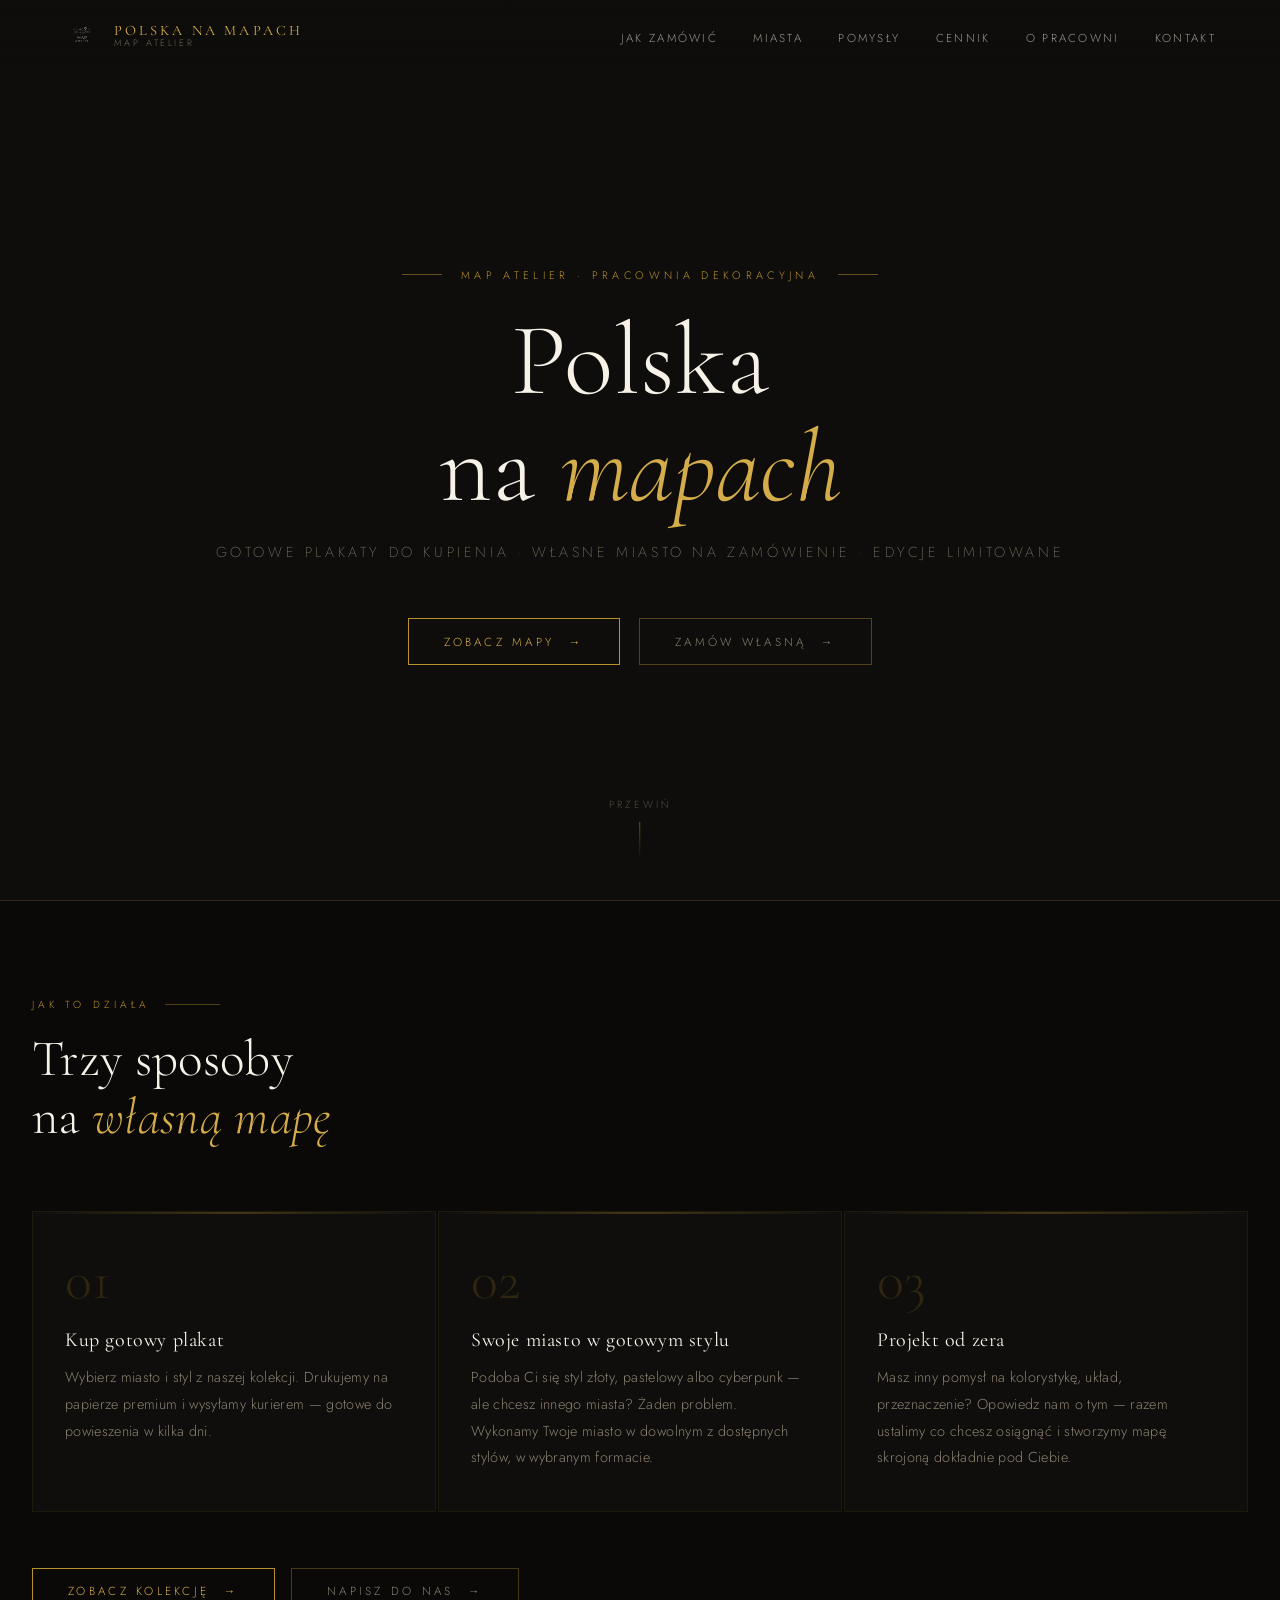
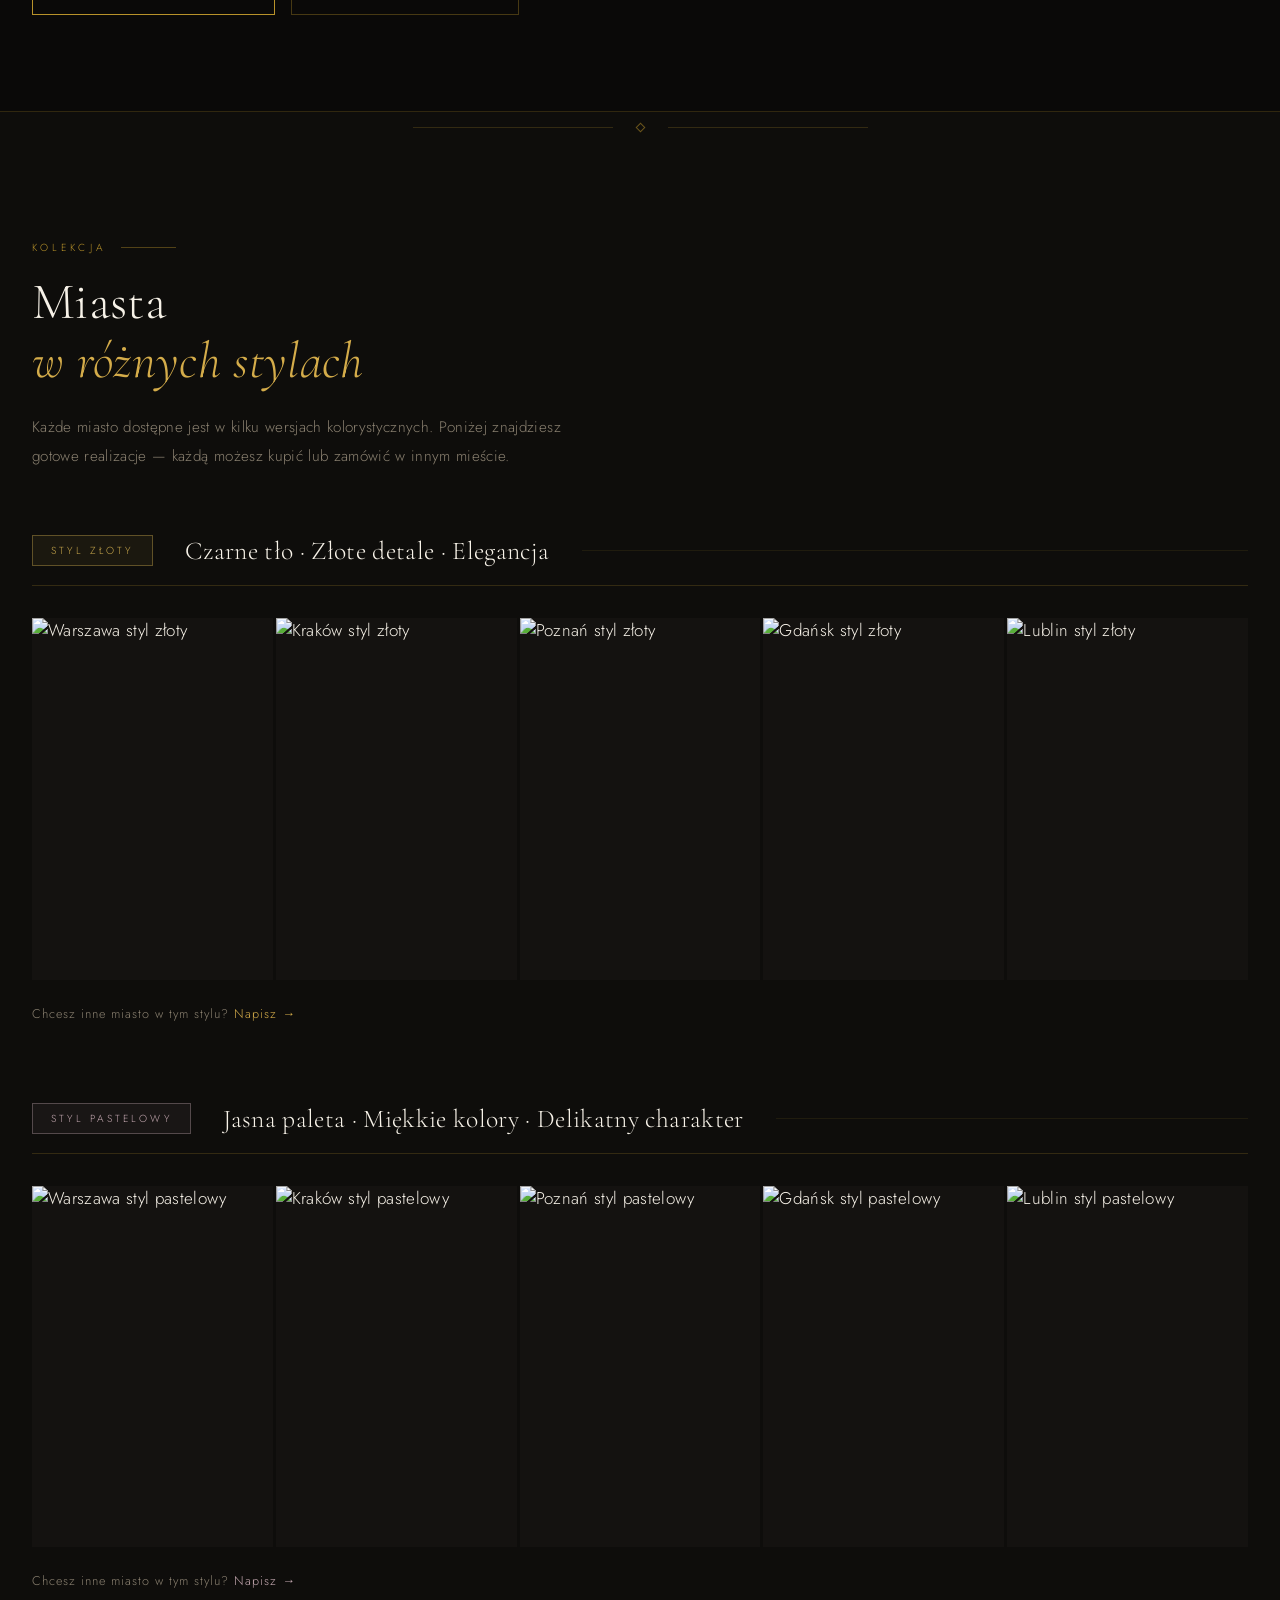
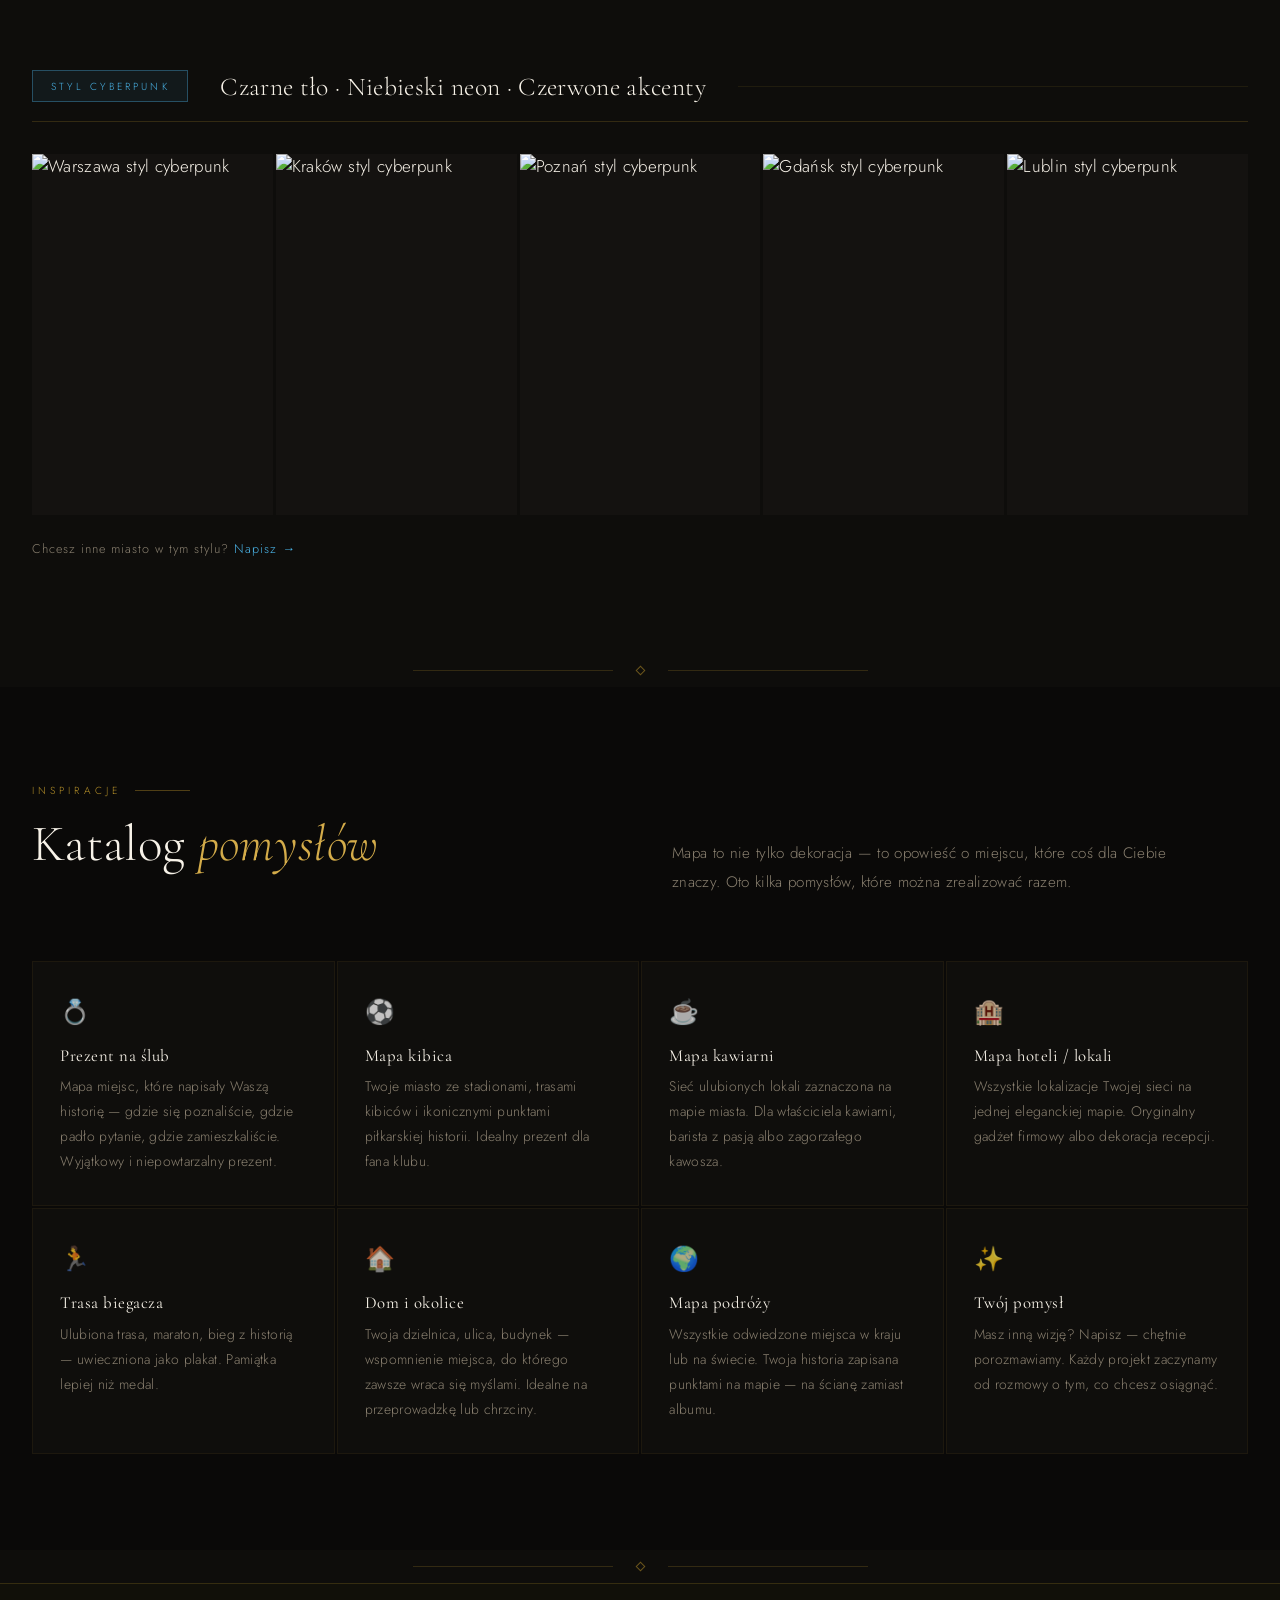
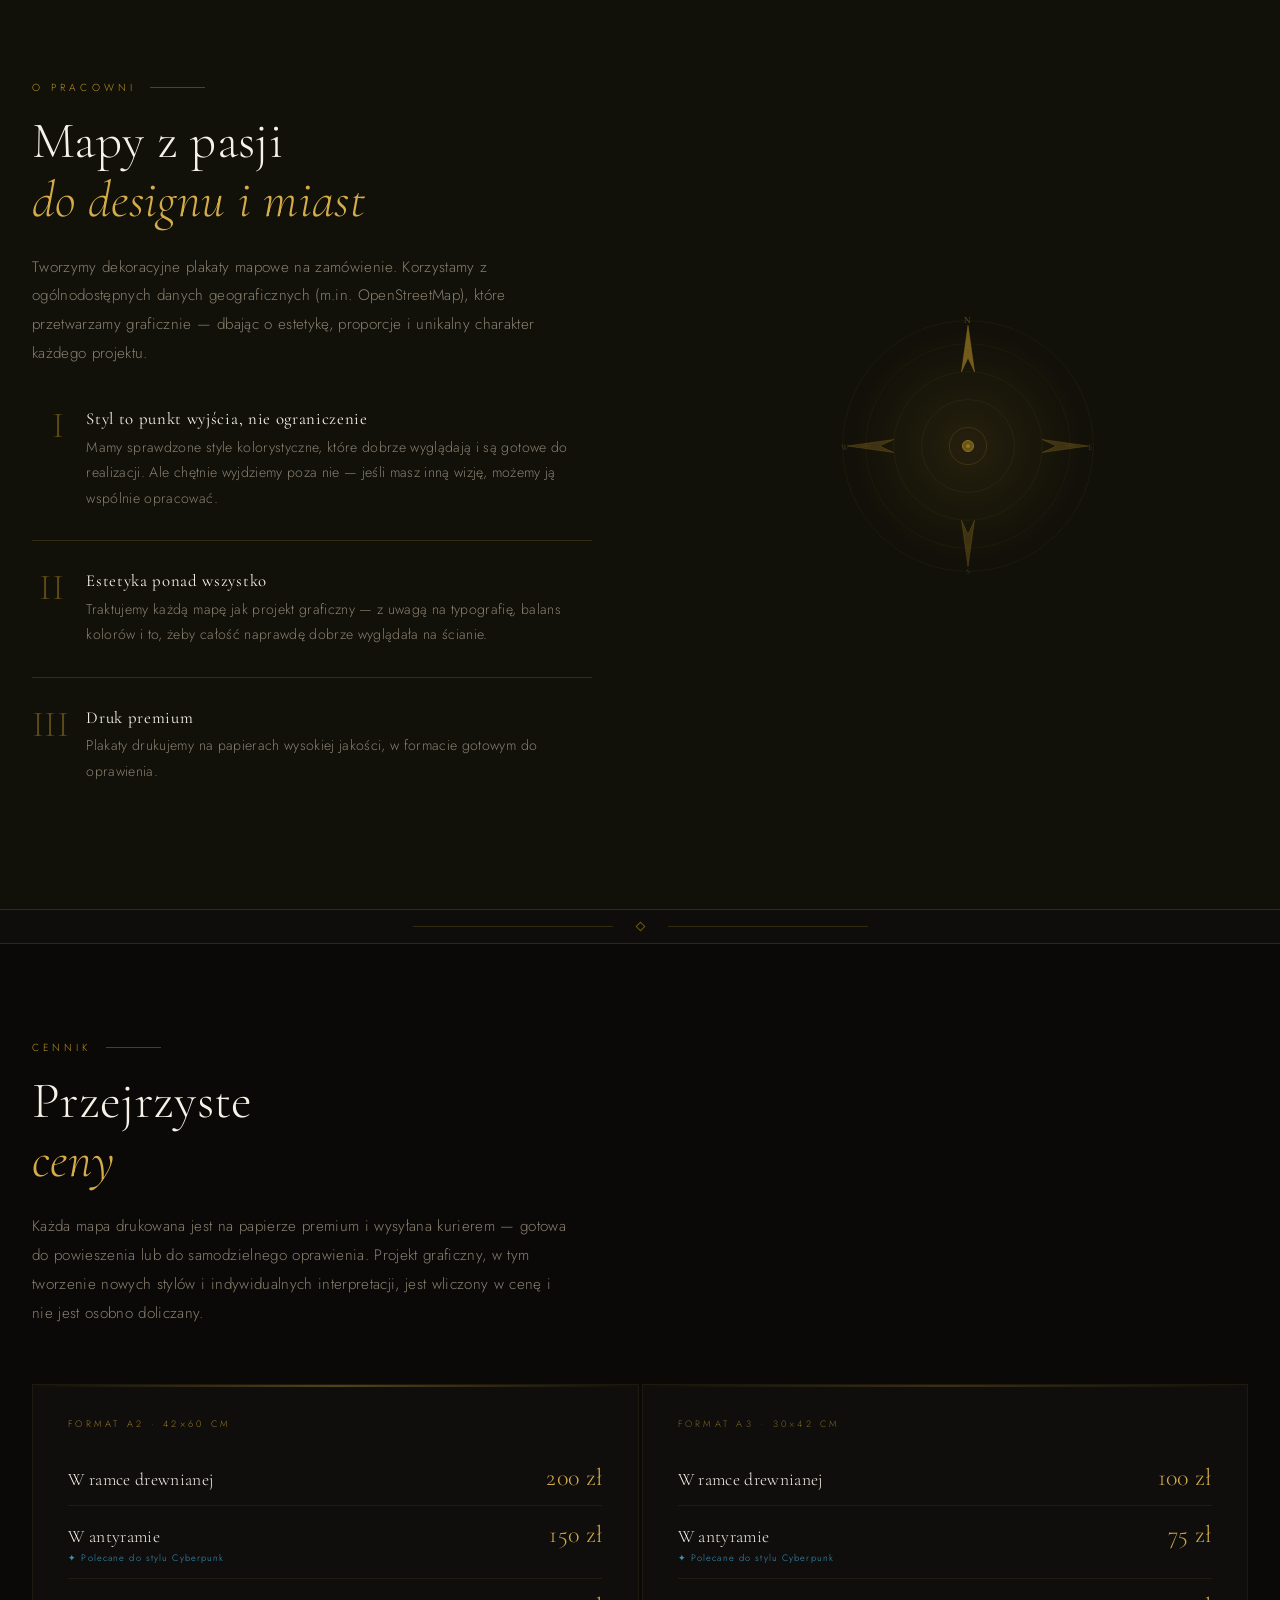
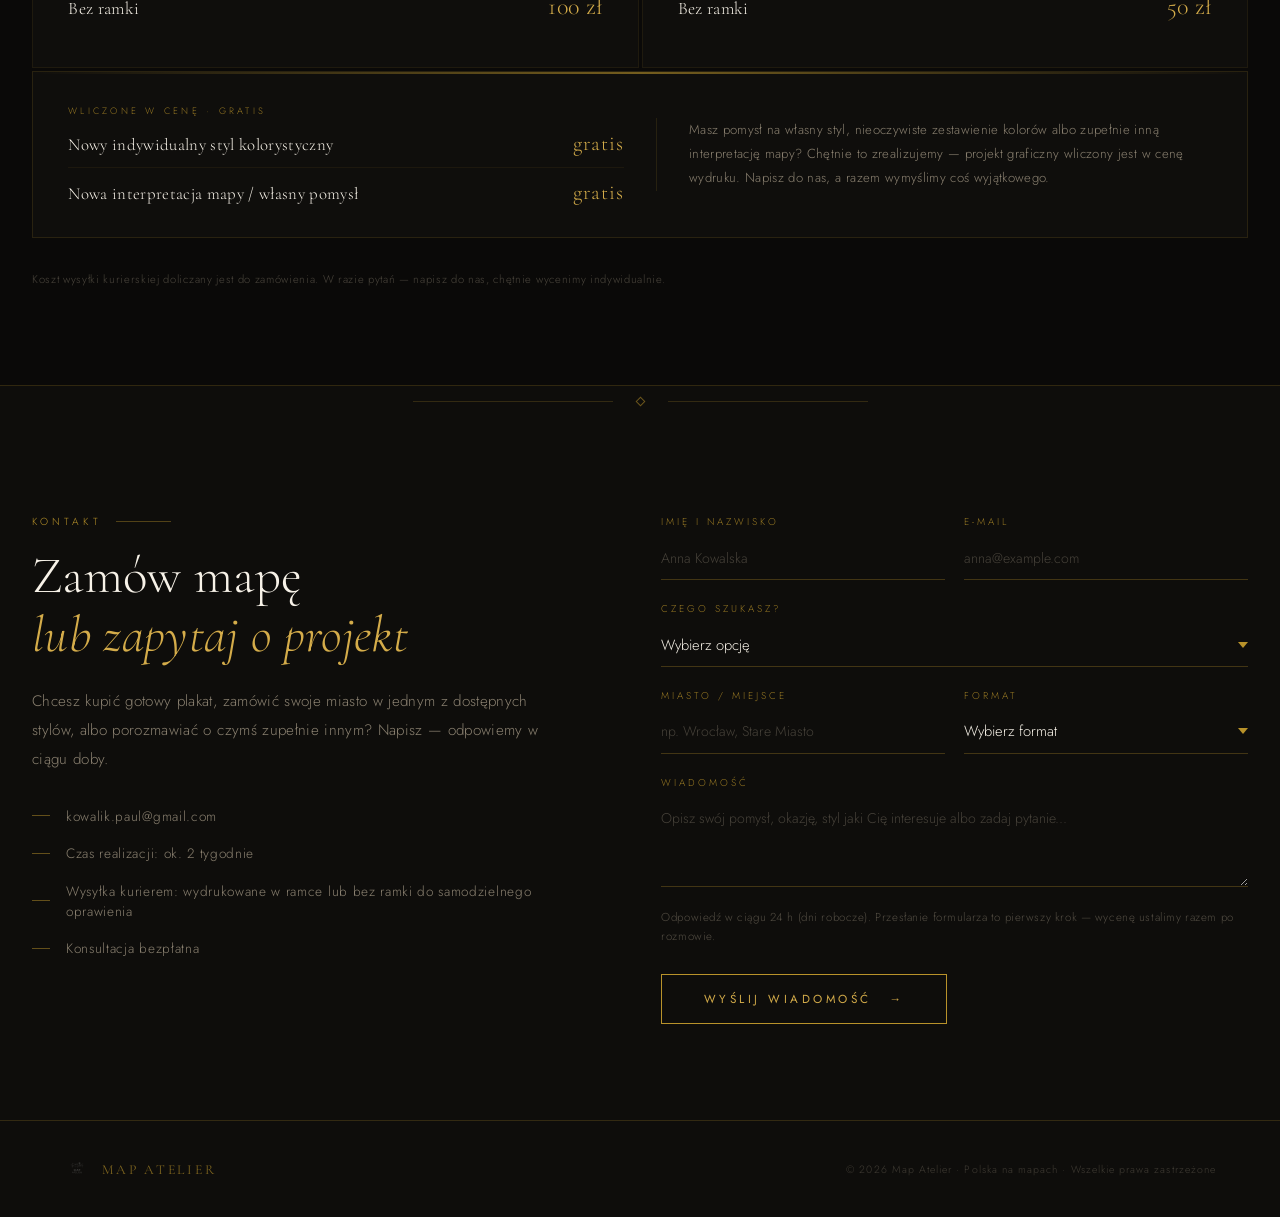
==== index.html @ fce2f448 "Update index.html" ====
<!DOCTYPE html>
<html lang="pl">
<head>
<meta charset="UTF-8">
<meta name="viewport" content="width=device-width, initial-scale=1.0">
<title>Polska na mapach | by Map Atelier</title>
<link rel="preconnect" href="https://fonts.googleapis.com">
<link href="https://fonts.googleapis.com/css2?family=Cormorant+Garamond:ital,wght@0,300;0,400;0,600;1,300;1,400&family=Jost:wght@200;300;400&display=swap" rel="stylesheet">
<style>
*,*::before,*::after{box-sizing:border-box;margin:0;padding:0}
:root{
  --ink:#0e0d0b;--parchment:#f7f2e8;--gold:#b8922a;--gold-light:#d4ac4a;
  --warm-gray:#8a8070;--line:rgba(184,146,42,0.22);
}
html{scroll-behavior:smooth}
body{background:var(--ink);color:var(--parchment);font-family:'Jost',sans-serif;font-weight:300;letter-spacing:.02em;overflow-x:hidden;font-size:17px}

/* NAV */
nav{position:fixed;top:0;left:0;right:0;z-index:100;display:flex;align-items:center;justify-content:space-between;padding:1.1rem 4rem;background:linear-gradient(to bottom,rgba(14,13,11,.97),transparent);pointer-events:none}
nav *{pointer-events:auto}
.nav-logo-wrap{display:flex;align-items:center;gap:.85rem;text-decoration:none}
.nav-logo-img{height:36px;width:auto;opacity:.88}
.nav-logo-text{display:flex;flex-direction:column;line-height:1.1}
.nav-logo-main{font-family:'Cormorant Garamond',serif;font-size:.9rem;font-weight:400;letter-spacing:.22em;color:var(--gold-light);text-transform:uppercase}
.nav-logo-sub{font-size:.58rem;letter-spacing:.28em;text-transform:uppercase;color:var(--warm-gray);opacity:.75}
.nav-links{display:flex;gap:2.2rem;list-style:none}
.nav-links a{font-size:.72rem;letter-spacing:.2em;text-transform:uppercase;color:var(--parchment);text-decoration:none;opacity:.6;transition:opacity .3s}
.nav-links a:hover{opacity:1}

/* HERO */
.hero{min-height:100vh;display:flex;flex-direction:column;align-items:center;justify-content:center;text-align:center;padding:8rem 2rem 6rem;position:relative;overflow:hidden}
.hero-bg{position:absolute;inset:0;background:radial-gradient(ellipse 80% 60% at 50% 40%,rgba(184,146,42,.07) 0%,transparent 70%),radial-gradient(ellipse 40% 40% at 20% 80%,rgba(184,146,42,.04) 0%,transparent 60%)}
.hero-grid{position:absolute;inset:0;opacity:.04;background-image:linear-gradient(var(--gold) 1px,transparent 1px),linear-gradient(90deg,var(--gold) 1px,transparent 1px);background-size:60px 60px}
.hero-eyebrow{font-size:.68rem;letter-spacing:.4em;text-transform:uppercase;color:var(--gold);margin-bottom:1.5rem;display:flex;align-items:center;gap:1.2rem;position:relative;z-index:1}
.hero-eyebrow::before,.hero-eyebrow::after{content:'';display:block;width:40px;height:1px;background:var(--gold);opacity:.5}
.hero h1{font-family:'Cormorant Garamond',serif;font-size:clamp(3.5rem,8vw,7.5rem);font-weight:300;line-height:1.05;color:var(--parchment);margin-bottom:.2em;position:relative;z-index:1}
.hero h1 em{font-style:italic;color:var(--gold-light)}
.hero-sub{font-size:clamp(.78rem,1.5vw,.9rem);letter-spacing:.25em;text-transform:uppercase;color:var(--warm-gray);margin-bottom:3.5rem;font-weight:200;position:relative;z-index:1}
.hero-ctas{display:flex;gap:1.2rem;flex-wrap:wrap;justify-content:center;position:relative;z-index:1}
.hero-cta{display:inline-flex;align-items:center;gap:.9rem;border:1px solid var(--gold);color:var(--gold-light);padding:.9rem 2.2rem;font-family:'Jost',sans-serif;font-size:.73rem;letter-spacing:.28em;text-transform:uppercase;text-decoration:none;transition:background .4s,color .4s}
.hero-cta:hover{background:var(--gold);color:var(--ink)}
.hero-cta.secondary{border-color:rgba(184,146,42,.4);color:var(--warm-gray)}
.hero-cta.secondary:hover{background:rgba(184,146,42,.15);color:var(--gold-light);border-color:var(--gold)}
.hero-cta .arrow{transition:transform .3s}
.hero-cta:hover .arrow{transform:translateX(4px)}
.scroll-hint{position:absolute;bottom:2.5rem;left:50%;transform:translateX(-50%);display:flex;flex-direction:column;align-items:center;gap:.6rem;font-size:.64rem;letter-spacing:.3em;text-transform:uppercase;color:var(--warm-gray);opacity:.55;z-index:1}
.scroll-line{width:1px;height:38px;background:linear-gradient(to bottom,var(--gold),transparent);animation:scrollPulse 2s ease-in-out infinite}
@keyframes scrollPulse{0%,100%{opacity:.3}50%{opacity:1}}

/* SHARED */
section{padding:6rem 2rem}
.section-label{font-size:.64rem;letter-spacing:.4em;text-transform:uppercase;color:var(--gold);margin-bottom:1.1rem;display:flex;align-items:center;gap:.9rem}
.section-label::after{content:'';flex:1;max-width:55px;height:1px;background:var(--gold);opacity:.4}
.section-title{font-family:'Cormorant Garamond',serif;font-size:clamp(2.1rem,4vw,3.3rem);font-weight:300;line-height:1.15;color:var(--parchment);margin-bottom:1.4rem}
.section-title em{font-style:italic;color:var(--gold-light)}
.section-desc{font-size:.95rem;line-height:1.9;color:var(--warm-gray);max-width:540px}
.container{max-width:1300px;margin:0 auto}
.ornament-divider{display:flex;align-items:center;justify-content:center;gap:1.5rem;padding:.8rem 0}
.ornament-divider .line{flex:1;max-width:200px;height:1px;background:var(--line)}
.ornament-divider .diamond{width:7px;height:7px;border:1px solid var(--gold);transform:rotate(45deg);opacity:.55}

/* HOW IT WORKS */
#jak-to-dziala{background:#0a0908;border-top:1px solid var(--line);border-bottom:1px solid var(--line)}
.how-grid{display:grid;grid-template-columns:repeat(3,1fr);gap:2px;margin-top:4rem}
.how-card{padding:2.5rem 2rem;background:#0f0e0c;border:1px solid rgba(184,146,42,.09);position:relative;overflow:hidden}
.how-card::before{content:'';position:absolute;top:0;left:0;right:0;height:2px;background:linear-gradient(to right,transparent,var(--gold),transparent);opacity:.3}
.how-num{font-family:'Cormorant Garamond',serif;font-size:3.5rem;font-weight:300;color:var(--gold);opacity:.18;line-height:1;margin-bottom:1.2rem}
.how-title{font-family:'Cormorant Garamond',serif;font-size:1.25rem;font-weight:400;color:var(--parchment);margin-bottom:.8rem;letter-spacing:.03em}
.how-desc{font-size:.9rem;line-height:1.85;color:var(--warm-gray)}
.how-cta-row{display:flex;gap:1rem;flex-wrap:wrap;margin-top:3.5rem}
.btn-gold{display:inline-flex;align-items:center;gap:.9rem;border:1px solid var(--gold);color:var(--gold-light);padding:.9rem 2.2rem;font-family:'Jost',sans-serif;font-size:.73rem;letter-spacing:.28em;text-transform:uppercase;text-decoration:none;cursor:pointer;background:transparent;transition:background .4s,color .4s}
.btn-gold:hover{background:var(--gold);color:var(--ink)}
.btn-ghost{display:inline-flex;align-items:center;gap:.9rem;border:1px solid rgba(184,146,42,.35);color:var(--warm-gray);padding:.9rem 2.2rem;font-family:'Jost',sans-serif;font-size:.73rem;letter-spacing:.28em;text-transform:uppercase;text-decoration:none;cursor:pointer;background:transparent;transition:all .4s}
.btn-ghost:hover{border-color:var(--gold);color:var(--gold-light)}
.btn-ghost .arrow,.btn-gold .arrow{transition:transform .3s}
.btn-ghost:hover .arrow,.btn-gold:hover .arrow{transform:translateX(4px)}

/* CITIES */
#miasta{background:var(--ink)}
.style-block{margin-bottom:5rem}
.style-block:last-child{margin-bottom:0}
.style-header{display:flex;align-items:center;gap:2rem;margin-bottom:2rem;padding-bottom:1.2rem;border-bottom:1px solid var(--line)}
.style-badge{font-size:.64rem;letter-spacing:.3em;text-transform:uppercase;padding:.45rem 1.1rem;border:1px solid;white-space:nowrap}
.style-badge.gold{color:#c9a84c;border-color:rgba(201,168,76,.4);background:rgba(201,168,76,.07)}
.style-badge.pastel{color:#c4a8b0;border-color:rgba(196,168,176,.35);background:rgba(196,168,176,.06)}
.style-badge.cyber{color:#4ab4e8;border-color:rgba(74,180,232,.35);background:rgba(74,180,232,.07)}
.style-title{font-family:'Cormorant Garamond',serif;font-size:1.6rem;font-weight:300;color:var(--parchment)}
.style-divider{flex:1;height:1px;background:var(--line);opacity:.5}
.cities-grid{display:grid;grid-template-columns:repeat(5,1fr);gap:3px}
.city-card{position:relative;overflow:hidden;cursor:zoom-in;aspect-ratio:2/3;background:#141210}
.city-photo{width:100%;height:100%;object-fit:cover;transition:transform .8s ease;display:block}
.city-placeholder{width:100%;height:100%;display:flex;flex-direction:column;align-items:center;justify-content:center;gap:.6rem;padding:1rem;text-align:center;transition:transform .7s ease}
.city-placeholder .ph-label{font-size:.52rem;letter-spacing:.25em;text-transform:uppercase;border:1px dashed;padding:.4rem .8rem}
/* tint per style */
.city-card.gold-card .city-placeholder{background:#0f0c07;color:rgba(201,168,76,.3)}
.city-card.gold-card .city-placeholder .ph-label{border-color:rgba(201,168,76,.2);color:rgba(201,168,76,.35)}
.city-card.pastel-card .city-placeholder{background:#120f0d;color:rgba(196,168,176,.3)}
.city-card.pastel-card .city-placeholder .ph-label{border-color:rgba(196,168,176,.2);color:rgba(196,168,176,.35)}
.city-card.cyber-card .city-placeholder{background:#070a10;color:rgba(74,180,232,.3)}
.city-card.cyber-card .city-placeholder .ph-label{border-color:rgba(74,180,232,.2);color:rgba(74,180,232,.35)}
.cities-cta{margin-top:1.5rem;font-size:.79rem;color:var(--warm-gray);letter-spacing:.08em;opacity:.6}

/* IDEAS */
#pomysly{background:#0a0908}
.ideas-intro{display:grid;grid-template-columns:1fr 1fr;gap:4rem;align-items:end;margin-bottom:4rem}
.ideas-grid{display:grid;grid-template-columns:repeat(4,1fr);gap:2px}
.idea-card{padding:2rem 1.7rem;background:#0f0e0c;border:1px solid rgba(184,146,42,.08);transition:background .4s,border-color .4s}
.idea-card:hover{background:#161410;border-color:rgba(184,146,42,.22)}
.idea-icon{font-size:1.5rem;margin-bottom:1rem;display:block;opacity:.75}
.idea-title{font-family:'Cormorant Garamond',serif;font-size:1.05rem;font-weight:400;color:var(--parchment);margin-bottom:.55rem;letter-spacing:.03em}
.idea-desc{font-size:.87rem;line-height:1.78;color:var(--warm-gray)}

/* ABOUT */
#o-pracowni{background:#111009;border-top:1px solid var(--line);border-bottom:1px solid var(--line)}
.philosophy-grid{display:grid;grid-template-columns:1fr 1fr;gap:6rem;align-items:center}
.pillars{display:flex;flex-direction:column;gap:1.8rem;margin-top:2.5rem}
.pillar{display:flex;gap:1.4rem;align-items:flex-start;padding-bottom:1.8rem;border-bottom:1px solid var(--line)}
.pillar:last-child{border-bottom:none}
.pillar-num{font-family:'Cormorant Garamond',serif;font-size:2.3rem;font-weight:300;color:var(--gold);opacity:.45;line-height:1;flex-shrink:0;width:2rem;text-align:right}
.pillar-title{font-family:'Cormorant Garamond',serif;font-size:1.05rem;font-weight:400;color:var(--parchment);margin-bottom:.35rem;letter-spacing:.04em}
.pillar-text{font-size:.88rem;line-height:1.82;color:var(--warm-gray)}
.compass-rose{width:260px;height:260px;opacity:.82;animation:slowRotate 80s linear infinite}
@keyframes slowRotate{to{transform:rotate(360deg)}}

/* CONTACT */
#zamow{background:var(--ink)}
.contact-layout{display:grid;grid-template-columns:1fr 1.1fr;gap:6rem;align-items:start}
.contact-detail{display:flex;flex-direction:column;gap:1.1rem;margin-top:2rem}
.contact-item{display:flex;gap:1rem;align-items:center;font-size:.85rem;color:var(--warm-gray);letter-spacing:.05em}
.contact-item::before{content:'';width:18px;height:1px;background:var(--gold);opacity:.5;flex-shrink:0}
.contact-item a{color:var(--warm-gray);text-decoration:none;transition:color .3s}
.contact-item a:hover{color:var(--gold-light)}
.order-form{display:flex;flex-direction:column;gap:1.3rem}
.form-row{display:grid;grid-template-columns:1fr 1fr;gap:1.2rem}
.form-group{display:flex;flex-direction:column;gap:.45rem}
.form-group label{font-size:.62rem;letter-spacing:.3em;text-transform:uppercase;color:var(--gold);opacity:.8}
.form-group input,.form-group select,.form-group textarea{background:transparent;border:none;border-bottom:1px solid rgba(184,146,42,.3);color:var(--parchment);font-family:'Jost',sans-serif;font-size:.92rem;font-weight:300;padding:.65rem 0;outline:none;transition:border-color .3s;-webkit-appearance:none;appearance:none;border-radius:0}
.form-group select{cursor:pointer;background-image:url("data:image/svg+xml,%3Csvg xmlns='http://www.w3.org/2000/svg' width='10' height='6'%3E%3Cpath d='M0 0l5 6 5-6z' fill='%23b8922a'/%3E%3C/svg%3E");background-repeat:no-repeat;background-position:right 0 center;padding-right:1.4rem}
.form-group select option{background:#1a1710;color:var(--parchment)}
.form-group input:focus,.form-group select:focus,.form-group textarea:focus{border-bottom-color:var(--gold-light)}
.form-group input::placeholder,.form-group textarea::placeholder{color:rgba(138,128,112,.45);font-size:.88rem}
.form-group textarea{resize:vertical;min-height:90px;line-height:1.7}
.form-submit{display:inline-flex;align-items:center;gap:1.1rem;border:1px solid var(--gold);background:transparent;color:var(--gold-light);padding:1rem 2.6rem;font-family:'Jost',sans-serif;font-size:.73rem;letter-spacing:.3em;text-transform:uppercase;cursor:pointer;margin-top:.4rem;transition:background .4s,color .4s;align-self:flex-start}
.form-submit:hover{background:var(--gold);color:var(--ink)}
.form-submit .arrow{transition:transform .3s}
.form-submit:hover .arrow{transform:translateX(4px)}
.form-note{font-size:.72rem;color:var(--warm-gray);opacity:.55;letter-spacing:.05em;line-height:1.7}

footer{border-top:1px solid var(--line);padding:2.2rem 4rem;display:flex;align-items:center;justify-content:space-between;flex-wrap:wrap;gap:1rem}
.footer-logo-wrap{display:flex;align-items:center;gap:.75rem}
.footer-logo-img{height:26px;width:auto;opacity:.5}
.footer-logo-text{font-family:'Cormorant Garamond',serif;font-size:.86rem;font-weight:400;letter-spacing:.2em;color:var(--gold);text-transform:uppercase;opacity:.65}
.footer-copy{font-size:.66rem;letter-spacing:.1em;color:var(--warm-gray);opacity:.4}

.reveal{opacity:0;transform:translateY(28px);transition:opacity .85s ease,transform .85s ease}
.reveal.visible{opacity:1;transform:none}
.reveal-delay-1{transition-delay:.15s}
.reveal-delay-2{transition-delay:.3s}
.reveal-delay-3{transition-delay:.45s}

.toast{position:fixed;bottom:2rem;right:2rem;z-index:999;background:#1a1810;border:1px solid var(--gold);color:var(--gold-light);padding:1rem 1.8rem;font-size:.81rem;letter-spacing:.1em;opacity:0;transform:translateY(10px);transition:all .4s;pointer-events:none}
.toast.show{opacity:1;transform:none}

@media(max-width:1100px){.cities-grid{grid-template-columns:repeat(3,1fr)}.ideas-grid{grid-template-columns:repeat(2,1fr)}}
@media(max-width:900px){
  nav{padding:1rem 1.5rem}.nav-links{display:none}
  .how-grid{grid-template-columns:1fr}
  .ideas-intro{grid-template-columns:1fr;gap:2rem}
  .philosophy-grid{grid-template-columns:1fr;gap:3rem}
  .compass-rose{display:none}
  .contact-layout{grid-template-columns:1fr;gap:3rem}
  .form-row{grid-template-columns:1fr}
  footer{flex-direction:column;align-items:flex-start}
  .cities-grid{grid-template-columns:repeat(2,1fr)}
  .style-header{flex-wrap:wrap}
}
@media(max-width:560px){.ideas-grid{grid-template-columns:1fr}.cities-grid{grid-template-columns:1fr 1fr}}

/* LIGHTBOX */
.lb-overlay{position:fixed;inset:0;z-index:9000;background:rgba(8,7,5,.95);display:flex;align-items:center;justify-content:center;opacity:0;pointer-events:none;transition:opacity .35s}
.lb-overlay.active{opacity:1;pointer-events:auto}
.lb-img{max-width:92vw;max-height:88vh;object-fit:contain;border:1px solid rgba(184,146,42,.15);box-shadow:0 0 80px rgba(0,0,0,.8);transform:scale(.95);transition:transform .35s}
.lb-overlay.active .lb-img{transform:scale(1)}
.lb-close{position:fixed;top:1.4rem;right:1.8rem;font-size:1.5rem;color:var(--warm-gray);cursor:pointer;background:none;border:none;line-height:1;transition:color .2s;z-index:9001}
.lb-close:hover{color:var(--gold-light)}
.lb-caption{position:fixed;bottom:1.6rem;left:50%;transform:translateX(-50%);font-size:.62rem;letter-spacing:.25em;text-transform:uppercase;color:var(--warm-gray);opacity:.7}


/* CENNIK RESPONSIVE */
.price-grid{display:grid;grid-template-columns:1fr 1fr;gap:3px}
.price-box{background:#0f0e0c;border:1px solid rgba(184,146,42,.09);padding:2rem 2.2rem;position:relative;overflow:hidden}
.price-box-top{position:absolute;top:0;left:0;right:0;height:2px}
.price-label{font-size:.58rem;letter-spacing:.35em;text-transform:uppercase;color:var(--gold);margin-bottom:1.2rem}
.price-row{display:flex;justify-content:space-between;align-items:baseline;padding:.85rem 0;border-bottom:1px solid rgba(184,146,42,.1)}
.price-row:last-child{border-bottom:none}
.price-name{font-family:'Cormorant Garamond',serif;font-size:1.1rem;color:var(--parchment);font-weight:300}
.price-note{display:block;font-size:.58rem;letter-spacing:.12em;color:#4ab4e8;margin-top:.2rem;opacity:.8}
.price-val{font-family:'Cormorant Garamond',serif;font-size:1.5rem;color:var(--gold-light);font-weight:300;white-space:nowrap;padding-left:1rem}
.gratis-grid{display:grid;grid-template-columns:1fr 1fr;gap:2rem;align-items:center}
.gratis-box{margin-top:3px;background:#0f0e0c;border:1px solid rgba(184,146,42,.15);padding:2rem 2.2rem;position:relative;overflow:hidden}
.gratis-row{display:flex;justify-content:space-between;align-items:baseline;border-bottom:1px solid rgba(184,146,42,.08);padding-bottom:.7rem;margin-bottom:.7rem}
.gratis-row:last-child{border-bottom:none;padding-bottom:0;margin-bottom:0}
.gratis-name{font-family:'Cormorant Garamond',serif;font-size:1.05rem;color:var(--parchment);font-weight:300}
.gratis-val{font-family:'Cormorant Garamond',serif;font-size:1.3rem;color:var(--gold-light);font-weight:300;letter-spacing:.05em;white-space:nowrap;padding-left:1rem}
.gratis-desc{font-size:.82rem;line-height:1.85;color:var(--warm-gray);border-left:1px solid rgba(184,146,42,.15);padding-left:2rem}
@media(max-width:600px){
  .price-grid{grid-template-columns:1fr}
  .gratis-grid{grid-template-columns:1fr}
  .gratis-desc{border-left:none;padding-left:0;border-top:1px solid rgba(184,146,42,.15);padding-top:1.4rem;margin-top:.5rem}
}
</style>
</head>
<body>

<nav>
  <a href="#" class="nav-logo-wrap">
    <img src="[data-uri]" alt="Map Atelier" class="nav-logo-img">
    <div class="nav-logo-text">
      <span class="nav-logo-main">Polska na mapach</span>
      <span class="nav-logo-sub">Map Atelier</span>
    </div>
  </a>
  <ul class="nav-links">
    <li><a href="#jak-to-dziala">Jak zamówić</a></li>
    <li><a href="#miasta">Miasta</a></li>
    <li><a href="#pomysly">Pomysły</a></li>
    <li><a href="#cennik">Cennik</a></li>
    <li><a href="#o-pracowni">O pracowni</a></li>
    <li><a href="#zamow">Kontakt</a></li>
  </ul>
</nav>

<!-- HERO -->
<section class="hero">
  <p class="hero-eyebrow reveal">Map Atelier · Pracownia dekoracyjna</p>
  <h1 class="reveal reveal-delay-1">Polska<br>na <em>mapach</em></h1>
  <p class="hero-sub reveal reveal-delay-2">Gotowe plakaty do kupienia · Własne miasto na zamówienie · Edycje limitowane</p>
  <div class="hero-ctas reveal reveal-delay-3">
    <a href="#miasta" class="hero-cta">Zobacz mapy <span class="arrow">→</span></a>
    <a href="#zamow" class="hero-cta secondary">Zamów własną <span class="arrow">→</span></a>
  </div>
  <div class="scroll-hint"><span>Przewiń</span><span class="scroll-line"></span></div>
</section>

<!-- JAK TO DZIAŁA -->
<section id="jak-to-dziala">
  <div class="container">
    <p class="section-label reveal">Jak to działa</p>
    <h2 class="section-title reveal reveal-delay-1">Trzy sposoby<br>na <em>własną mapę</em></h2>
    <div class="how-grid">
      <div class="how-card reveal">
        <div class="how-num">01</div>
        <p class="how-title">Kup gotowy plakat</p>
        <p class="how-desc">Wybierz miasto i styl z naszej kolekcji. Drukujemy na papierze premium i wysyłamy kurierem — gotowe do powieszenia w kilka dni.</p>
      </div>
      <div class="how-card reveal reveal-delay-1">
        <div class="how-num">02</div>
        <p class="how-title">Swoje miasto w gotowym stylu</p>
        <p class="how-desc">Podoba Ci się styl złoty, pastelowy albo cyberpunk — ale chcesz innego miasta? Żaden problem. Wykonamy Twoje miasto w dowolnym z dostępnych stylów, w wybranym formacie.</p>
      </div>
      <div class="how-card reveal reveal-delay-2">
        <div class="how-num">03</div>
        <p class="how-title">Projekt od zera</p>
        <p class="how-desc">Masz inny pomysł na kolorystykę, układ, przeznaczenie? Opowiedz nam o tym — razem ustalimy co chcesz osiągnąć i stworzymy mapę skrojoną dokładnie pod Ciebie.</p>
      </div>
    </div>
    <div class="how-cta-row reveal reveal-delay-1">
      <a href="#miasta" class="btn-gold">Zobacz kolekcję <span class="arrow">→</span></a>
      <a href="#zamow" class="btn-ghost">Napisz do nas <span class="arrow">→</span></a>
    </div>
  </div>
</section>

<!-- ORNAMENT -->
<div class="container" style="padding:0 2rem"><div class="ornament-divider"><div class="line"></div><div class="diamond"></div><div class="line"></div></div></div>

<!-- MIASTA -->
<section id="miasta">
  <div class="container">
    <p class="section-label reveal">Kolekcja</p>
    <h2 class="section-title reveal reveal-delay-1">Miasta<br><em>w różnych stylach</em></h2>
    <p class="section-desc reveal reveal-delay-2" style="margin-bottom:4rem">
      Każde miasto dostępne jest w kilku wersjach kolorystycznych. Poniżej znajdziesz gotowe realizacje — każdą możesz kupić lub zamówić w innym mieście.
    </p>

    <!-- STYL: CZARNO-ZŁOTY -->
    <div class="style-block reveal">
      <div class="style-header">
        <span class="style-badge gold">Styl złoty</span>
        <span class="style-title">Czarne tło · Złote detale · Elegancja</span>
        <span class="style-divider"></span>
      </div>
      <div class="cities-grid">
        <div class="city-card gold-card">
          <img src="img/gold-warszawa.png" alt="Warszawa styl złoty" class="city-photo">
        </div>
        <div class="city-card gold-card">
          <img src="img/gold-krakow.png" alt="Kraków styl złoty" class="city-photo">
        </div>
        <div class="city-card gold-card">
          <img src="img/gold-poznan.png" alt="Poznań styl złoty" class="city-photo">
        </div>
        <div class="city-card gold-card">
          <img src="img/gold-gdansk.png" alt="Gdańsk styl złoty" class="city-photo">
        </div>
        <div class="city-card gold-card">
          <img src="img/gold-lublin.png" alt="Lublin styl złoty" class="city-photo">
        </div>
      </div>
      <p class="cities-cta reveal">Chcesz inne miasto w tym stylu? <a href="#zamow" style="color:var(--gold-light);text-decoration:none;letter-spacing:.08em">Napisz →</a></p>
    </div>

    <!-- STYL: PASTELOWY -->
    <div class="style-block reveal" style="margin-top:4rem">
      <div class="style-header">
        <span class="style-badge pastel">Styl pastelowy</span>
        <span class="style-title">Jasna paleta · Miękkie kolory · Delikatny charakter</span>
        <span class="style-divider"></span>
      </div>
      <div class="cities-grid">
        <div class="city-card pastel-card">
          <img src="img/pastel-warszawa.png" alt="Warszawa styl pastelowy" class="city-photo">
        </div>
        <div class="city-card pastel-card">
          <img src="img/pastel-krakow.png" alt="Kraków styl pastelowy" class="city-photo">
        </div>
        <div class="city-card pastel-card">
          <img src="img/pastel-poznan.png" alt="Poznań styl pastelowy" class="city-photo">
        </div>
        <div class="city-card pastel-card">
          <img src="img/pastel-gdansk.png" alt="Gdańsk styl pastelowy" class="city-photo">
        </div>
        <div class="city-card pastel-card">
          <img src="img/pastel-lublin.png" alt="Lublin styl pastelowy" class="city-photo">
        </div>
      </div>
      <p class="cities-cta reveal">Chcesz inne miasto w tym stylu? <a href="#zamow" style="color:#c4a8b0;text-decoration:none;letter-spacing:.08em">Napisz →</a></p>
    </div>

    <!-- STYL: CYBERPUNK -->
    <div class="style-block reveal" style="margin-top:4rem">
      <div class="style-header">
        <span class="style-badge cyber">Styl cyberpunk</span>
        <span class="style-title">Czarne tło · Niebieski neon · Czerwone akcenty</span>
        <span class="style-divider"></span>
      </div>
      <div class="cities-grid">
        <div class="city-card cyber-card">
          <img src="img/cyberpunk-warszawa.png" alt="Warszawa styl cyberpunk" class="city-photo">
        </div>
        <div class="city-card cyber-card">
          <img src="img/cyberpunk-krakow.png" alt="Kraków styl cyberpunk" class="city-photo">
        </div>
        <div class="city-card cyber-card">
          <img src="img/cyberpunk-poznan.png" alt="Poznań styl cyberpunk" class="city-photo">
        </div>
        <div class="city-card cyber-card">
          <img src="img/cyberpunk-gdansk.png" alt="Gdańsk styl cyberpunk" class="city-photo">
        </div>
        <div class="city-card cyber-card">
          <img src="img/cyberpunk-lublin.png" alt="Lublin styl cyberpunk" class="city-photo">
        </div>
      </div>
      <p class="cities-cta reveal">Chcesz inne miasto w tym stylu? <a href="#zamow" style="color:#4ab4e8;text-decoration:none;letter-spacing:.08em">Napisz →</a></p>
    </div>

  </div>
</section>

<!-- ORNAMENT -->
<div class="container" style="padding:0 2rem"><div class="ornament-divider"><div class="line"></div><div class="diamond"></div><div class="line"></div></div></div>

<!-- POMYSŁY -->
<section id="pomysly">
  <div class="container">
    <div class="ideas-intro">
      <div>
        <p class="section-label reveal">Inspiracje</p>
        <h2 class="section-title reveal reveal-delay-1">Katalog<em> pomysłów</em></h2>
      </div>
      <p class="section-desc reveal reveal-delay-1">
        Mapa to nie tylko dekoracja — to opowieść o miejscu, które coś dla Ciebie znaczy. Oto kilka pomysłów, które można zrealizować razem.
      </p>
    </div>
    <div class="ideas-grid">
      <div class="idea-card reveal">
        <span class="idea-icon">💍</span>
        <p class="idea-title">Prezent na ślub</p>
        <p class="idea-desc">Mapa miejsc, które napisały Waszą historię — gdzie się poznaliście, gdzie padło pytanie, gdzie zamieszkaliście. Wyjątkowy i niepowtarzalny prezent.</p>
      </div>
      <div class="idea-card reveal reveal-delay-1">
        <span class="idea-icon">⚽</span>
        <p class="idea-title">Mapa kibica</p>
        <p class="idea-desc">Twoje miasto ze stadionami, trasami kibiców i ikonicznymi punktami piłkarskiej historii. Idealny prezent dla fana klubu.</p>
      </div>
      <div class="idea-card reveal reveal-delay-2">
        <span class="idea-icon">☕</span>
        <p class="idea-title">Mapa kawiarni</p>
        <p class="idea-desc">Sieć ulubionych lokali zaznaczona na mapie miasta. Dla właściciela kawiarni, barista z pasją albo zagorzałego kawosza.</p>
      </div>
      <div class="idea-card reveal reveal-delay-3">
        <span class="idea-icon">🏨</span>
        <p class="idea-title">Mapa hoteli / lokali</p>
        <p class="idea-desc">Wszystkie lokalizacje Twojej sieci na jednej eleganckiej mapie. Oryginalny gadżet firmowy albo dekoracja recepcji.</p>
      </div>
      <div class="idea-card reveal">
        <span class="idea-icon">🏃</span>
        <p class="idea-title">Trasa biegacza</p>
        <p class="idea-desc">Ulubiona trasa, maraton, bieg z historią — uwieczniona jako plakat. Pamiątka lepiej niż medal.</p>
      </div>
      <div class="idea-card reveal reveal-delay-1">
        <span class="idea-icon">🏠</span>
        <p class="idea-title">Dom i okolice</p>
        <p class="idea-desc">Twoja dzielnica, ulica, budynek — wspomnienie miejsca, do którego zawsze wraca się myślami. Idealne na przeprowadzkę lub chrzciny.</p>
      </div>
      <div class="idea-card reveal reveal-delay-2">
        <span class="idea-icon">🌍</span>
        <p class="idea-title">Mapa podróży</p>
        <p class="idea-desc">Wszystkie odwiedzone miejsca w kraju lub na świecie. Twoja historia zapisana punktami na mapie — na ścianę zamiast albumu.</p>
      </div>
      <div class="idea-card reveal reveal-delay-3">
        <span class="idea-icon">✨</span>
        <p class="idea-title">Twój pomysł</p>
        <p class="idea-desc">Masz inną wizję? Napisz — chętnie porozmawiamy. Każdy projekt zaczynamy od rozmowy o tym, co chcesz osiągnąć.</p>
      </div>
    </div>
  </div>
</section>

<!-- ORNAMENT -->
<div class="container" style="padding:0 2rem"><div class="ornament-divider"><div class="line"></div><div class="diamond"></div><div class="line"></div></div></div>

<!-- O PRACOWNI -->
<section id="o-pracowni">
  <div class="container">
    <div class="philosophy-grid">
      <div>
        <p class="section-label reveal">O pracowni</p>
        <h2 class="section-title reveal reveal-delay-1">Mapy z pasji<br><em>do designu i miast</em></h2>
        <p class="section-desc reveal reveal-delay-2">
          Tworzymy dekoracyjne plakaty mapowe na zamówienie. Korzystamy z ogólnodostępnych danych geograficznych (m.in. OpenStreetMap), które przetwarzamy graficznie — dbając o estetykę, proporcje i unikalny charakter każdego projektu.
        </p>
        <div class="pillars">
          <div class="pillar reveal">
            <span class="pillar-num">I</span>
            <div>
              <p class="pillar-title">Styl to punkt wyjścia, nie ograniczenie</p>
              <p class="pillar-text">Mamy sprawdzone style kolorystyczne, które dobrze wyglądają i są gotowe do realizacji. Ale chętnie wyjdziemy poza nie — jeśli masz inną wizję, możemy ją wspólnie opracować.</p>
            </div>
          </div>
          <div class="pillar reveal reveal-delay-1">
            <span class="pillar-num">II</span>
            <div>
              <p class="pillar-title">Estetyka ponad wszystko</p>
              <p class="pillar-text">Traktujemy każdą mapę jak projekt graficzny — z uwagą na typografię, balans kolorów i to, żeby całość naprawdę dobrze wyglądała na ścianie.</p>
            </div>
          </div>
          <div class="pillar reveal reveal-delay-2">
            <span class="pillar-num">III</span>
            <div>
              <p class="pillar-title">Druk premium</p>
              <p class="pillar-text">Plakaty drukujemy na papierach wysokiej jakości, w formacie gotowym do oprawienia.</p>
            </div>
          </div>
        </div>
      </div>
      <div style="display:flex;align-items:center;justify-content:center" class="reveal reveal-delay-1">
        <svg class="compass-rose" viewBox="0 0 280 280" xmlns="http://www.w3.org/2000/svg">
          <defs><radialGradient id="cgrd" cx="50%" cy="50%" r="50%"><stop offset="0%" stop-color="rgba(184,146,42,0.15)"/><stop offset="100%" stop-color="rgba(184,146,42,0)"/></radialGradient></defs>
          <circle cx="140" cy="140" r="135" fill="url(#cgrd)" stroke="rgba(184,146,42,0.1)" stroke-width="1"/>
          <circle cx="140" cy="140" r="110" fill="none" stroke="rgba(184,146,42,0.08)" stroke-width="1"/>
          <circle cx="140" cy="140" r="80" fill="none" stroke="rgba(184,146,42,0.12)" stroke-width=".8"/>
          <circle cx="140" cy="140" r="50" fill="none" stroke="rgba(184,146,42,0.15)" stroke-width=".8"/>
          <circle cx="140" cy="140" r="20" fill="none" stroke="rgba(184,146,42,0.25)" stroke-width="1"/>
          <polygon points="140,10 133,60 140,45 147,60" fill="rgba(184,146,42,0.7)" stroke="rgba(184,146,42,0.9)" stroke-width=".5"/>
          <polygon points="140,270 133,220 140,235 147,220" fill="rgba(184,146,42,0.3)" stroke="rgba(184,146,42,0.5)" stroke-width=".5"/>
          <polygon points="10,140 60,133 45,140 60,147" fill="rgba(184,146,42,0.3)" stroke="rgba(184,146,42,0.5)" stroke-width=".5"/>
          <polygon points="270,140 220,133 235,140 220,147" fill="rgba(184,146,42,0.3)" stroke="rgba(184,146,42,0.5)" stroke-width=".5"/>
          <g stroke="rgba(184,146,42,0.25)" stroke-width=".7"><line x1="140" y1="25" x2="140" y2="35"/><line x1="140" y1="245" x2="140" y2="255"/><line x1="25" y1="140" x2="35" y2="140"/><line x1="245" y1="140" x2="255" y2="140"/></g>
          <text x="140" y="8" fill="rgba(184,146,42,0.85)" font-size="10" font-family="Cormorant Garamond,serif" text-anchor="middle" letter-spacing="2">N</text>
          <text x="140" y="278" fill="rgba(184,146,42,0.5)" font-size="9" font-family="Cormorant Garamond,serif" text-anchor="middle">S</text>
          <text x="8" y="144" fill="rgba(184,146,42,0.5)" font-size="9" font-family="Cormorant Garamond,serif" text-anchor="middle">W</text>
          <text x="272" y="144" fill="rgba(184,146,42,0.5)" font-size="9" font-family="Cormorant Garamond,serif" text-anchor="middle">E</text>
          <circle cx="140" cy="140" r="6" fill="rgba(184,146,42,0.6)" stroke="rgba(184,146,42,0.9)" stroke-width="1"/>
          <circle cx="140" cy="140" r="2" fill="rgba(184,146,42,1)"/>
        </svg>
      </div>
    </div>
  </div>
</section>

<!-- ORNAMENT -->
<div class="container" style="padding:0 2rem"><div class="ornament-divider"><div class="line"></div><div class="diamond"></div><div class="line"></div></div></div>

<!-- CENNIK -->
<section id="cennik" style="background:#0a0908;border-top:1px solid var(--line);border-bottom:1px solid var(--line)">
  <div class="container">
    <p class="section-label reveal">Cennik</p>
    <h2 class="section-title reveal reveal-delay-1">Przejrzyste<br><em>ceny</em></h2>
    <p class="section-desc reveal reveal-delay-2" style="margin-bottom:3.5rem">
      Każda mapa drukowana jest na papierze premium i wysyłana kurierem — gotowa do powieszenia lub do samodzielnego oprawienia. Projekt graficzny, w tym tworzenie nowych stylów i indywidualnych interpretacji, jest wliczony w cenę i nie jest osobno doliczany.
    </p>

    <div class="price-grid reveal reveal-delay-1">

      <!-- A2 -->
      <div class="price-box">
        <div class="price-box-top" style="background:linear-gradient(to right,transparent,rgba(184,146,42,.4),transparent)"></div>
        <p class="price-label" style="opacity:.8">Format A2 · 42×60 cm</p>
        <div class="price-row">
          <span class="price-name">W ramce drewnianej</span>
          <span class="price-val">200 zł</span>
        </div>
        <div class="price-row">
          <div>
            <span class="price-name">W antyramie</span>
            <span class="price-note">✦ Polecane do stylu Cyberpunk</span>
          </div>
          <span class="price-val">150 zł</span>
        </div>
        <div class="price-row">
          <span class="price-name">Bez ramki</span>
          <span class="price-val">100 zł</span>
        </div>
      </div>

      <!-- A3 -->
      <div class="price-box">
        <div class="price-box-top" style="background:linear-gradient(to right,transparent,rgba(184,146,42,.25),transparent)"></div>
        <p class="price-label" style="opacity:.65">Format A3 · 30×42 cm</p>
        <div class="price-row">
          <span class="price-name">W ramce drewnianej</span>
          <span class="price-val">100 zł</span>
        </div>
        <div class="price-row">
          <div>
            <span class="price-name">W antyramie</span>
            <span class="price-note">✦ Polecane do stylu Cyberpunk</span>
          </div>
          <span class="price-val">75 zł</span>
        </div>
        <div class="price-row">
          <span class="price-name">Bez ramki</span>
          <span class="price-val">50 zł</span>
        </div>
      </div>

    </div>

    <!-- Gratis box -->
    <div class="gratis-box reveal reveal-delay-2">
      <div class="price-box-top" style="background:linear-gradient(to right,transparent,rgba(184,146,42,.6),transparent)"></div>
      <div class="gratis-grid">
        <div>
          <p class="price-label" style="opacity:.8;margin-bottom:.9rem">Wliczone w cenę · Gratis</p>
          <div class="gratis-row">
            <span class="gratis-name">Nowy indywidualny styl kolorystyczny</span>
            <span class="gratis-val">gratis</span>
          </div>
          <div class="gratis-row">
            <span class="gratis-name">Nowa interpretacja mapy / własny pomysł</span>
            <span class="gratis-val">gratis</span>
          </div>
        </div>
        <p class="gratis-desc">
          Masz pomysł na własny styl, nieoczywiste zestawienie kolorów albo zupełnie inną interpretację mapy? Chętnie to zrealizujemy — projekt graficzny wliczony jest w cenę wydruku. Napisz do nas, a razem wymyślimy coś wyjątkowego.
        </p>
      </div>
    </div>

    <div style="margin-top:2rem;font-size:.7rem;color:var(--warm-gray);opacity:.5;letter-spacing:.06em;line-height:1.7">
      Koszt wysyłki kurierskiej doliczany jest do zamówienia. W razie pytań — napisz do nas, chętnie wycenimy indywidualnie.
    </div>

  </div>
</section>

<!-- ORNAMENT -->
<div class="container" style="padding:0 2rem"><div class="ornament-divider"><div class="line"></div><div class="diamond"></div><div class="line"></div></div></div>

<!-- ZAMÓW -->
<section id="zamow">
  <div class="container">
    <div class="contact-layout">
      <div>
        <p class="section-label reveal">Kontakt</p>
        <h2 class="section-title reveal reveal-delay-1">Zamów mapę<br><em>lub zapytaj o projekt</em></h2>
        <p class="section-desc reveal reveal-delay-2">
          Chcesz kupić gotowy plakat, zamówić swoje miasto w jednym z dostępnych stylów, albo porozmawiać o czymś zupełnie innym? Napisz — odpowiemy w ciągu doby.
        </p>
        <div class="contact-detail reveal reveal-delay-3">
          <div class="contact-item"><a href="mailto:kowalik.paul@gmail.com">kowalik.paul@gmail.com</a></div>
          <div class="contact-item">Czas realizacji: ok. 2 tygodnie</div>
          <div class="contact-item">Wysyłka kurierem: wydrukowane w ramce lub bez ramki do samodzielnego oprawienia</div>
          <div class="contact-item">Konsultacja bezpłatna</div>
        </div>
      </div>
      <form class="order-form reveal reveal-delay-1" onsubmit="handleSubmit(event)" novalidate>
        <div class="form-row">
          <div class="form-group">
            <label for="name">Imię i nazwisko</label>
            <input type="text" id="name" name="name" placeholder="Anna Kowalska" required>
          </div>
          <div class="form-group">
            <label for="email">E-mail</label>
            <input type="email" id="email" name="email" placeholder="anna@example.com" required>
          </div>
        </div>
        <div class="form-group">
          <label for="intent">Czego szukasz?</label>
          <select id="intent" name="intent">
            <option value="">Wybierz opcję</option>
            <option>Chcę kupić gotowy plakat z kolekcji</option>
            <option>Chcę swoje miasto w istniejącym stylu</option>
            <option>Chcę projekt od zera / własny pomysł</option>
            <option>Jeszcze nie wiem — chcę porozmawiać</option>
          </select>
        </div>
        <div class="form-row">
          <div class="form-group">
            <label for="place">Miasto / miejsce</label>
            <input type="text" id="place" name="place" placeholder="np. Wrocław, Stare Miasto">
          </div>
          <div class="form-group">
            <label for="format">Format</label>
            <select id="format" name="format">
              <option value="">Wybierz format</option>
              <option>30×40 cm</option>
              <option>50×70 cm</option>
              <option>60×80 cm</option>
              <option>70×100 cm</option>
              <option>Nie wiem jeszcze</option>
            </select>
          </div>
        </div>
        <div class="form-group">
          <label for="message">Wiadomość</label>
          <textarea id="message" name="message" placeholder="Opisz swój pomysł, okazję, styl jaki Cię interesuje albo zadaj pytanie..."></textarea>
        </div>
        <p class="form-note">Odpowiedź w ciągu 24 h (dni robocze). Przesłanie formularza to pierwszy krok — wycenę ustalimy razem po rozmowie.</p>
        <button type="submit" class="form-submit">Wyślij wiadomość <span class="arrow">→</span></button>
      </form>
    </div>
  </div>
</section>

<!-- FOOTER -->
<footer>
  <div class="footer-logo-wrap">
    <img src="[data-uri]" alt="Map Atelier" class="footer-logo-img">
    <span class="footer-logo-text">Map Atelier</span>
  </div>
  <span class="footer-copy">© 2026 Map Atelier · Polska na mapach · Wszelkie prawa zastrzeżone</span>
</footer>


<!-- LIGHTBOX -->
<div class="lb-overlay" id="lb" onclick="lbClose(event)">
  <button class="lb-close" onclick="lbHide()">✕</button>
  <img class="lb-img" id="lb-img" src="" alt="">
  <span class="lb-caption" id="lb-cap"></span>
</div>

<div class="toast" id="toast">Wiadomość wysłana — odpiszemy wkrótce.</div>

<script>
const reveals=document.querySelectorAll('.reveal');
const obs=new IntersectionObserver(e=>e.forEach(el=>{if(el.isIntersecting)el.target.classList.add('visible')}),{threshold:.08});
reveals.forEach(el=>obs.observe(el));
document.querySelectorAll('.hero .reveal').forEach((el,i)=>setTimeout(()=>el.classList.add('visible'),150+i*200));

function handleSubmit(e){
  e.preventDefault();
  const n=document.getElementById('name').value.trim();
  const em=document.getElementById('email').value.trim();
  const intent=document.getElementById('intent').value;
  const place=document.getElementById('place').value.trim();
  const fmt=document.getElementById('format').value;
  const msg=document.getElementById('message').value.trim();
  if(!n||!em){
    const f=!n?document.getElementById('name'):document.getElementById('email');
    f.style.borderBottomColor='rgba(200,80,60,.8)';
    setTimeout(()=>f.style.borderBottomColor='',2000);return;
  }
  const body=[
    'Imię i nazwisko: '+n,
    'E-mail: '+em,
    intent?'Czego szukasz: '+intent:'',
    place?'Miasto / miejsce: '+place:'',
    fmt?'Format: '+fmt:'',
    msg?'\nWiadomość:\n'+msg:'',
  ].filter(Boolean).join('\n');
  const subject=encodeURIComponent('Zamówienie mapy – '+n);
  const bodyEnc=encodeURIComponent(body);
  window.location.href='mailto:kowalik.paul@gmail.com?subject='+subject+'&body='+bodyEnc;
  // Pokaż toast po chwili (klient pocztowy otworzy się osobno)
  setTimeout(()=>{
    const t=document.getElementById('toast');
    t.classList.add('show');
    setTimeout(()=>t.classList.remove('show'),5000);
  },600);
  e.target.reset();
}

// Lightbox
function lbShow(src, alt){
  document.getElementById('lb-img').src=src;
  document.getElementById('lb-cap').textContent=alt;
  document.getElementById('lb').classList.add('active');
  document.body.style.overflow='hidden';
}
function lbHide(){
  document.getElementById('lb').classList.remove('active');
  document.body.style.overflow='';
}
function lbClose(e){if(e.target===document.getElementById('lb'))lbHide();}
document.addEventListener('keydown',e=>{if(e.key==='Escape')lbHide();});
// Podpięcie kliknięcia na całą kartę (nie tylko zdjęcie — unikamy problemów z z-index)
document.querySelectorAll('.city-card').forEach(card=>{
  card.style.cursor='zoom-in';
  card.addEventListener('click',function(e){
    if(e.target.tagName==='A') return;
    const img=card.querySelector('.city-photo');
    if(img && img.src && img.src!==window.location.href) lbShow(img.src,img.alt);
  });
});

document.querySelectorAll('a[href^="#"]').forEach(a=>a.addEventListener('click',e=>{
  const t=document.querySelector(a.getAttribute('href'));
  if(t){e.preventDefault();t.scrollIntoView({behavior:'smooth',block:'start'});}
}));
</script>
</body>
</html>
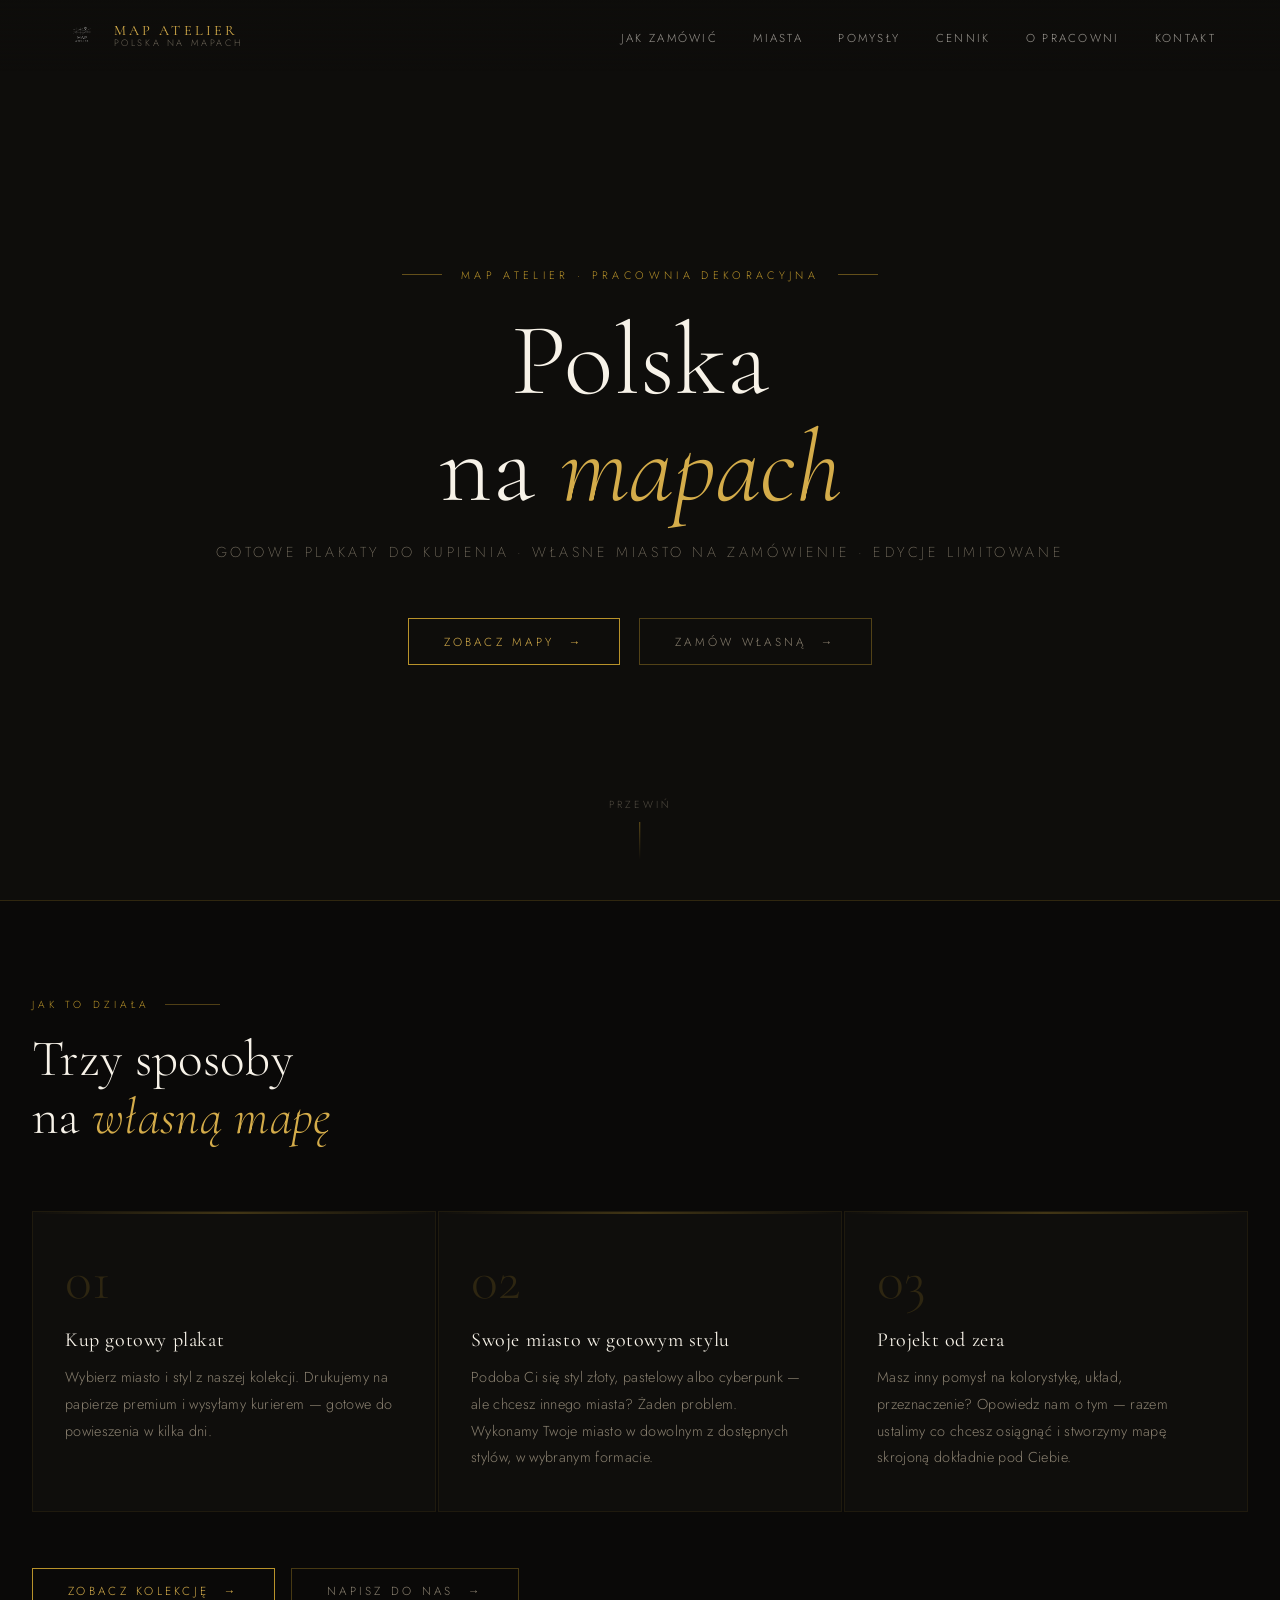
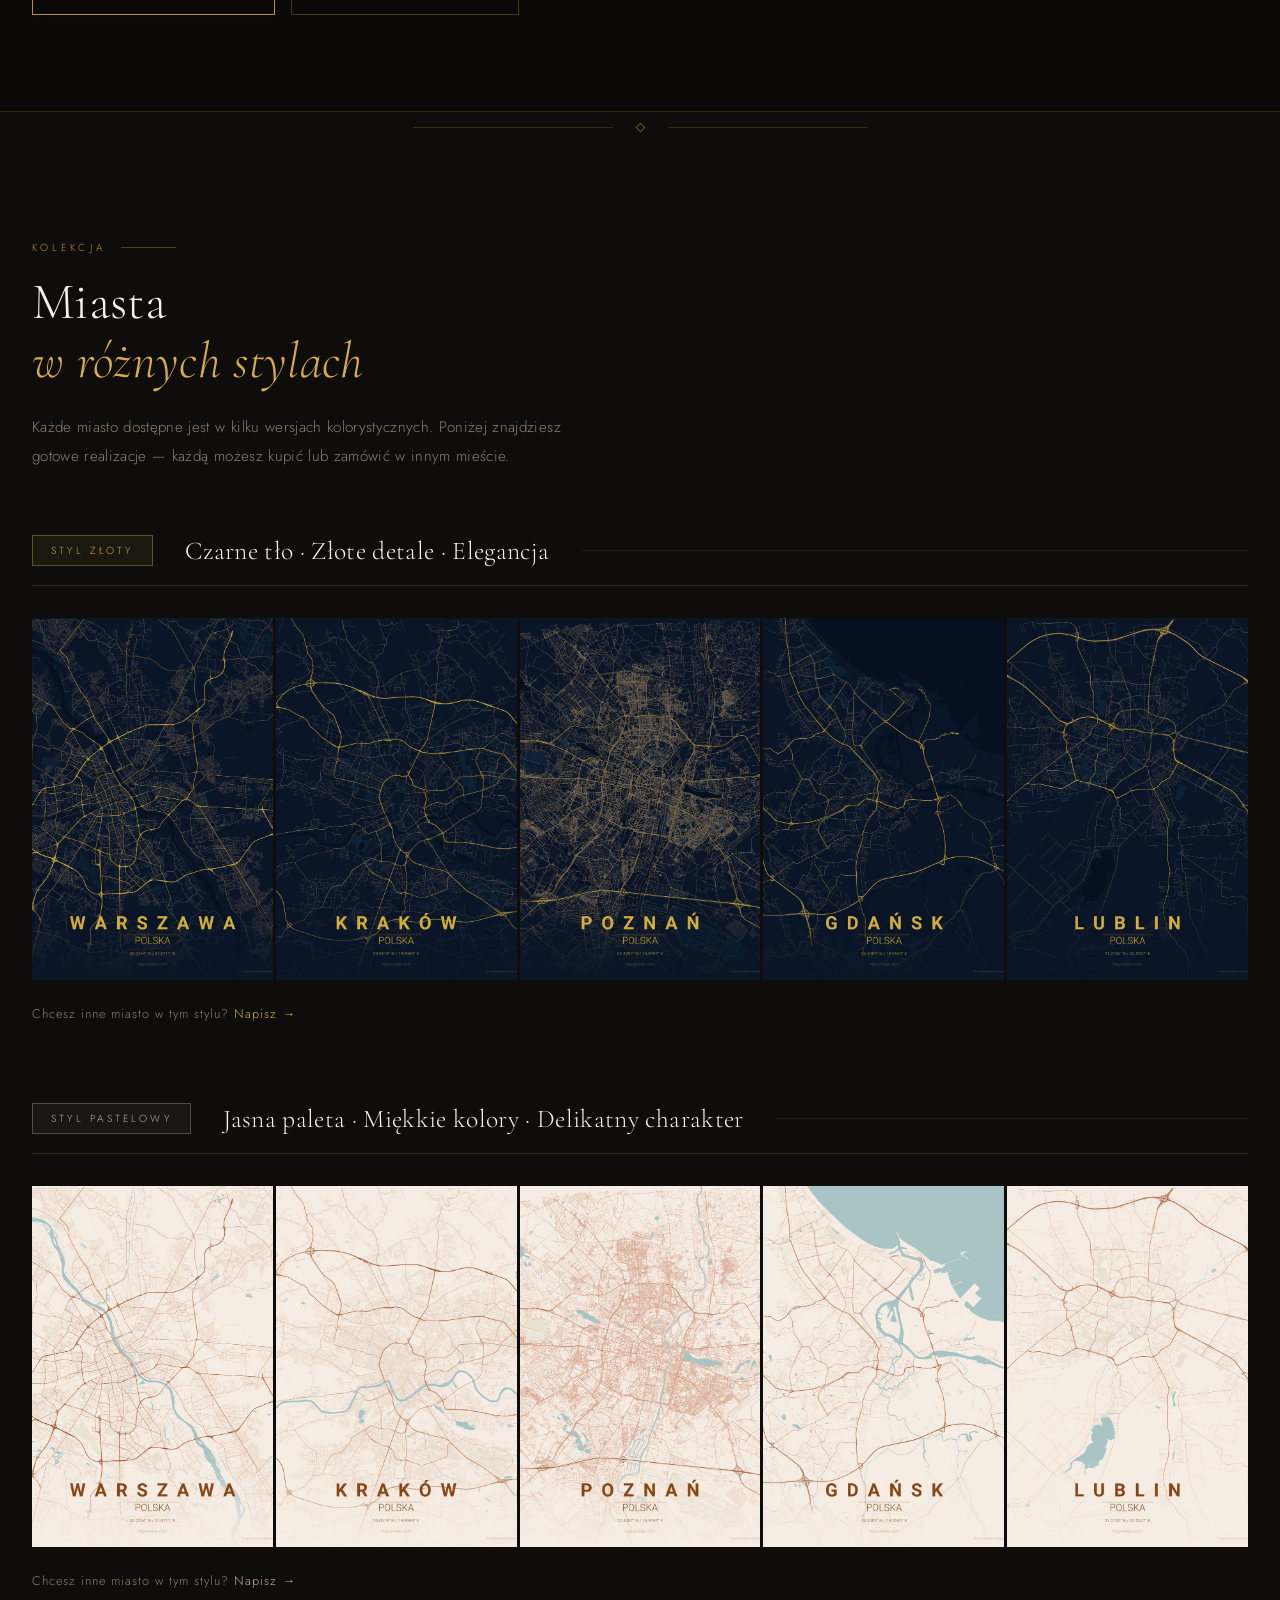
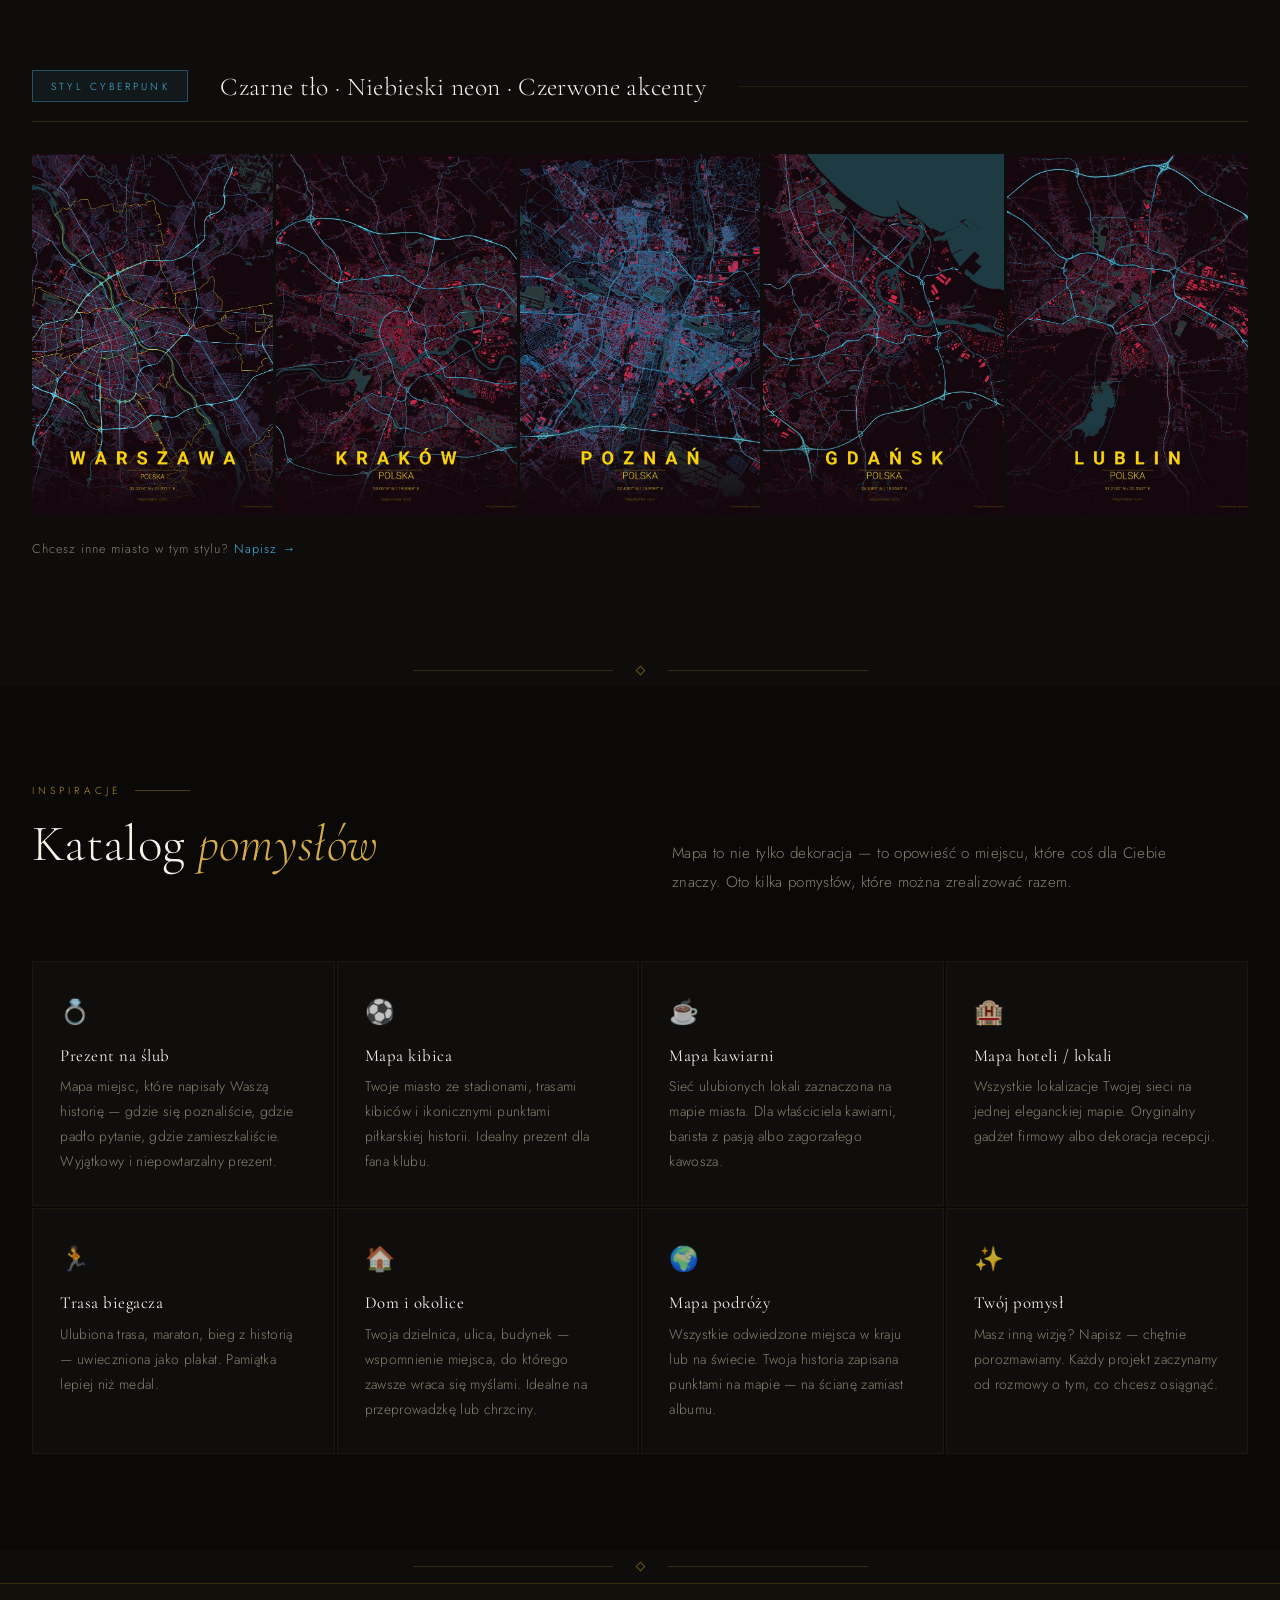
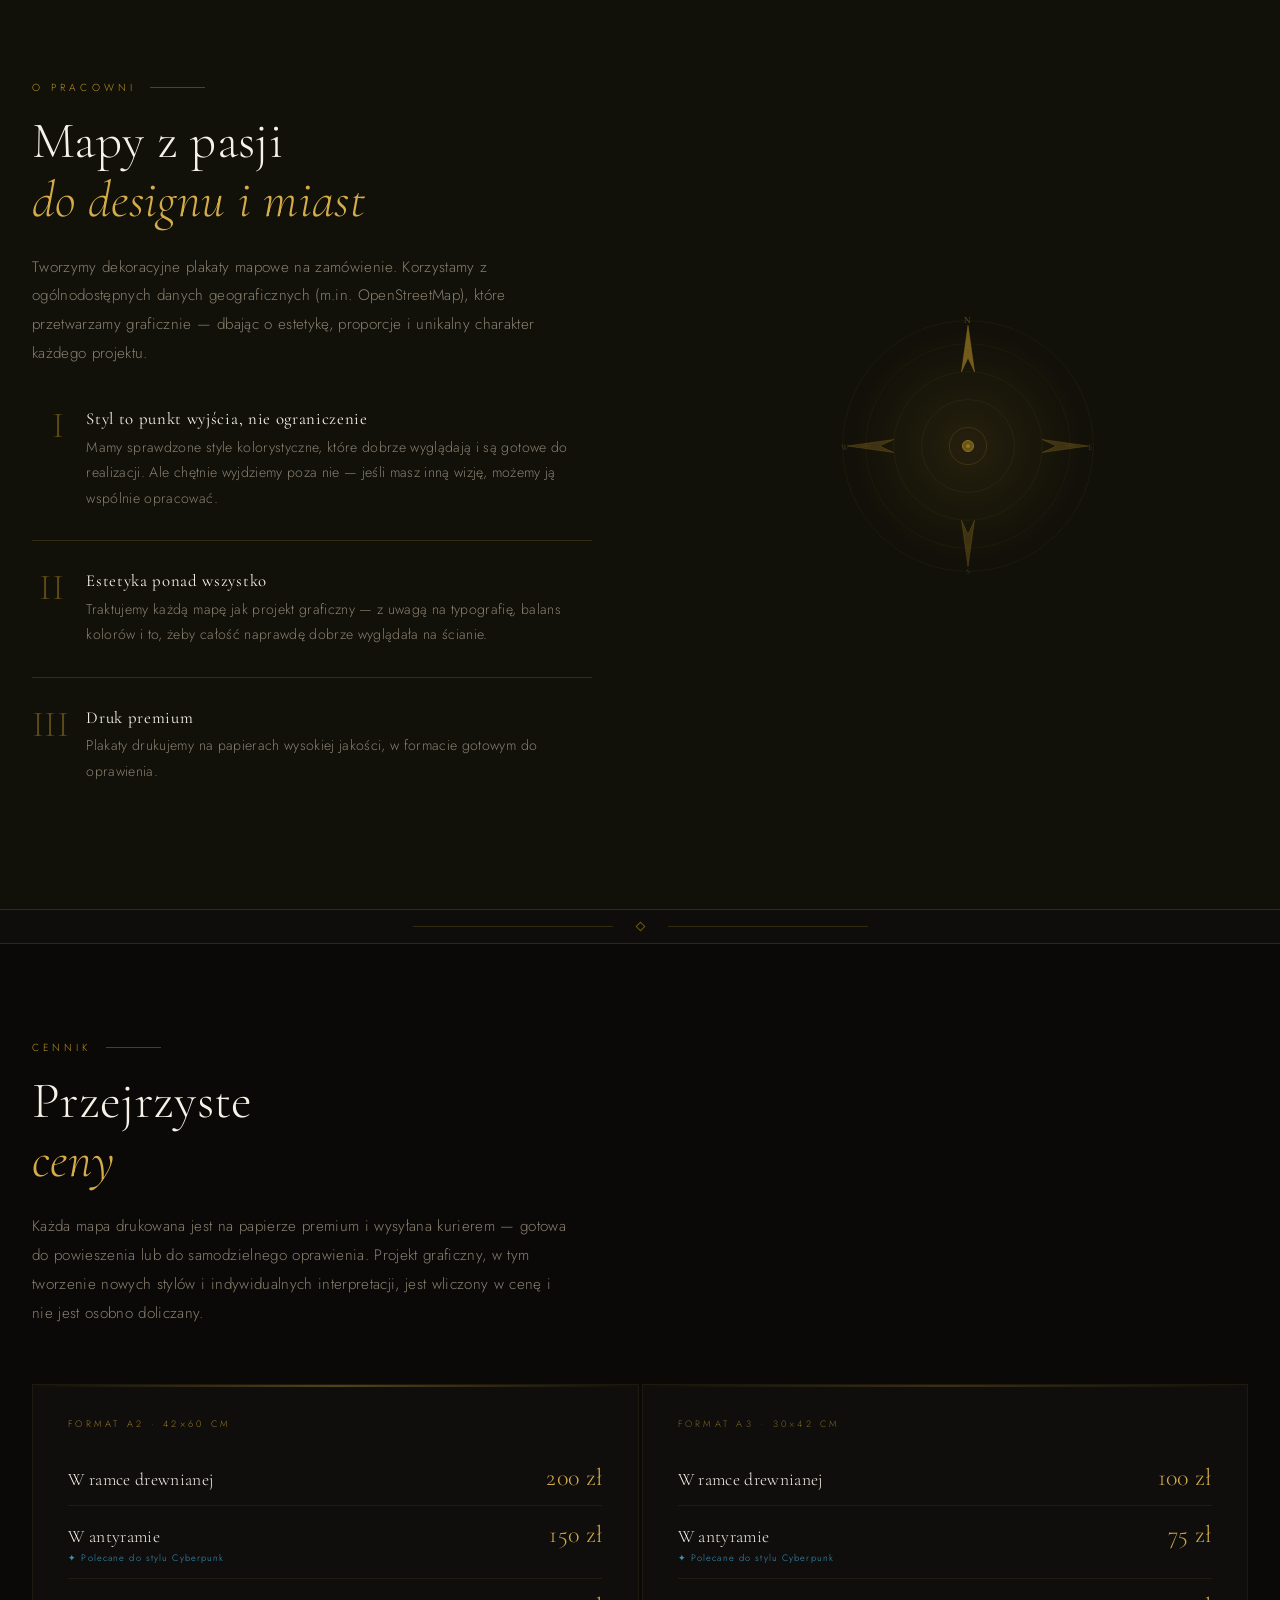
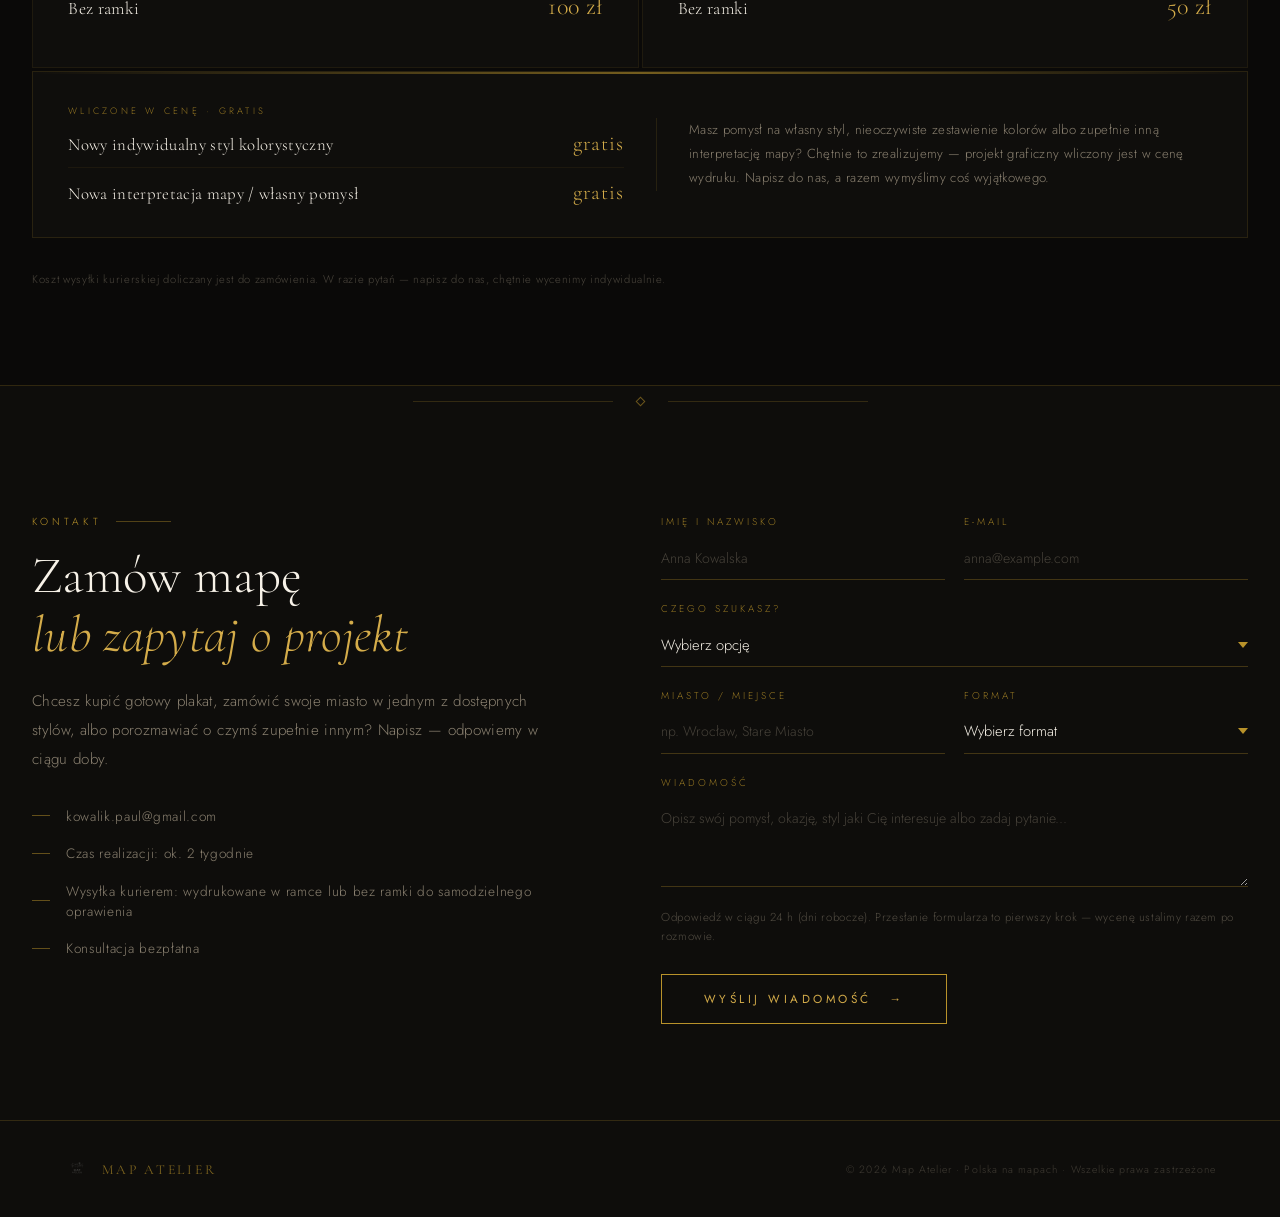
==== commit 7669e712: "Update index.html" ====
--- a/index.html
+++ b/index.html
@@ -216,8 +216,8 @@
   <a href="#" class="nav-logo-wrap">
     <img src="[data-uri]" alt="Map Atelier" class="nav-logo-img">
     <div class="nav-logo-text">
-      <span class="nav-logo-main">Polska na mapach</span>
-      <span class="nav-logo-sub">Map Atelier</span>
+      <span class="nav-logo-main">Map Atelier</span>
+      <span class="nav-logo-sub">Polska na mapach</span>
     </div>
   </a>
   <ul class="nav-links">
@@ -292,19 +292,19 @@
       </div>
       <div class="cities-grid">
         <div class="city-card gold-card">
-          <img src="img/gold-warszawa.png" alt="Warszawa styl złoty" class="city-photo">
+          <img src="img/gold-warszawa.jpg" alt="Warszawa styl złoty" class="city-photo">
         </div>
         <div class="city-card gold-card">
-          <img src="img/gold-krakow.png" alt="Kraków styl złoty" class="city-photo">
+          <img src="img/gold-krakow.jpg" alt="Kraków styl złoty" class="city-photo">
         </div>
         <div class="city-card gold-card">
-          <img src="img/gold-poznan.png" alt="Poznań styl złoty" class="city-photo">
+          <img src="img/gold-poznan.jpg" alt="Poznań styl złoty" class="city-photo">
         </div>
         <div class="city-card gold-card">
-          <img src="img/gold-gdansk.png" alt="Gdańsk styl złoty" class="city-photo">
+          <img src="img/gold-gdansk.jpg" alt="Gdańsk styl złoty" class="city-photo">
         </div>
         <div class="city-card gold-card">
-          <img src="img/gold-lublin.png" alt="Lublin styl złoty" class="city-photo">
+          <img src="img/gold-lublin.jpg" alt="Lublin styl złoty" class="city-photo">
         </div>
       </div>
       <p class="cities-cta reveal">Chcesz inne miasto w tym stylu? <a href="#zamow" style="color:var(--gold-light);text-decoration:none;letter-spacing:.08em">Napisz →</a></p>
@@ -319,19 +319,19 @@
       </div>
       <div class="cities-grid">
         <div class="city-card pastel-card">
-          <img src="img/pastel-warszawa.png" alt="Warszawa styl pastelowy" class="city-photo">
+          <img src="img/pastel-warszawa.jpg" alt="Warszawa styl pastelowy" class="city-photo">
         </div>
         <div class="city-card pastel-card">
-          <img src="img/pastel-krakow.png" alt="Kraków styl pastelowy" class="city-photo">
+          <img src="img/pastel-krakow.jpg" alt="Kraków styl pastelowy" class="city-photo">
         </div>
         <div class="city-card pastel-card">
-          <img src="img/pastel-poznan.png" alt="Poznań styl pastelowy" class="city-photo">
+          <img src="img/pastel-poznan.jpg" alt="Poznań styl pastelowy" class="city-photo">
         </div>
         <div class="city-card pastel-card">
-          <img src="img/pastel-gdansk.png" alt="Gdańsk styl pastelowy" class="city-photo">
+          <img src="img/pastel-gdansk.jpg" alt="Gdańsk styl pastelowy" class="city-photo">
         </div>
         <div class="city-card pastel-card">
-          <img src="img/pastel-lublin.png" alt="Lublin styl pastelowy" class="city-photo">
+          <img src="img/pastel-lublin.jpg" alt="Lublin styl pastelowy" class="city-photo">
         </div>
       </div>
       <p class="cities-cta reveal">Chcesz inne miasto w tym stylu? <a href="#zamow" style="color:#c4a8b0;text-decoration:none;letter-spacing:.08em">Napisz →</a></p>
@@ -346,19 +346,19 @@
       </div>
       <div class="cities-grid">
         <div class="city-card cyber-card">
-          <img src="img/cyberpunk-warszawa.png" alt="Warszawa styl cyberpunk" class="city-photo">
+          <img src="img/cyberpunk-warszawa.jpg" alt="Warszawa styl cyberpunk" class="city-photo">
         </div>
         <div class="city-card cyber-card">
-          <img src="img/cyberpunk-krakow.png" alt="Kraków styl cyberpunk" class="city-photo">
+          <img src="img/cyberpunk-krakow.jpg" alt="Kraków styl cyberpunk" class="city-photo">
         </div>
         <div class="city-card cyber-card">
-          <img src="img/cyberpunk-poznan.png" alt="Poznań styl cyberpunk" class="city-photo">
+          <img src="img/cyberpunk-poznan.jpg" alt="Poznań styl cyberpunk" class="city-photo">
         </div>
         <div class="city-card cyber-card">
-          <img src="img/cyberpunk-gdansk.png" alt="Gdańsk styl cyberpunk" class="city-photo">
+          <img src="img/cyberpunk-gdansk.jpg" alt="Gdańsk styl cyberpunk" class="city-photo">
         </div>
         <div class="city-card cyber-card">
-          <img src="img/cyberpunk-lublin.png" alt="Lublin styl cyberpunk" class="city-photo">
+          <img src="img/cyberpunk-lublin.jpg" alt="Lublin styl cyberpunk" class="city-photo">
         </div>
       </div>
       <p class="cities-cta reveal">Chcesz inne miasto w tym stylu? <a href="#zamow" style="color:#4ab4e8;text-decoration:none;letter-spacing:.08em">Napisz →</a></p>
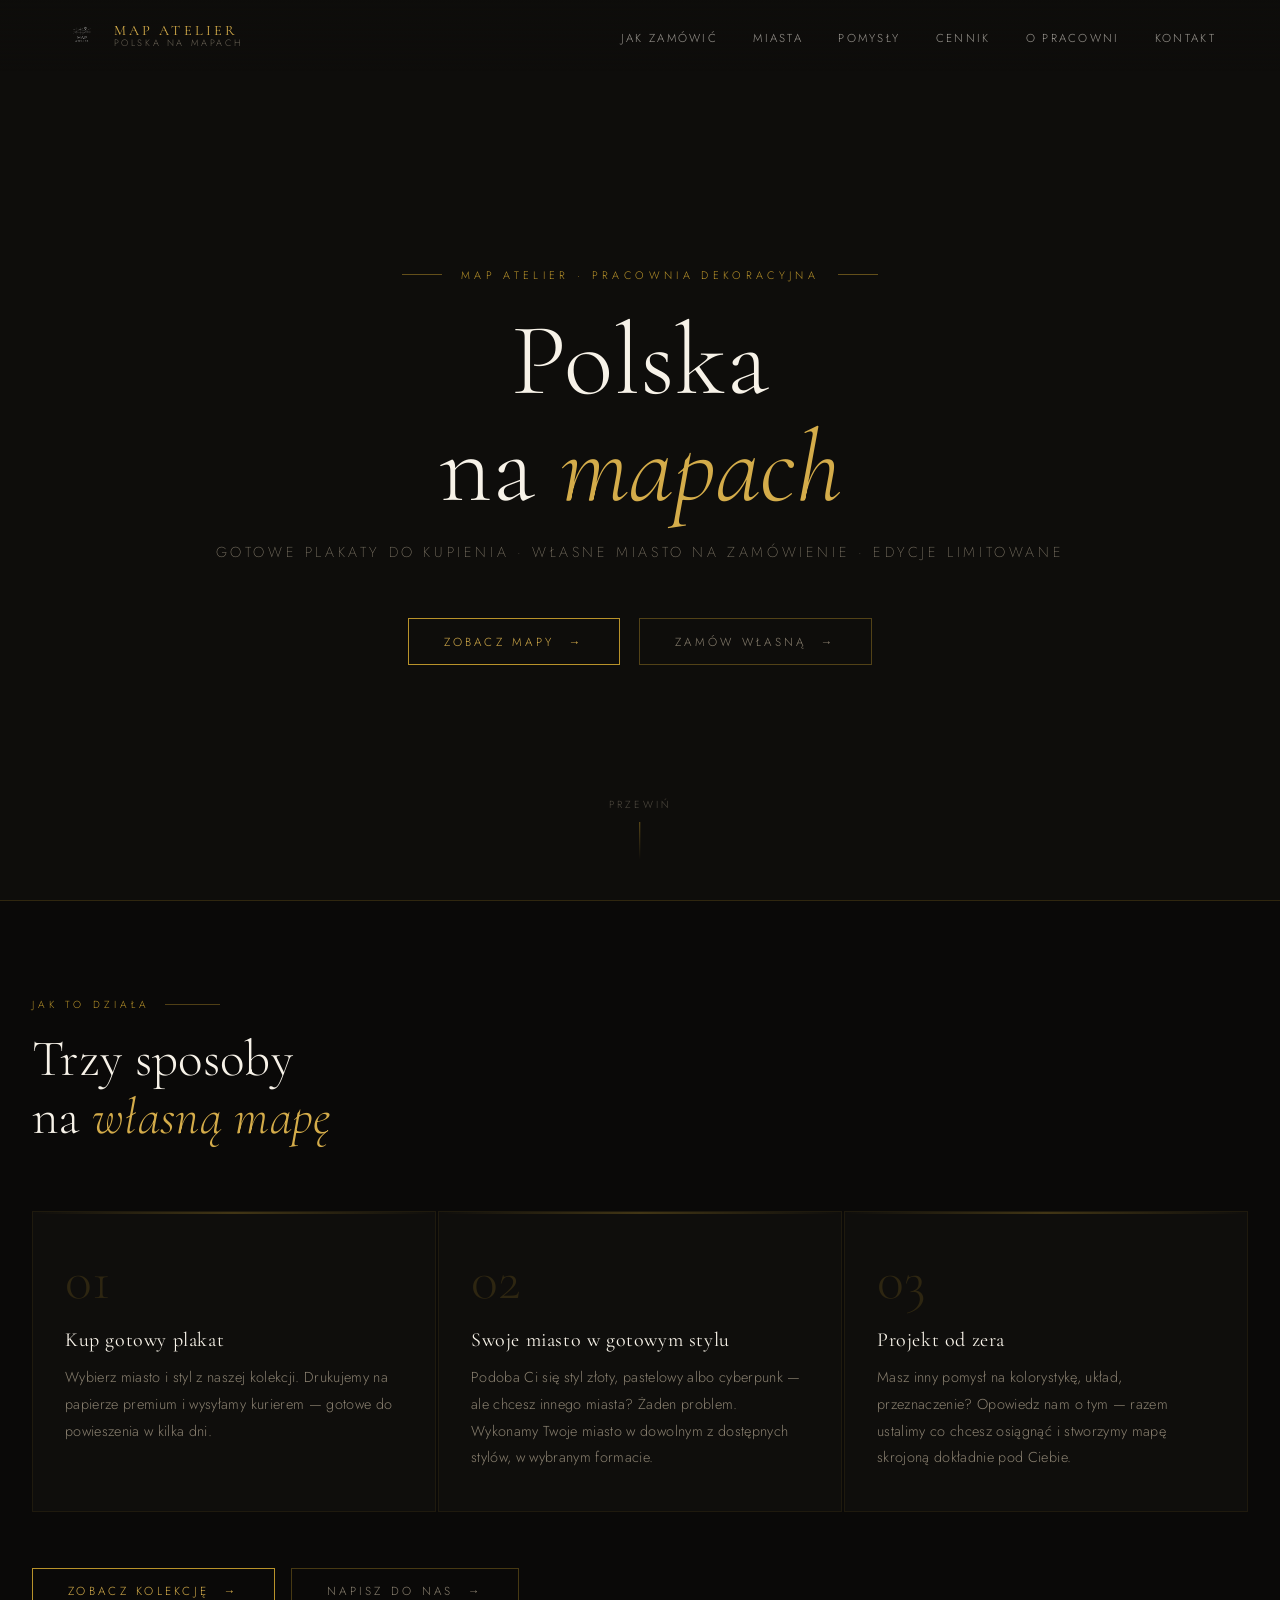
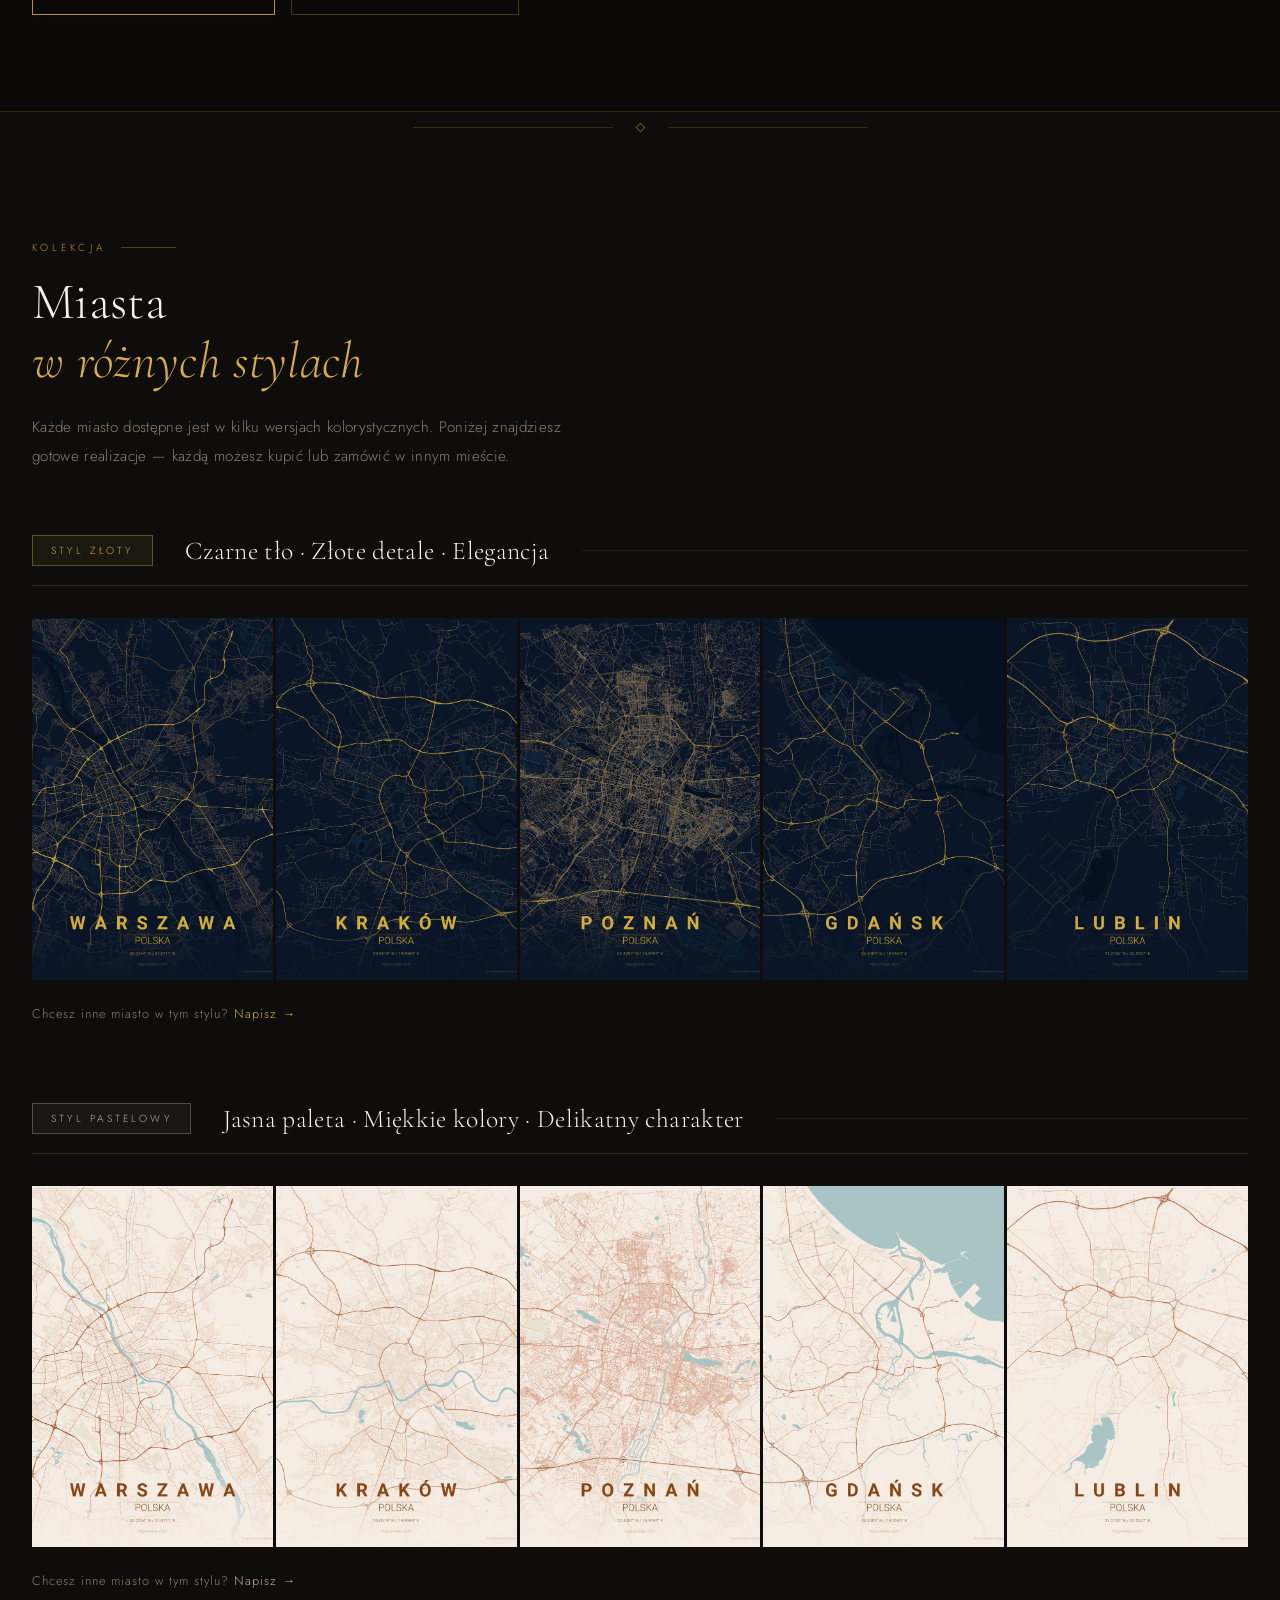
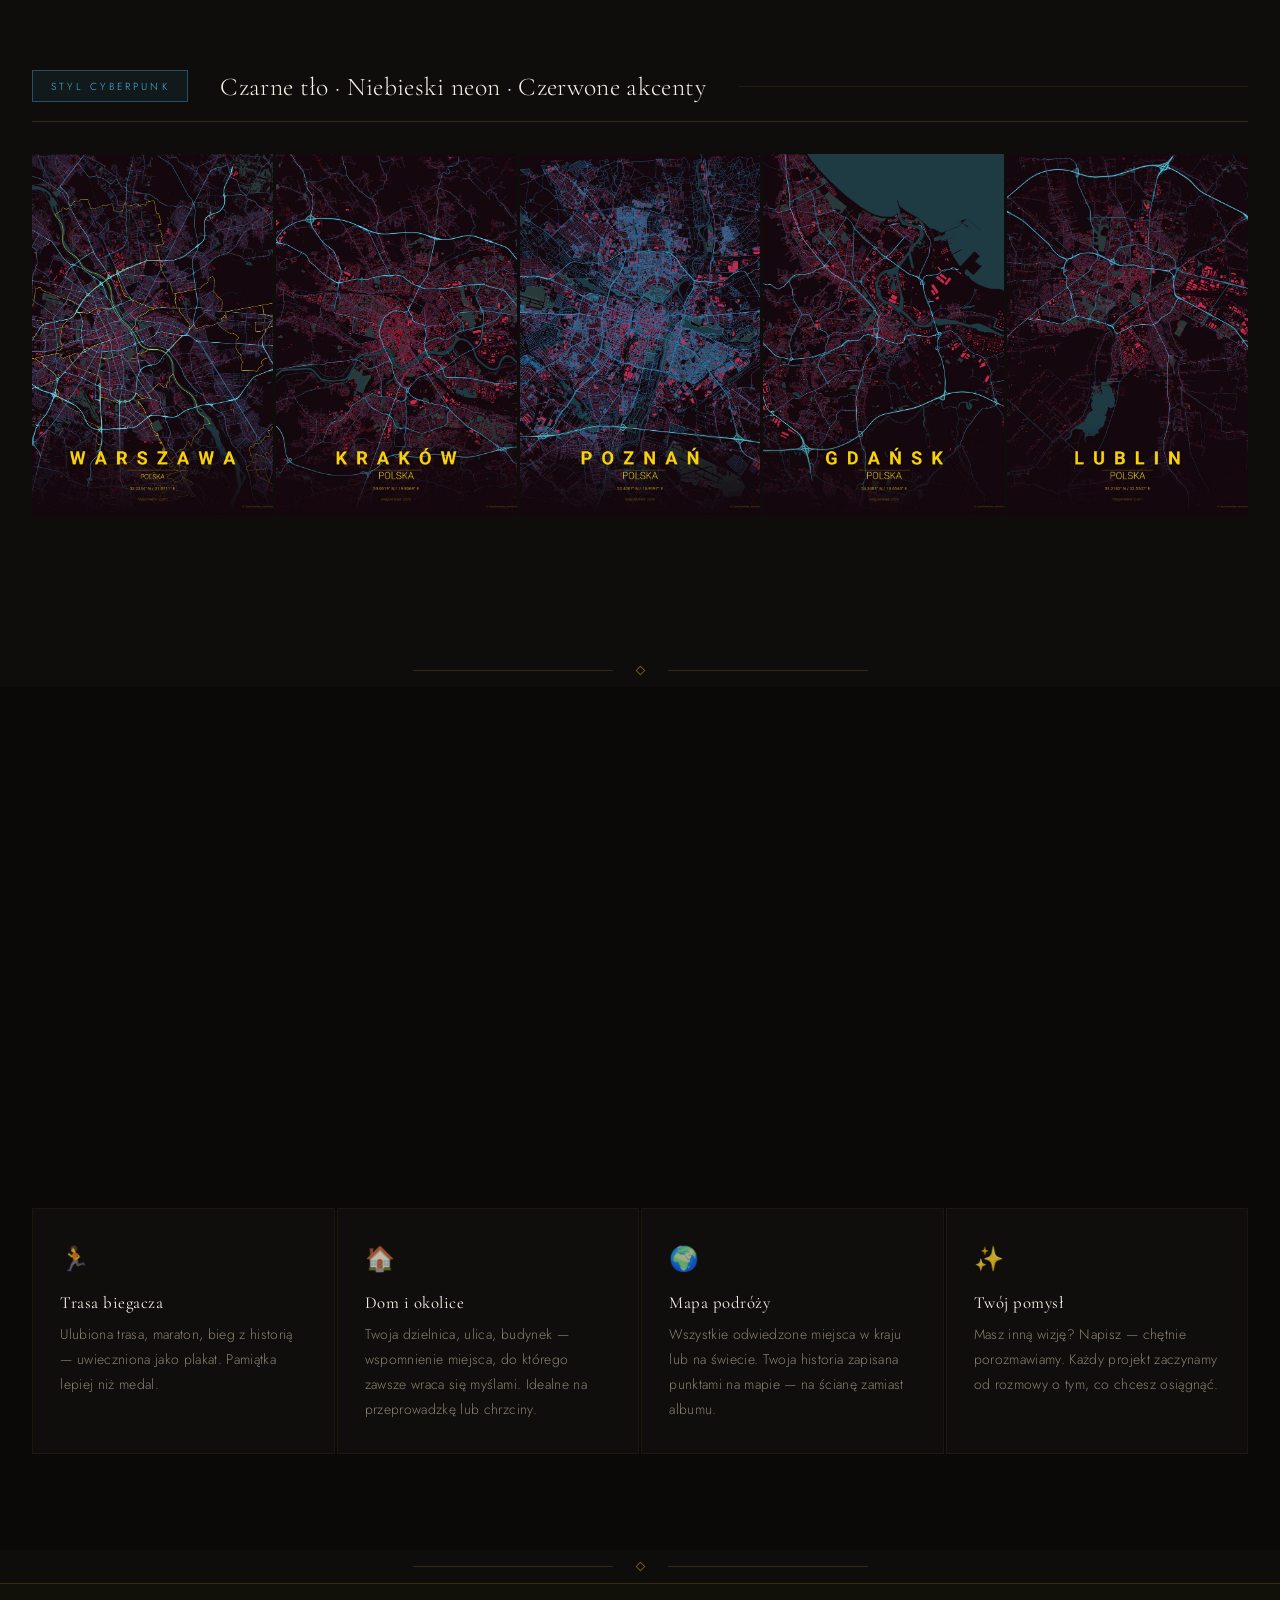
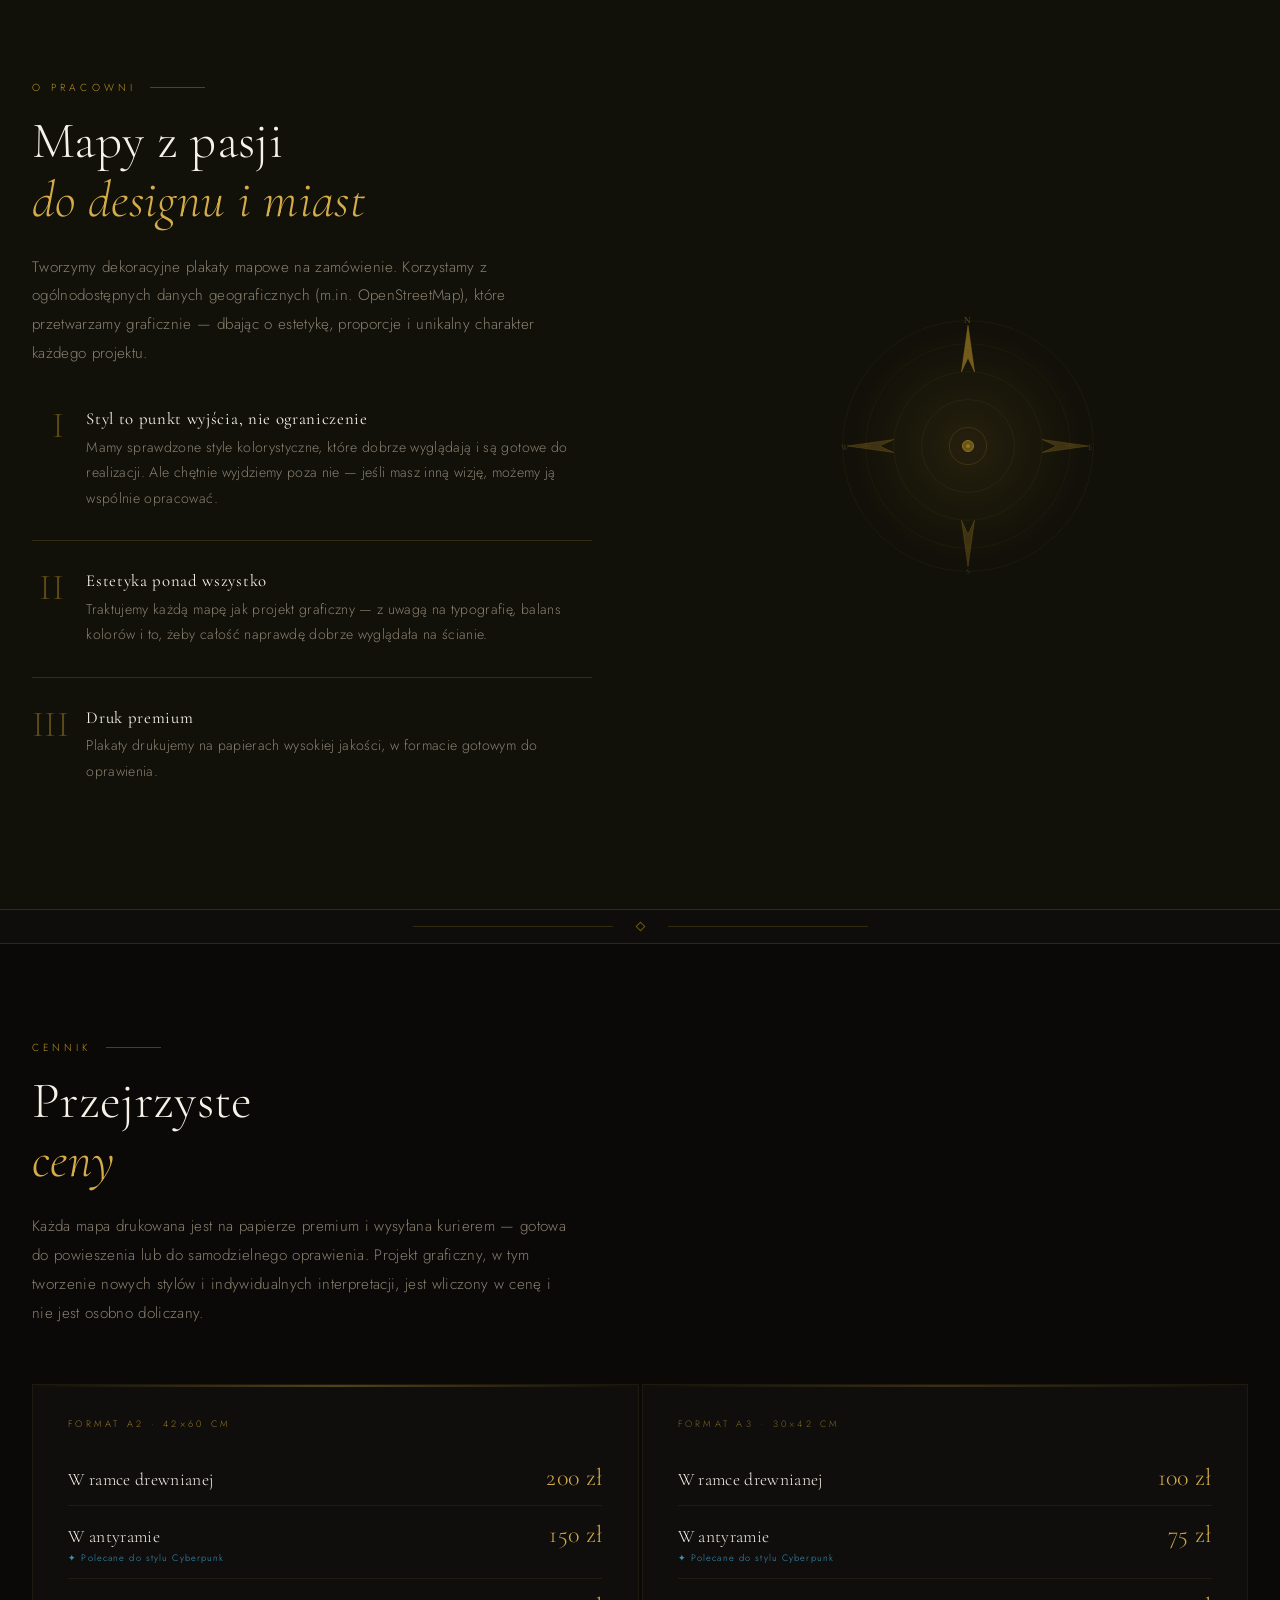
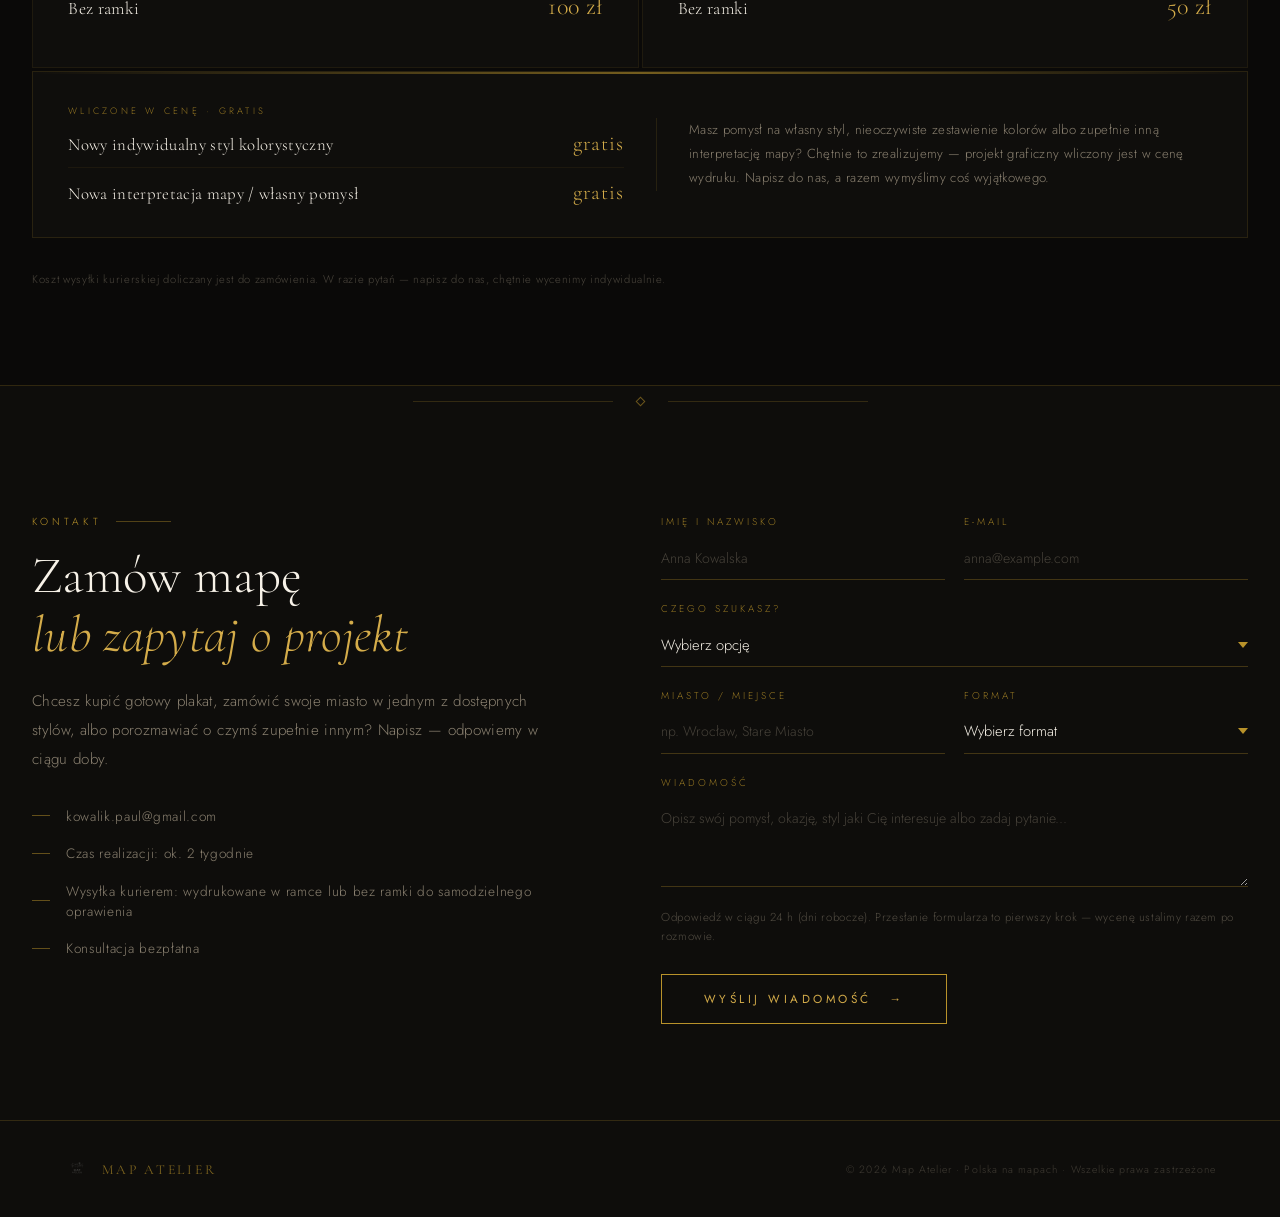
==== commit c348df1c: "Update index.html" ====
--- a/index.html
+++ b/index.html
@@ -1,6 +1,15 @@
 <!DOCTYPE html>
 <html lang="pl">
 <head>
+<!-- Google tag (gtag.js) -->
+<script async src="https://www.googletagmanager.com/gtag/js?id=G-ZLGMPD63FB"></script>
+<script>
+  window.dataLayer = window.dataLayer || [];
+  function gtag(){dataLayer.push(arguments);}
+  gtag('js', new Date());
+
+  gtag('config', 'G-ZLGMPD63FB');
+</script>
 <meta charset="UTF-8">
 <meta name="viewport" content="width=device-width, initial-scale=1.0">
 <title>Polska na mapach | by Map Atelier</title>
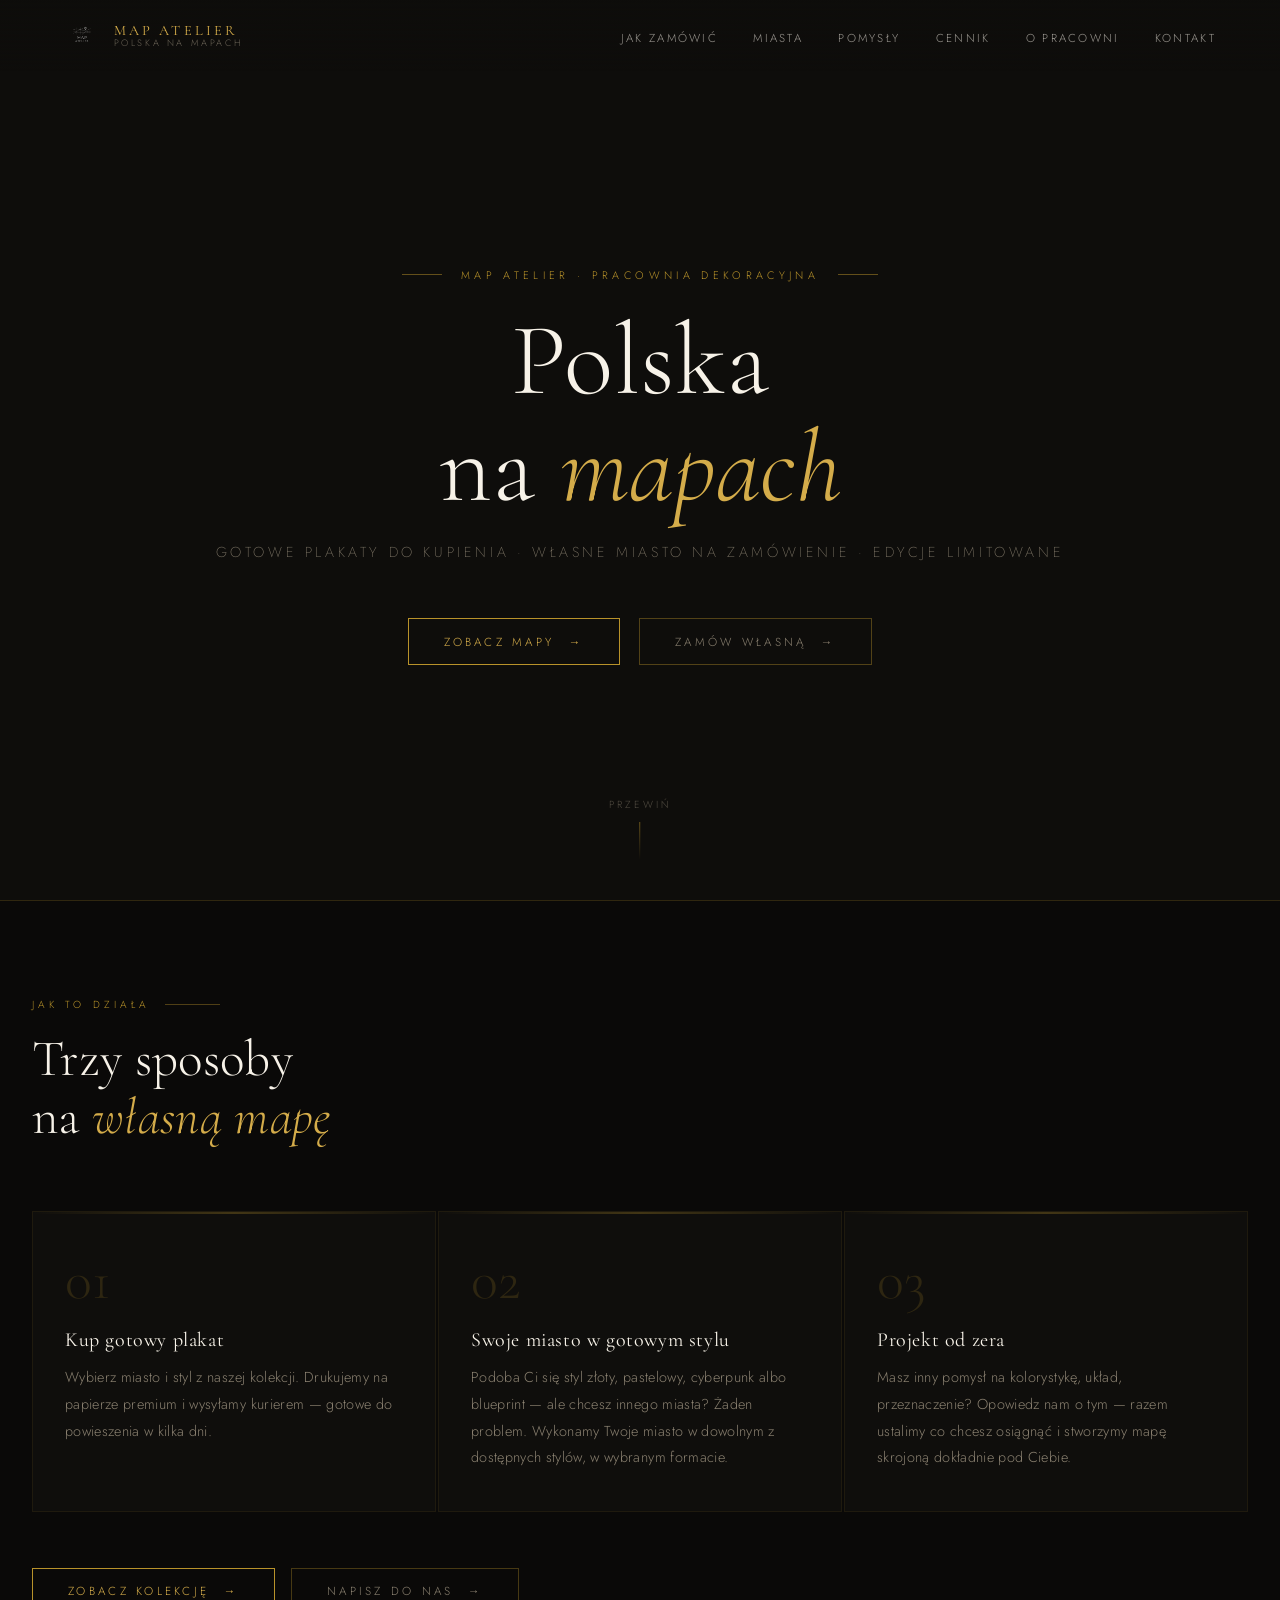
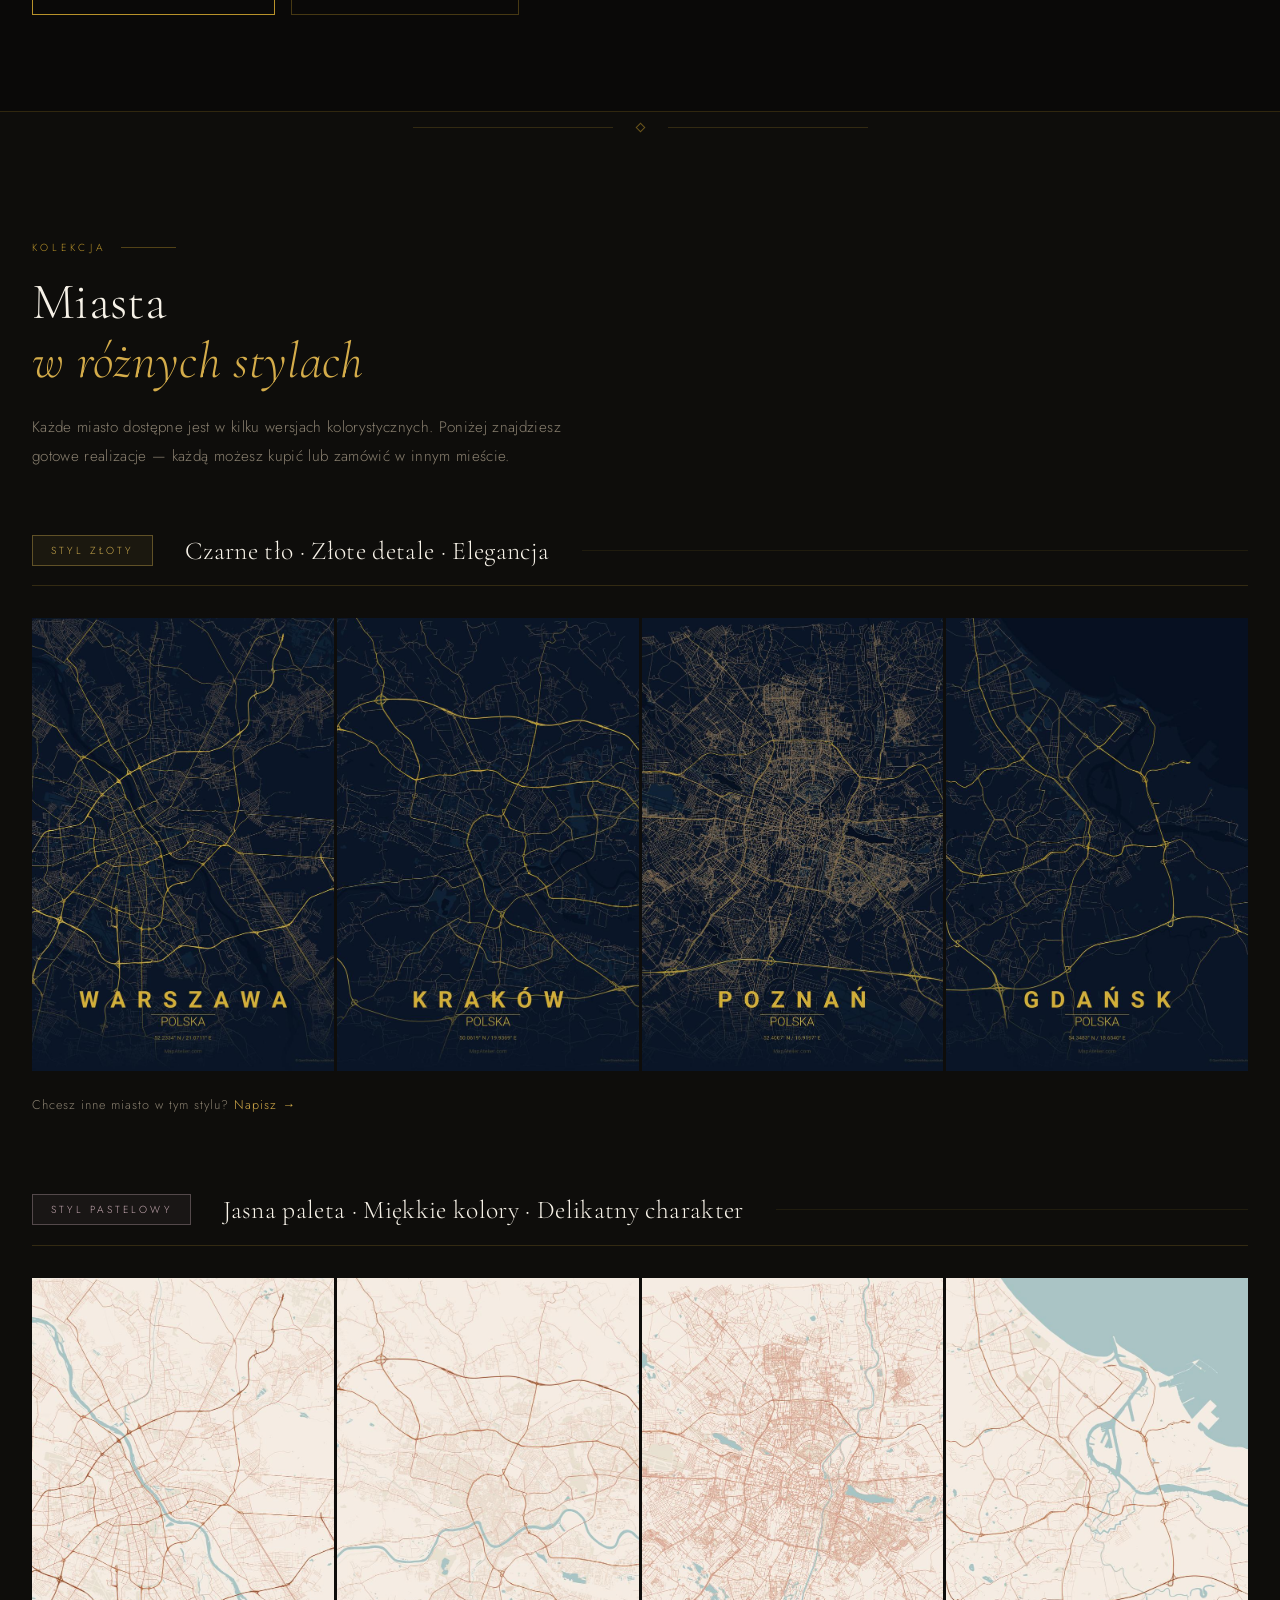
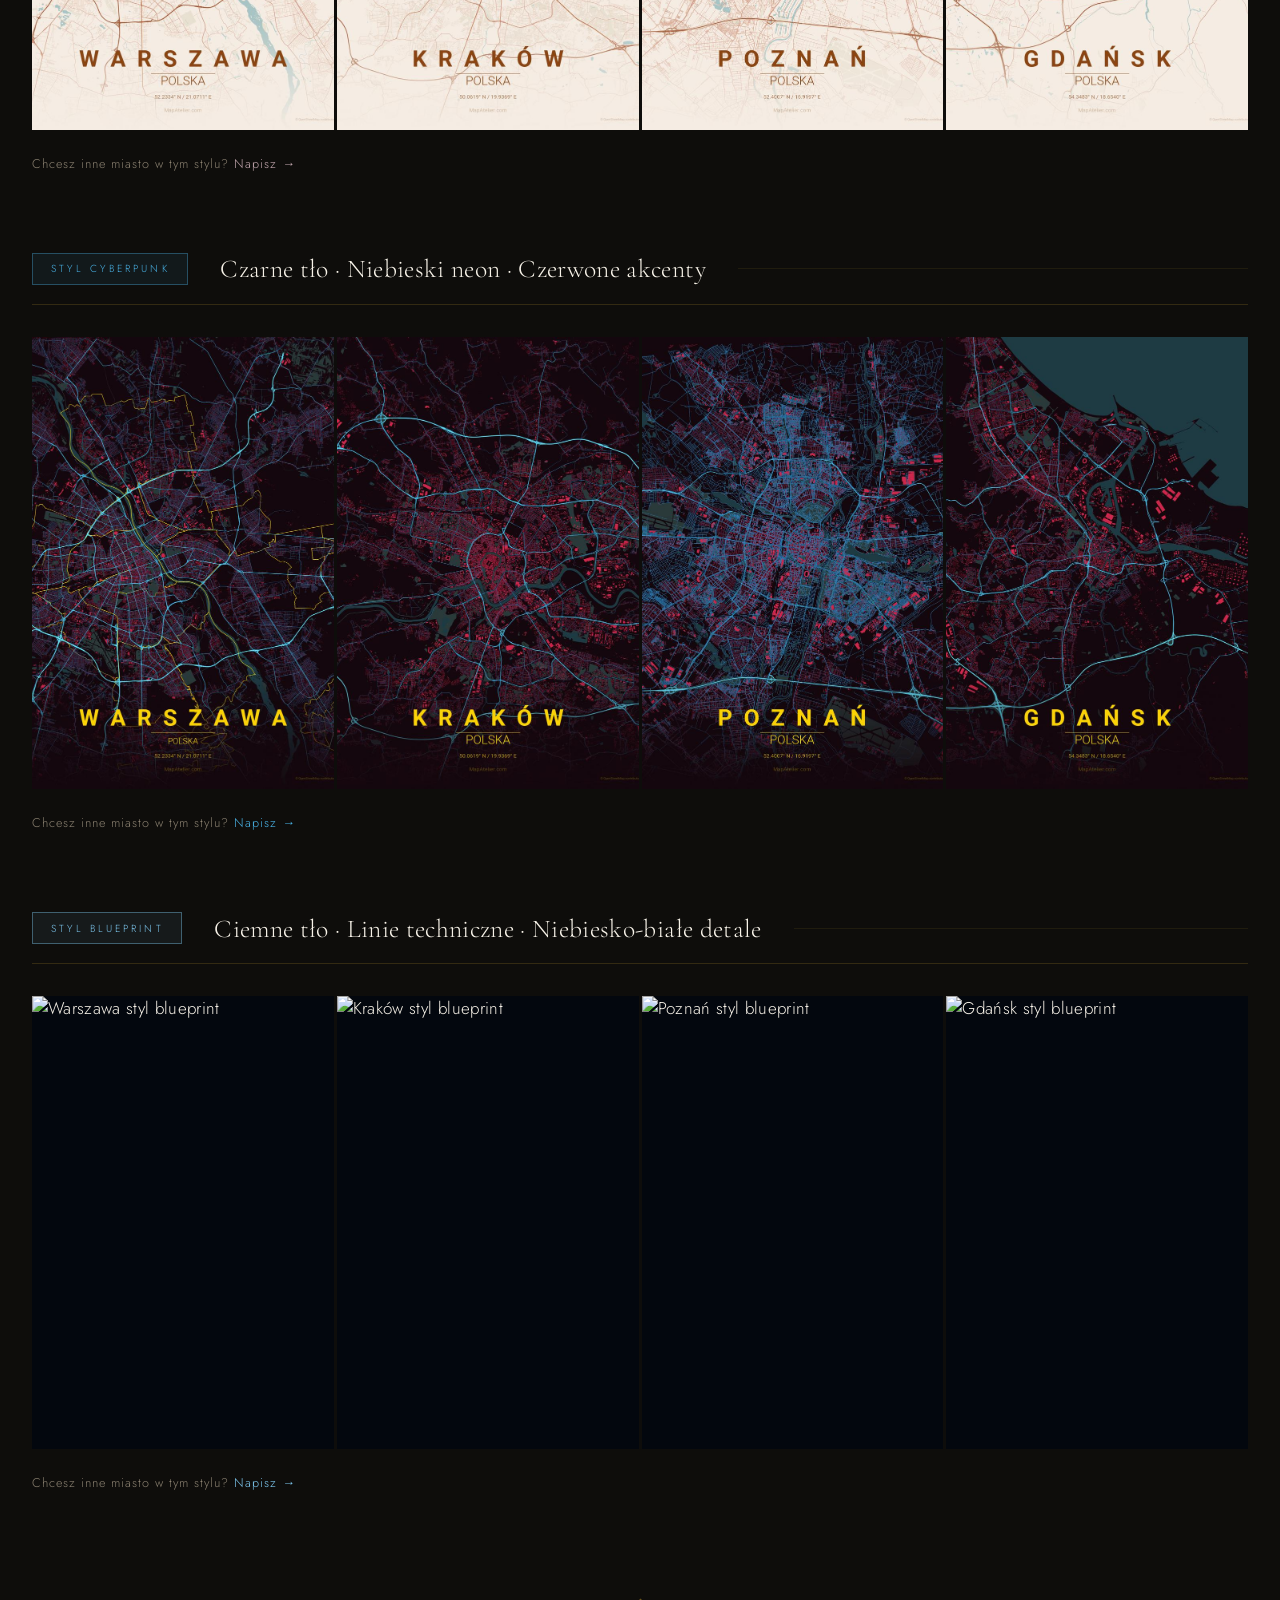
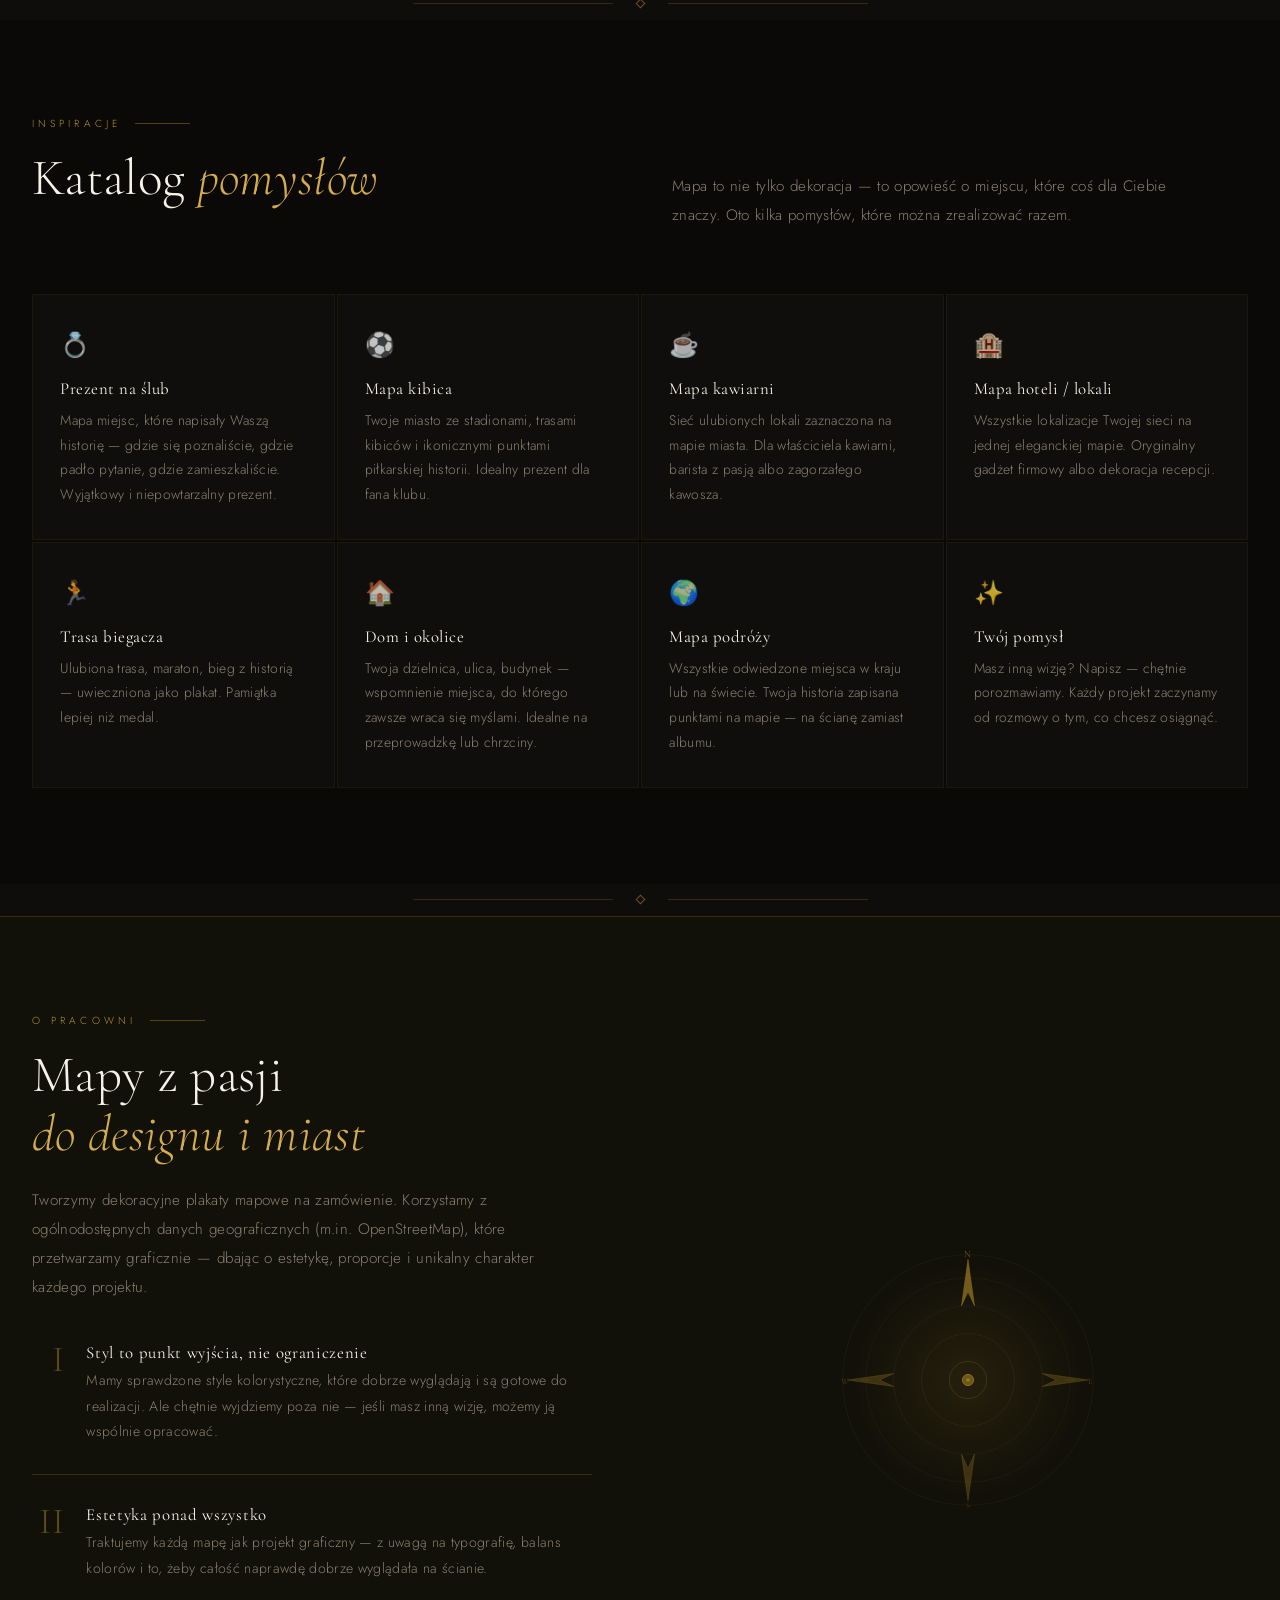
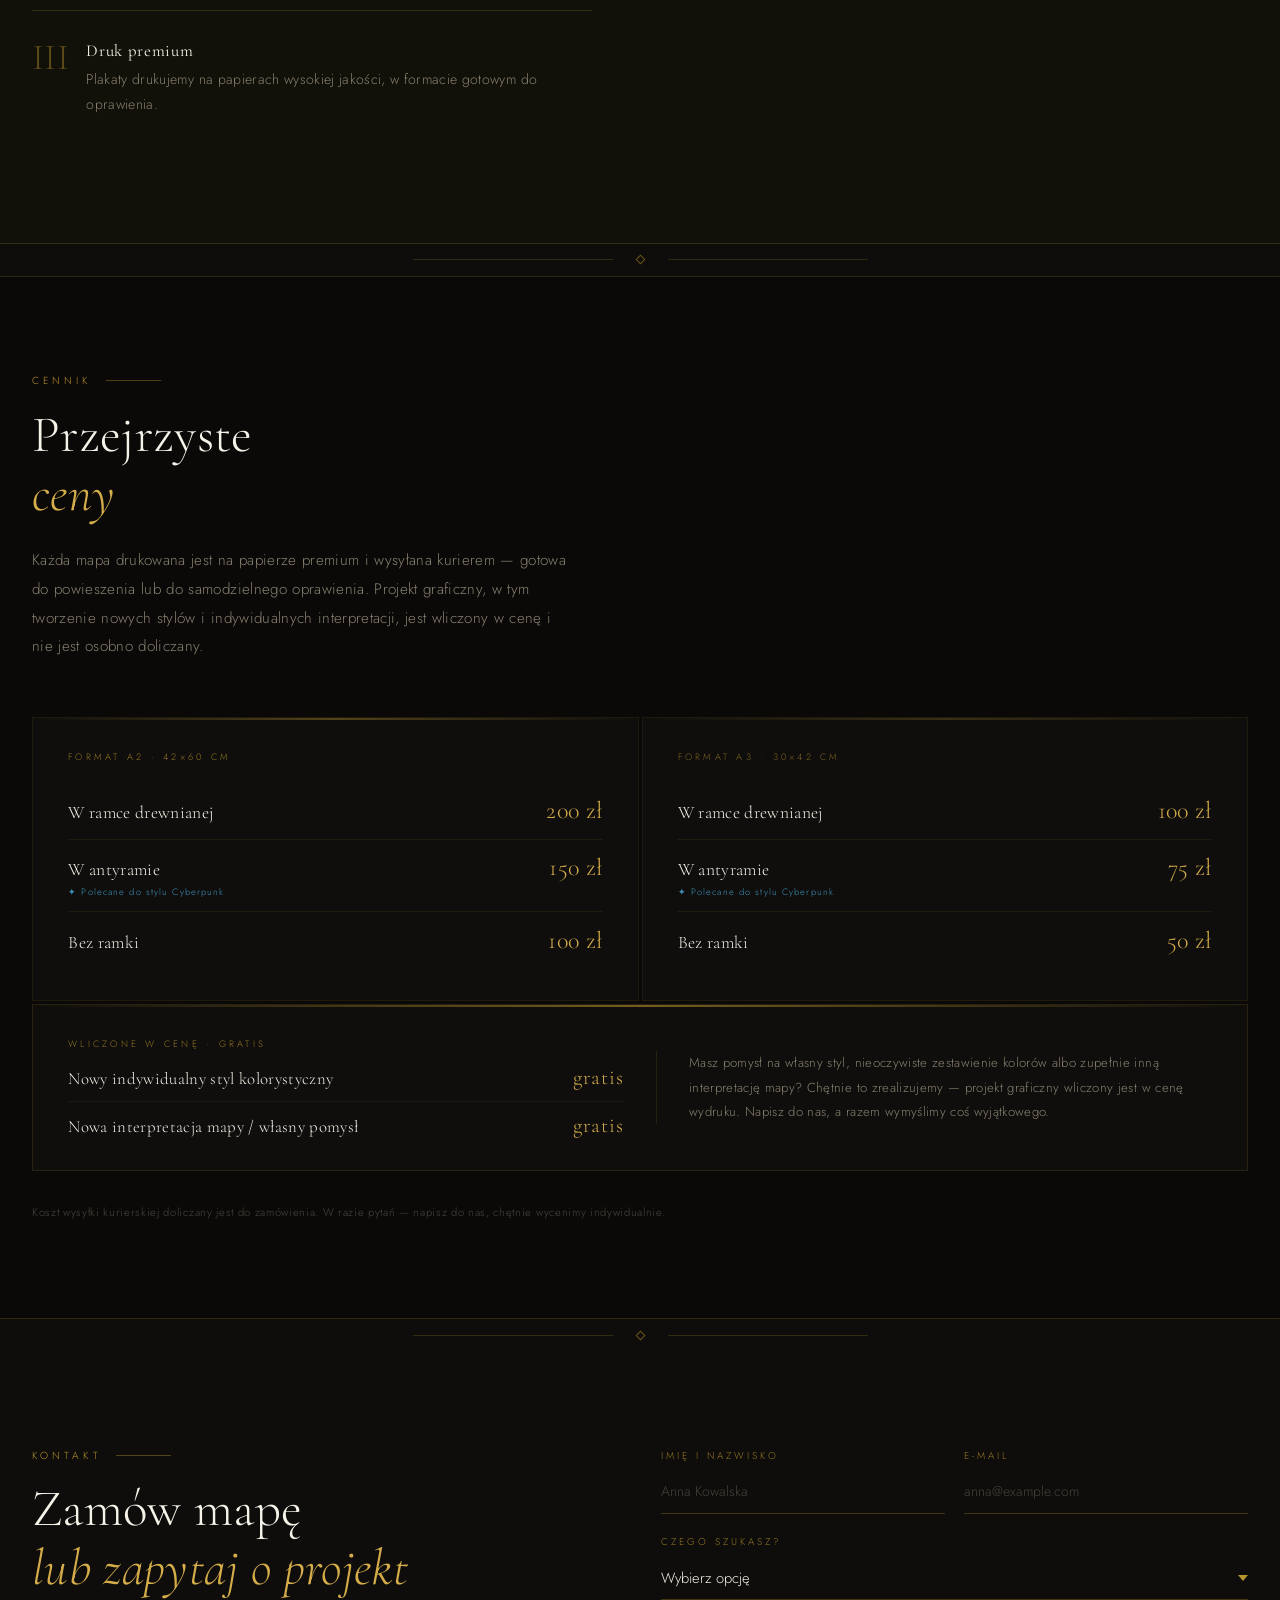
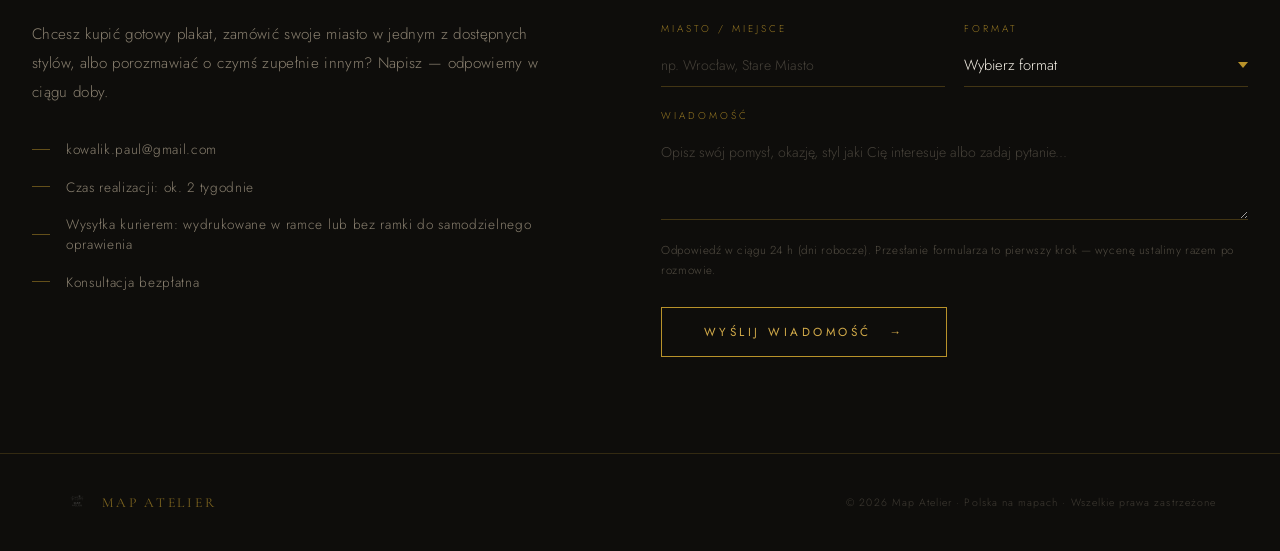
==== commit 1330cb26: "Update index.html" ====
--- a/index.html
+++ b/index.html
@@ -95,7 +95,7 @@
 .style-badge.cyber{color:#4ab4e8;border-color:rgba(74,180,232,.35);background:rgba(74,180,232,.07)}
 .style-title{font-family:'Cormorant Garamond',serif;font-size:1.6rem;font-weight:300;color:var(--parchment)}
 .style-divider{flex:1;height:1px;background:var(--line);opacity:.5}
-.cities-grid{display:grid;grid-template-columns:repeat(5,1fr);gap:3px}
+.cities-grid{display:grid;grid-template-columns:repeat(4,1fr);gap:3px}
 .city-card{position:relative;overflow:hidden;cursor:zoom-in;aspect-ratio:2/3;background:#141210}
 .city-photo{width:100%;height:100%;object-fit:cover;transition:transform .8s ease;display:block}
 .city-placeholder{width:100%;height:100%;display:flex;flex-direction:column;align-items:center;justify-content:center;gap:.6rem;padding:1rem;text-align:center;transition:transform .7s ease}
@@ -107,6 +107,10 @@
 .city-card.pastel-card .city-placeholder .ph-label{border-color:rgba(196,168,176,.2);color:rgba(196,168,176,.35)}
 .city-card.cyber-card .city-placeholder{background:#070a10;color:rgba(74,180,232,.3)}
 .city-card.cyber-card .city-placeholder .ph-label{border-color:rgba(74,180,232,.2);color:rgba(74,180,232,.35)}
+.style-badge.blueprint{color:#7ec8f0;border-color:rgba(126,200,240,.4);background:rgba(126,200,240,.07)}
+.city-card.blueprint-card{background:#03070e}
+.city-card.blueprint-card .city-placeholder{background:#03070e;color:rgba(126,200,240,.3)}
+.city-card.blueprint-card .city-placeholder .ph-label{border-color:rgba(126,200,240,.2);color:rgba(126,200,240,.35)}
 .cities-cta{margin-top:1.5rem;font-size:.79rem;color:var(--warm-gray);letter-spacing:.08em;opacity:.6}
 
 /* IDEAS */
@@ -170,7 +174,7 @@
 .toast{position:fixed;bottom:2rem;right:2rem;z-index:999;background:#1a1810;border:1px solid var(--gold);color:var(--gold-light);padding:1rem 1.8rem;font-size:.81rem;letter-spacing:.1em;opacity:0;transform:translateY(10px);transition:all .4s;pointer-events:none}
 .toast.show{opacity:1;transform:none}
 
-@media(max-width:1100px){.cities-grid{grid-template-columns:repeat(3,1fr)}.ideas-grid{grid-template-columns:repeat(2,1fr)}}
+@media(max-width:1100px){.cities-grid{grid-template-columns:repeat(2,1fr)}.ideas-grid{grid-template-columns:repeat(2,1fr)}}
 @media(max-width:900px){
   nav{padding:1rem 1.5rem}.nav-links{display:none}
   .how-grid{grid-template-columns:1fr}
@@ -265,7 +269,7 @@
       <div class="how-card reveal reveal-delay-1">
         <div class="how-num">02</div>
         <p class="how-title">Swoje miasto w gotowym stylu</p>
-        <p class="how-desc">Podoba Ci się styl złoty, pastelowy albo cyberpunk — ale chcesz innego miasta? Żaden problem. Wykonamy Twoje miasto w dowolnym z dostępnych stylów, w wybranym formacie.</p>
+        <p class="how-desc">Podoba Ci się styl złoty, pastelowy, cyberpunk albo blueprint — ale chcesz innego miasta? Żaden problem. Wykonamy Twoje miasto w dowolnym z dostępnych stylów, w wybranym formacie.</p>
       </div>
       <div class="how-card reveal reveal-delay-2">
         <div class="how-num">03</div>
@@ -312,9 +316,6 @@
         <div class="city-card gold-card">
           <img src="img/gold-gdansk.jpg" alt="Gdańsk styl złoty" class="city-photo">
         </div>
-        <div class="city-card gold-card">
-          <img src="img/gold-lublin.jpg" alt="Lublin styl złoty" class="city-photo">
-        </div>
       </div>
       <p class="cities-cta reveal">Chcesz inne miasto w tym stylu? <a href="#zamow" style="color:var(--gold-light);text-decoration:none;letter-spacing:.08em">Napisz →</a></p>
     </div>
@@ -339,9 +340,6 @@
         <div class="city-card pastel-card">
           <img src="img/pastel-gdansk.jpg" alt="Gdańsk styl pastelowy" class="city-photo">
         </div>
-        <div class="city-card pastel-card">
-          <img src="img/pastel-lublin.jpg" alt="Lublin styl pastelowy" class="city-photo">
-        </div>
       </div>
       <p class="cities-cta reveal">Chcesz inne miasto w tym stylu? <a href="#zamow" style="color:#c4a8b0;text-decoration:none;letter-spacing:.08em">Napisz →</a></p>
     </div>
@@ -366,11 +364,32 @@
         <div class="city-card cyber-card">
           <img src="img/cyberpunk-gdansk.jpg" alt="Gdańsk styl cyberpunk" class="city-photo">
         </div>
-        <div class="city-card cyber-card">
-          <img src="img/cyberpunk-lublin.jpg" alt="Lublin styl cyberpunk" class="city-photo">
-        </div>
       </div>
       <p class="cities-cta reveal">Chcesz inne miasto w tym stylu? <a href="#zamow" style="color:#4ab4e8;text-decoration:none;letter-spacing:.08em">Napisz →</a></p>
+    </div>
+
+    <!-- STYL: BLUEPRINT -->
+    <div class="style-block reveal" style="margin-top:4rem">
+      <div class="style-header">
+        <span class="style-badge blueprint">Styl blueprint</span>
+        <span class="style-title">Ciemne tło · Linie techniczne · Niebiesko-białe detale</span>
+        <span class="style-divider"></span>
+      </div>
+      <div class="cities-grid">
+        <div class="city-card blueprint-card">
+          <img src="img/blueprint-warszawa.jpg" alt="Warszawa styl blueprint" class="city-photo">
+        </div>
+        <div class="city-card blueprint-card">
+          <img src="img/blueprint-krakow.jpg" alt="Kraków styl blueprint" class="city-photo">
+        </div>
+        <div class="city-card blueprint-card">
+          <img src="img/blueprint-poznan.jpg" alt="Poznań styl blueprint" class="city-photo">
+        </div>
+        <div class="city-card blueprint-card">
+          <img src="img/blueprint-gdansk.jpg" alt="Gdańsk styl blueprint" class="city-photo">
+        </div>
+      </div>
+      <p class="cities-cta reveal">Chcesz inne miasto w tym stylu? <a href="#zamow" style="color:#7ec8f0;text-decoration:none;letter-spacing:.08em">Napisz →</a></p>
     </div>
 
   </div>
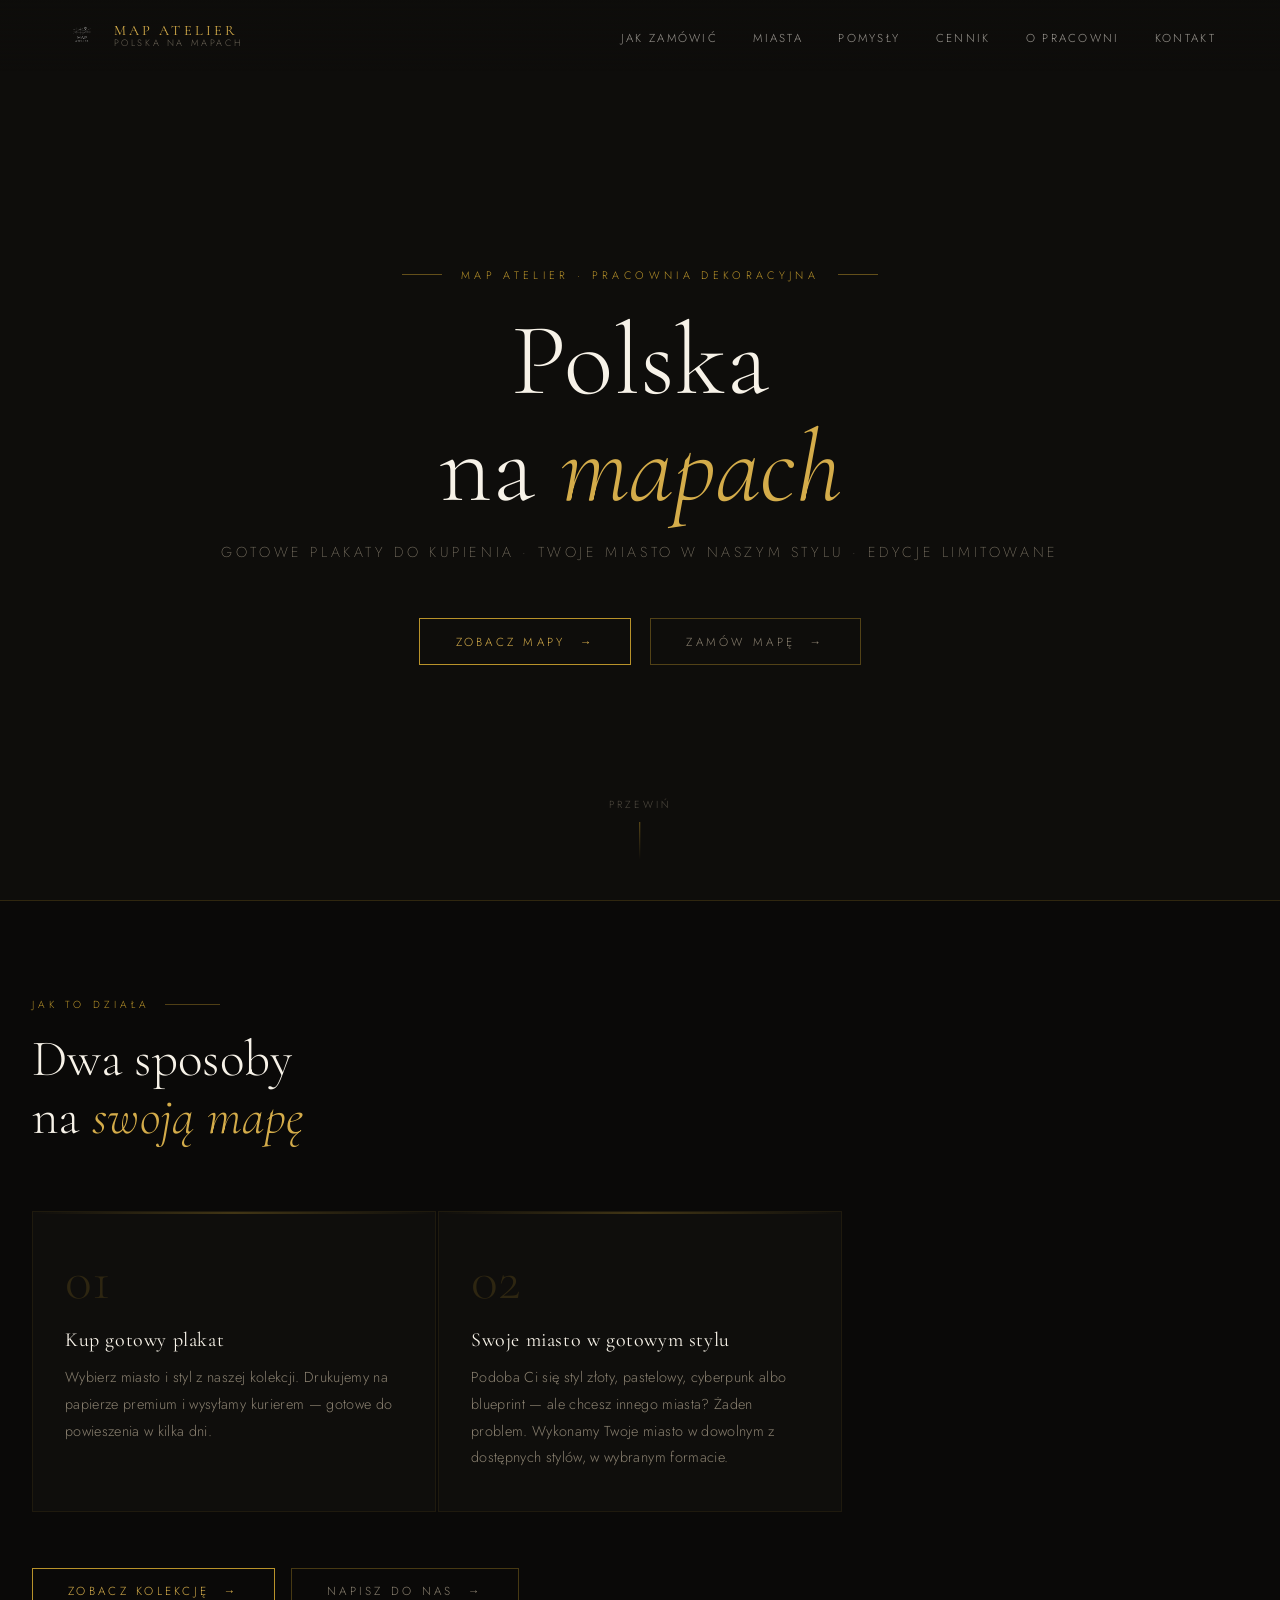
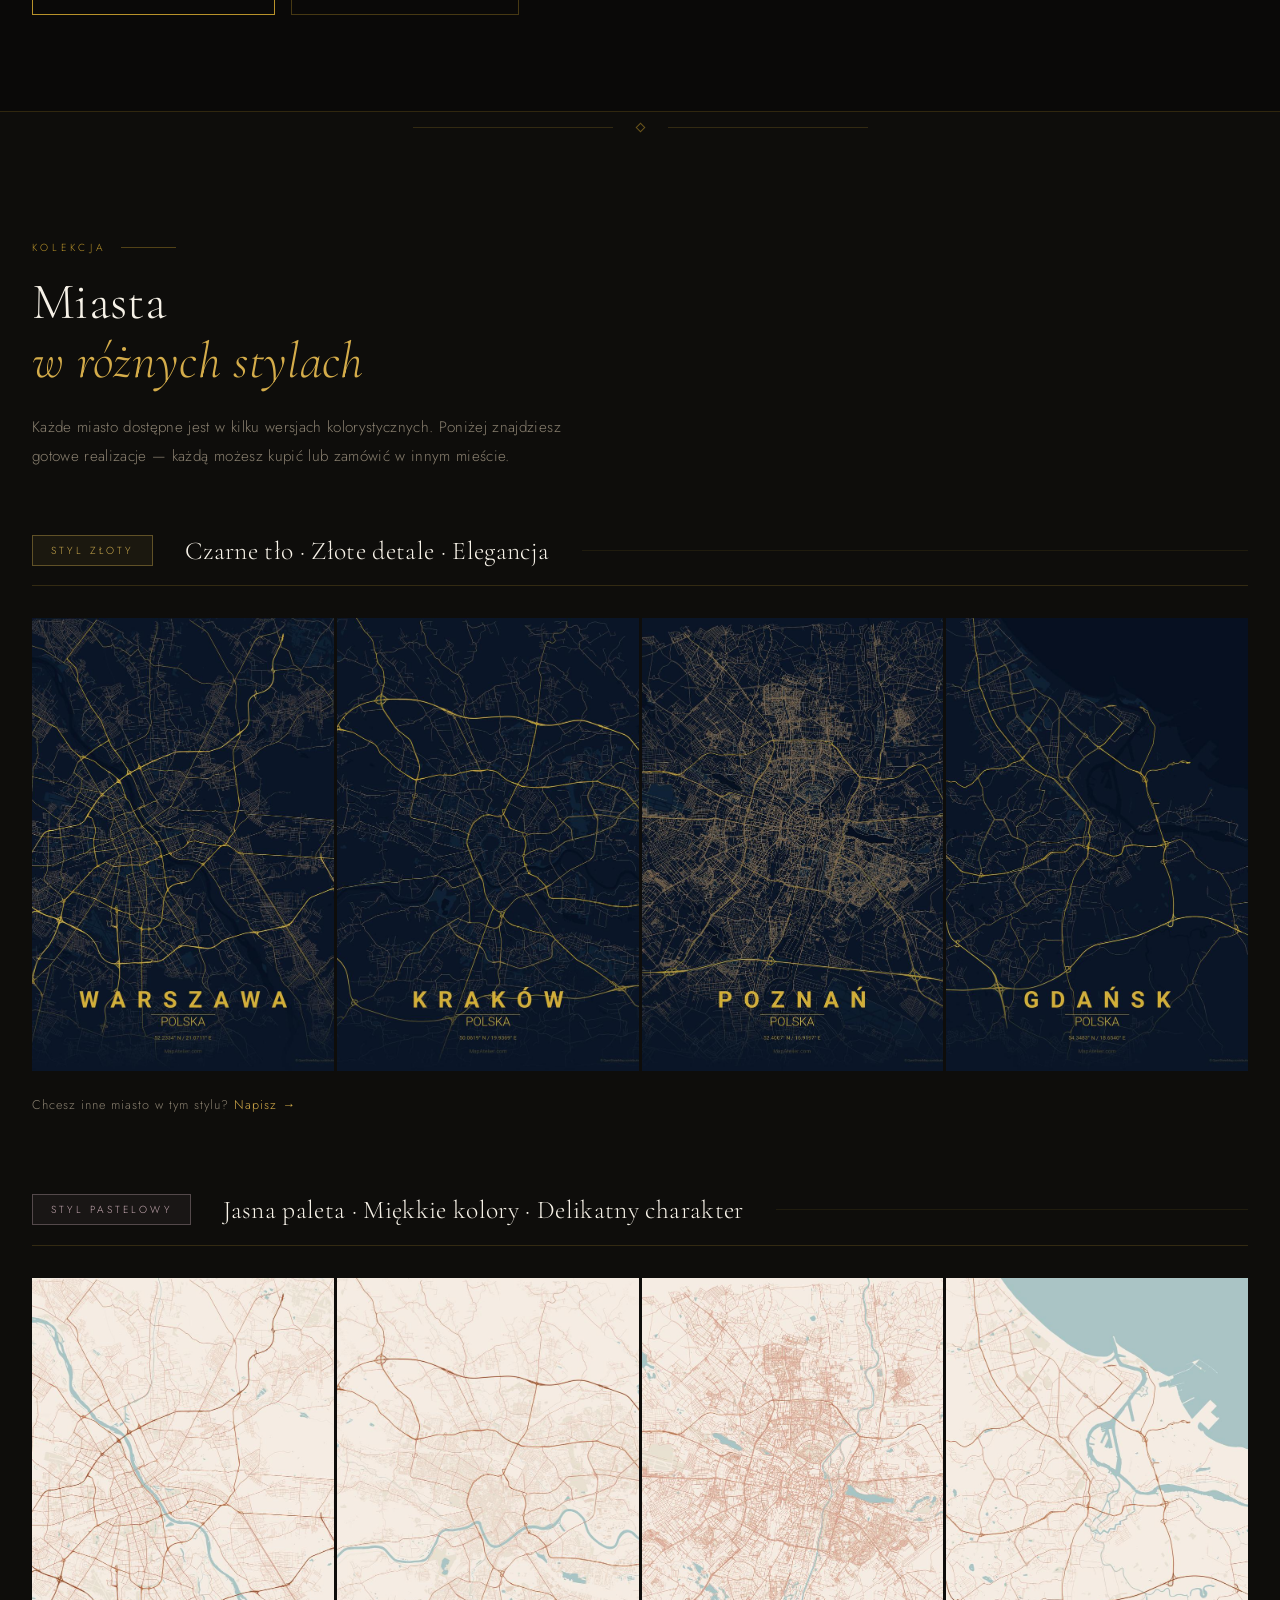
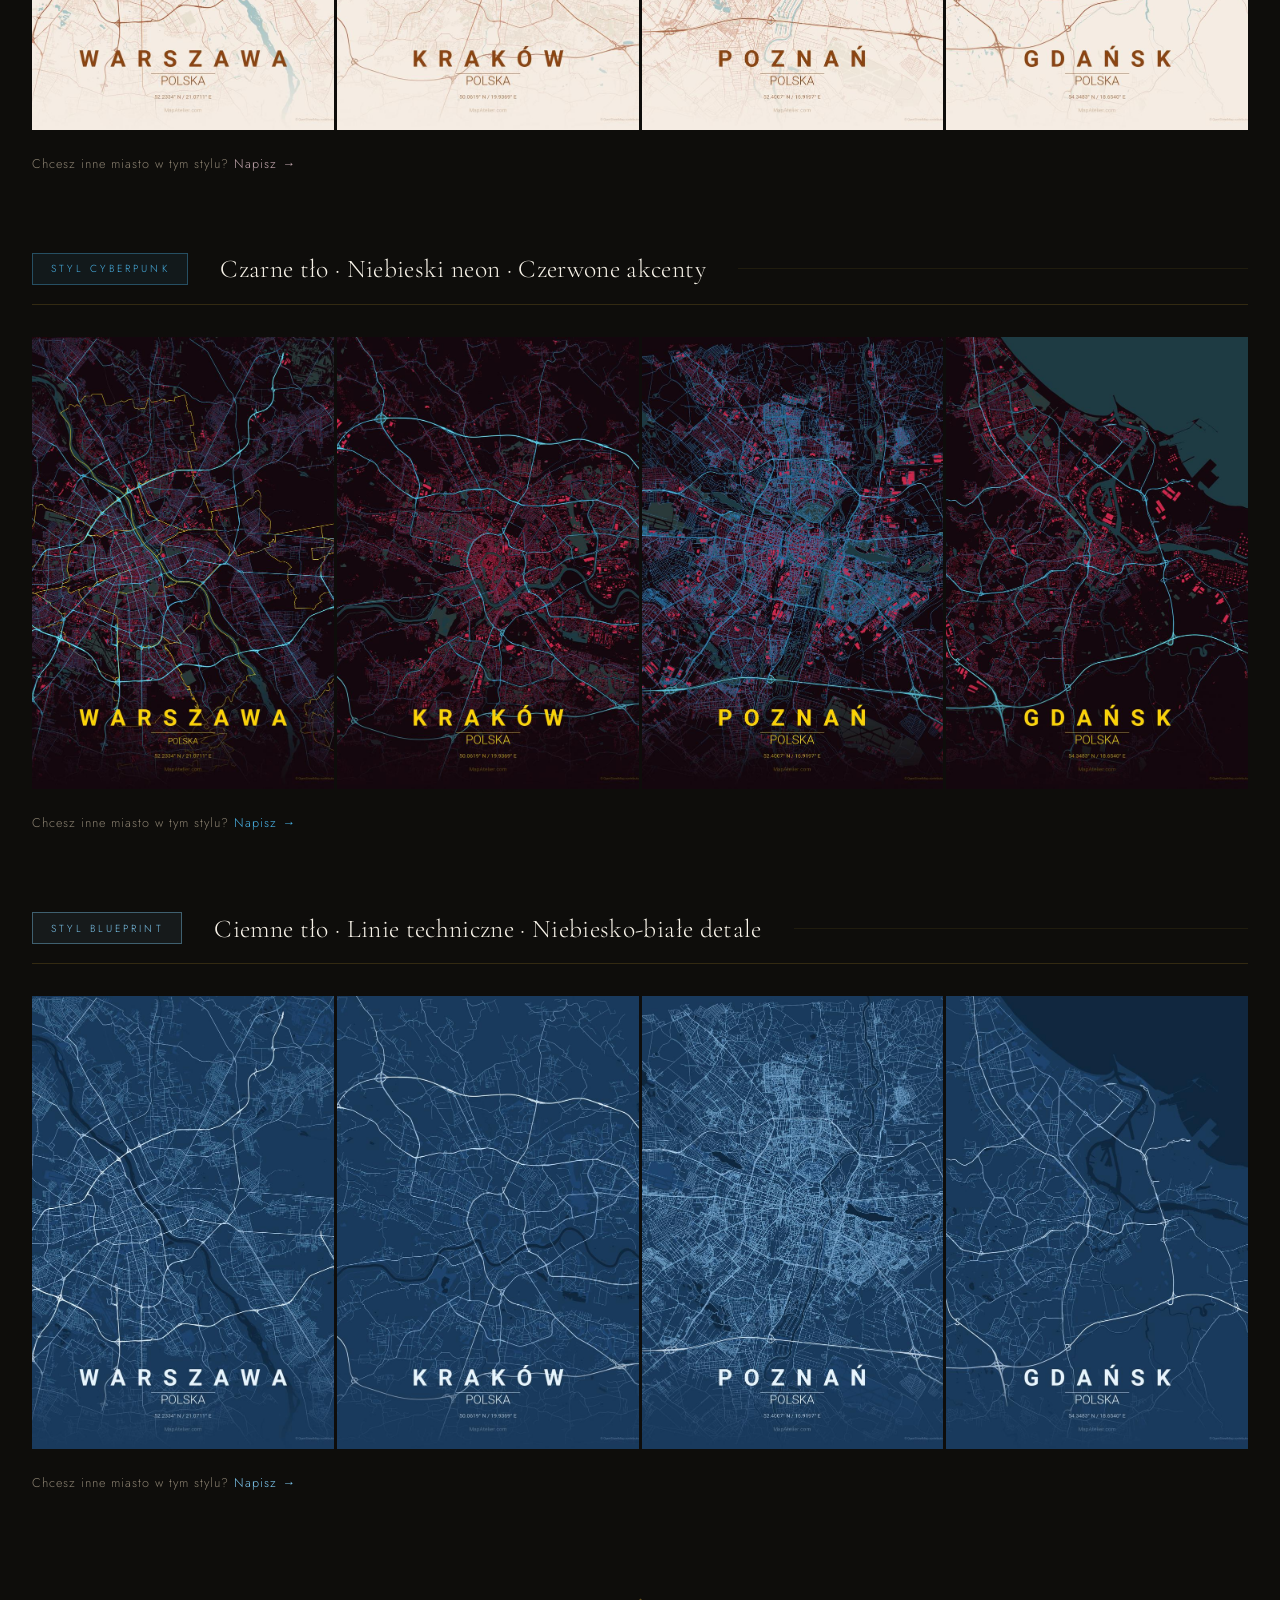
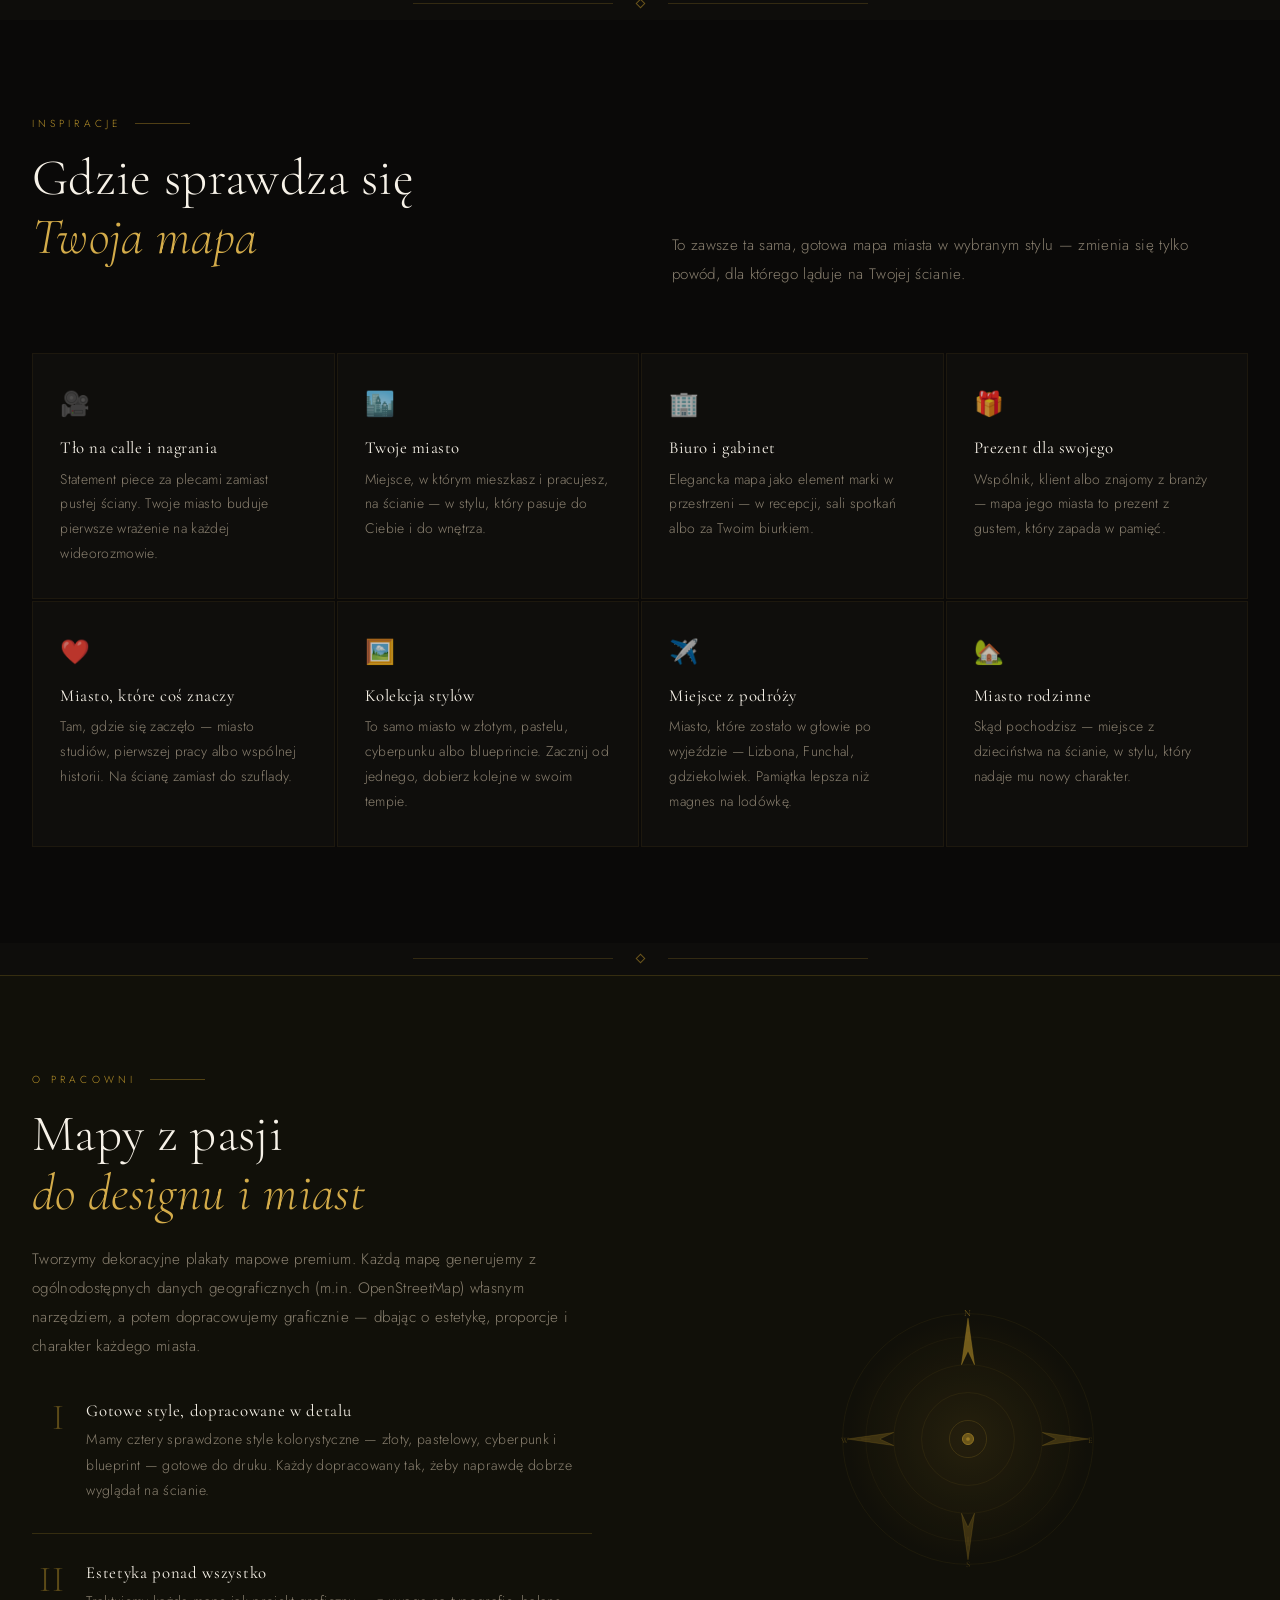
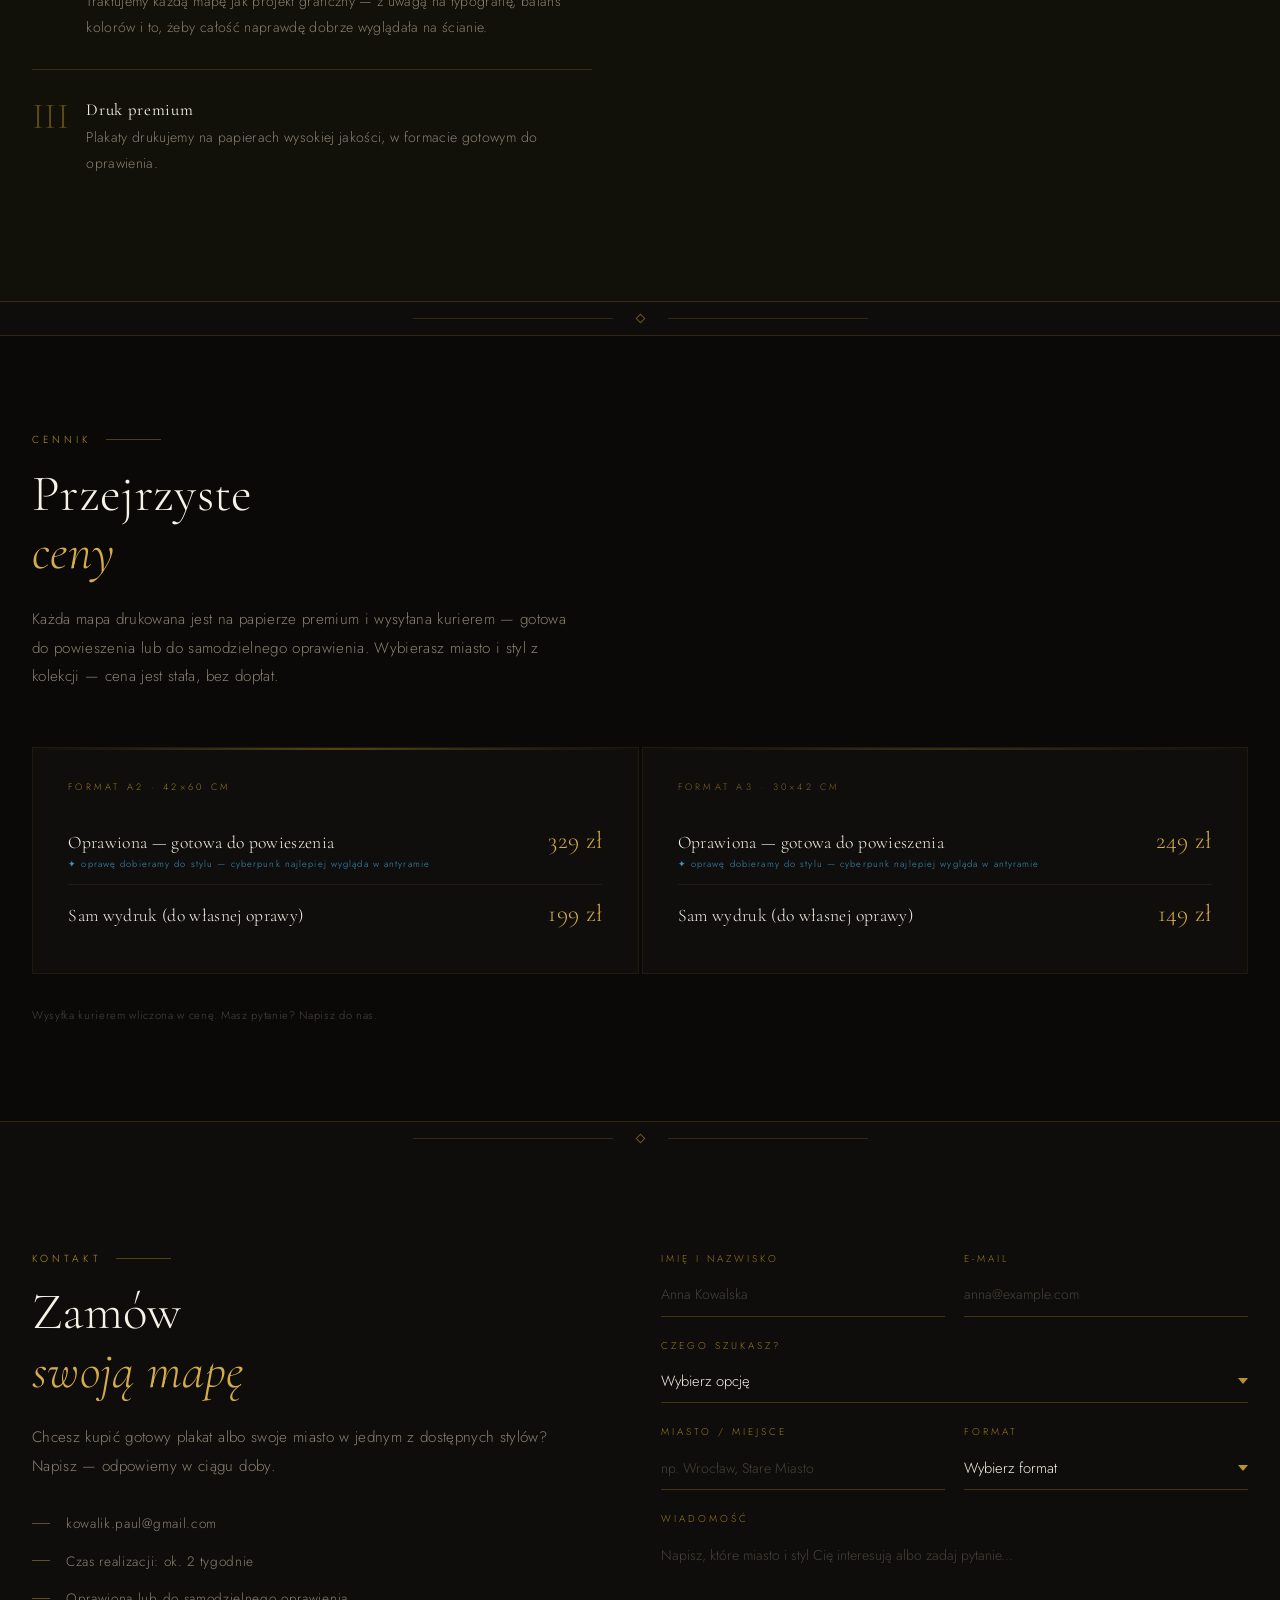
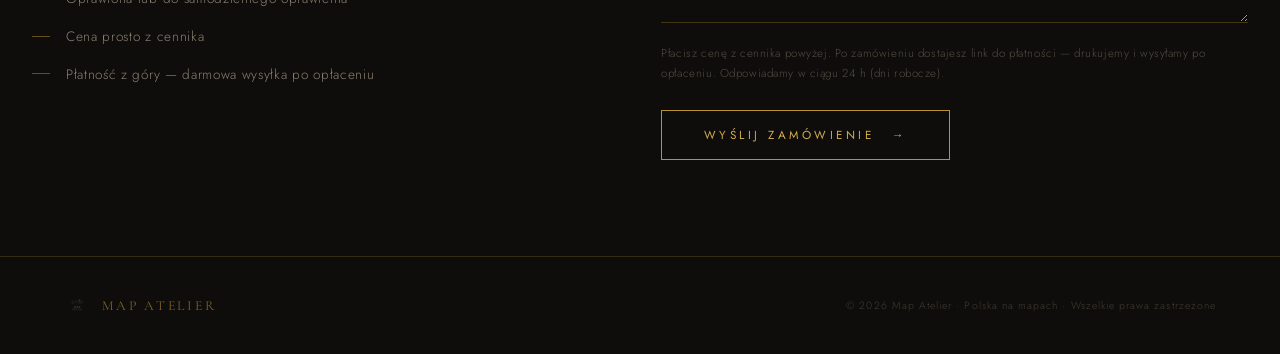
==== commit ed6247c9: "Update index.html" ====
--- a/index.html
+++ b/index.html
@@ -158,6 +158,9 @@
 .form-submit .arrow{transition:transform .3s}
 .form-submit:hover .arrow{transform:translateX(4px)}
 .form-note{font-size:.72rem;color:var(--warm-gray);opacity:.55;letter-spacing:.05em;line-height:1.7}
+.form-group input.invalid,.form-group select.invalid,.form-group textarea.invalid{border-bottom-color:#d8785a}
+.form-error{display:none;font-size:.76rem;color:#e08a78;letter-spacing:.04em;line-height:1.6;margin-top:.2rem}
+.form-error.show{display:block}
 
 footer{border-top:1px solid var(--line);padding:2.2rem 4rem;display:flex;align-items:center;justify-content:space-between;flex-wrap:wrap;gap:1rem}
 .footer-logo-wrap{display:flex;align-items:center;gap:.75rem}
@@ -247,10 +250,10 @@
 <section class="hero">
   <p class="hero-eyebrow reveal">Map Atelier · Pracownia dekoracyjna</p>
   <h1 class="reveal reveal-delay-1">Polska<br>na <em>mapach</em></h1>
-  <p class="hero-sub reveal reveal-delay-2">Gotowe plakaty do kupienia · Własne miasto na zamówienie · Edycje limitowane</p>
+  <p class="hero-sub reveal reveal-delay-2">Gotowe plakaty do kupienia · Twoje miasto w naszym stylu · Edycje limitowane</p>
   <div class="hero-ctas reveal reveal-delay-3">
     <a href="#miasta" class="hero-cta">Zobacz mapy <span class="arrow">→</span></a>
-    <a href="#zamow" class="hero-cta secondary">Zamów własną <span class="arrow">→</span></a>
+    <a href="#zamow" class="hero-cta secondary">Zamów mapę <span class="arrow">→</span></a>
   </div>
   <div class="scroll-hint"><span>Przewiń</span><span class="scroll-line"></span></div>
 </section>
@@ -259,7 +262,7 @@
 <section id="jak-to-dziala">
   <div class="container">
     <p class="section-label reveal">Jak to działa</p>
-    <h2 class="section-title reveal reveal-delay-1">Trzy sposoby<br>na <em>własną mapę</em></h2>
+    <h2 class="section-title reveal reveal-delay-1">Dwa sposoby<br>na <em>swoją mapę</em></h2>
     <div class="how-grid">
       <div class="how-card reveal">
         <div class="how-num">01</div>
@@ -270,11 +273,6 @@
         <div class="how-num">02</div>
         <p class="how-title">Swoje miasto w gotowym stylu</p>
         <p class="how-desc">Podoba Ci się styl złoty, pastelowy, cyberpunk albo blueprint — ale chcesz innego miasta? Żaden problem. Wykonamy Twoje miasto w dowolnym z dostępnych stylów, w wybranym formacie.</p>
-      </div>
-      <div class="how-card reveal reveal-delay-2">
-        <div class="how-num">03</div>
-        <p class="how-title">Projekt od zera</p>
-        <p class="how-desc">Masz inny pomysł na kolorystykę, układ, przeznaczenie? Opowiedz nam o tym — razem ustalimy co chcesz osiągnąć i stworzymy mapę skrojoną dokładnie pod Ciebie.</p>
       </div>
     </div>
     <div class="how-cta-row reveal reveal-delay-1">
@@ -404,52 +402,52 @@
     <div class="ideas-intro">
       <div>
         <p class="section-label reveal">Inspiracje</p>
-        <h2 class="section-title reveal reveal-delay-1">Katalog<em> pomysłów</em></h2>
+        <h2 class="section-title reveal reveal-delay-1">Gdzie sprawdza się<br><em>Twoja mapa</em></h2>
       </div>
       <p class="section-desc reveal reveal-delay-1">
-        Mapa to nie tylko dekoracja — to opowieść o miejscu, które coś dla Ciebie znaczy. Oto kilka pomysłów, które można zrealizować razem.
+        To zawsze ta sama, gotowa mapa miasta w wybranym stylu — zmienia się tylko powód, dla którego ląduje na Twojej ścianie.
       </p>
     </div>
     <div class="ideas-grid">
       <div class="idea-card reveal">
-        <span class="idea-icon">💍</span>
-        <p class="idea-title">Prezent na ślub</p>
-        <p class="idea-desc">Mapa miejsc, które napisały Waszą historię — gdzie się poznaliście, gdzie padło pytanie, gdzie zamieszkaliście. Wyjątkowy i niepowtarzalny prezent.</p>
+        <span class="idea-icon">🎥</span>
+        <p class="idea-title">Tło na calle i nagrania</p>
+        <p class="idea-desc">Statement piece za plecami zamiast pustej ściany. Twoje miasto buduje pierwsze wrażenie na każdej wideorozmowie.</p>
       </div>
       <div class="idea-card reveal reveal-delay-1">
-        <span class="idea-icon">⚽</span>
-        <p class="idea-title">Mapa kibica</p>
-        <p class="idea-desc">Twoje miasto ze stadionami, trasami kibiców i ikonicznymi punktami piłkarskiej historii. Idealny prezent dla fana klubu.</p>
+        <span class="idea-icon">🏙️</span>
+        <p class="idea-title">Twoje miasto</p>
+        <p class="idea-desc">Miejsce, w którym mieszkasz i pracujesz, na ścianie — w stylu, który pasuje do Ciebie i do wnętrza.</p>
       </div>
       <div class="idea-card reveal reveal-delay-2">
-        <span class="idea-icon">☕</span>
-        <p class="idea-title">Mapa kawiarni</p>
-        <p class="idea-desc">Sieć ulubionych lokali zaznaczona na mapie miasta. Dla właściciela kawiarni, barista z pasją albo zagorzałego kawosza.</p>
+        <span class="idea-icon">🏢</span>
+        <p class="idea-title">Biuro i gabinet</p>
+        <p class="idea-desc">Elegancka mapa jako element marki w przestrzeni — w recepcji, sali spotkań albo za Twoim biurkiem.</p>
       </div>
       <div class="idea-card reveal reveal-delay-3">
-        <span class="idea-icon">🏨</span>
-        <p class="idea-title">Mapa hoteli / lokali</p>
-        <p class="idea-desc">Wszystkie lokalizacje Twojej sieci na jednej eleganckiej mapie. Oryginalny gadżet firmowy albo dekoracja recepcji.</p>
+        <span class="idea-icon">🎁</span>
+        <p class="idea-title">Prezent dla swojego</p>
+        <p class="idea-desc">Wspólnik, klient albo znajomy z branży — mapa jego miasta to prezent z gustem, który zapada w pamięć.</p>
       </div>
       <div class="idea-card reveal">
-        <span class="idea-icon">🏃</span>
-        <p class="idea-title">Trasa biegacza</p>
-        <p class="idea-desc">Ulubiona trasa, maraton, bieg z historią — uwieczniona jako plakat. Pamiątka lepiej niż medal.</p>
+        <span class="idea-icon">❤️</span>
+        <p class="idea-title">Miasto, które coś znaczy</p>
+        <p class="idea-desc">Tam, gdzie się zaczęło — miasto studiów, pierwszej pracy albo wspólnej historii. Na ścianę zamiast do szuflady.</p>
       </div>
       <div class="idea-card reveal reveal-delay-1">
-        <span class="idea-icon">🏠</span>
-        <p class="idea-title">Dom i okolice</p>
-        <p class="idea-desc">Twoja dzielnica, ulica, budynek — wspomnienie miejsca, do którego zawsze wraca się myślami. Idealne na przeprowadzkę lub chrzciny.</p>
+        <span class="idea-icon">🖼️</span>
+        <p class="idea-title">Kolekcja stylów</p>
+        <p class="idea-desc">To samo miasto w złotym, pastelu, cyberpunku albo blueprincie. Zacznij od jednego, dobierz kolejne w swoim tempie.</p>
       </div>
       <div class="idea-card reveal reveal-delay-2">
-        <span class="idea-icon">🌍</span>
-        <p class="idea-title">Mapa podróży</p>
-        <p class="idea-desc">Wszystkie odwiedzone miejsca w kraju lub na świecie. Twoja historia zapisana punktami na mapie — na ścianę zamiast albumu.</p>
+        <span class="idea-icon">✈️</span>
+        <p class="idea-title">Miejsce z podróży</p>
+        <p class="idea-desc">Miasto, które zostało w głowie po wyjeździe — Lizbona, Funchal, gdziekolwiek. Pamiątka lepsza niż magnes na lodówkę.</p>
       </div>
       <div class="idea-card reveal reveal-delay-3">
-        <span class="idea-icon">✨</span>
-        <p class="idea-title">Twój pomysł</p>
-        <p class="idea-desc">Masz inną wizję? Napisz — chętnie porozmawiamy. Każdy projekt zaczynamy od rozmowy o tym, co chcesz osiągnąć.</p>
+        <span class="idea-icon">🏡</span>
+        <p class="idea-title">Miasto rodzinne</p>
+        <p class="idea-desc">Skąd pochodzisz — miejsce z dzieciństwa na ścianie, w stylu, który nadaje mu nowy charakter.</p>
       </div>
     </div>
   </div>
@@ -466,14 +464,14 @@
         <p class="section-label reveal">O pracowni</p>
         <h2 class="section-title reveal reveal-delay-1">Mapy z pasji<br><em>do designu i miast</em></h2>
         <p class="section-desc reveal reveal-delay-2">
-          Tworzymy dekoracyjne plakaty mapowe na zamówienie. Korzystamy z ogólnodostępnych danych geograficznych (m.in. OpenStreetMap), które przetwarzamy graficznie — dbając o estetykę, proporcje i unikalny charakter każdego projektu.
+          Tworzymy dekoracyjne plakaty mapowe premium. Każdą mapę generujemy z ogólnodostępnych danych geograficznych (m.in. OpenStreetMap) własnym narzędziem, a potem dopracowujemy graficznie — dbając o estetykę, proporcje i charakter każdego miasta.
         </p>
         <div class="pillars">
           <div class="pillar reveal">
             <span class="pillar-num">I</span>
             <div>
-              <p class="pillar-title">Styl to punkt wyjścia, nie ograniczenie</p>
-              <p class="pillar-text">Mamy sprawdzone style kolorystyczne, które dobrze wyglądają i są gotowe do realizacji. Ale chętnie wyjdziemy poza nie — jeśli masz inną wizję, możemy ją wspólnie opracować.</p>
+              <p class="pillar-title">Gotowe style, dopracowane w detalu</p>
+              <p class="pillar-text">Mamy cztery sprawdzone style kolorystyczne — złoty, pastelowy, cyberpunk i blueprint — gotowe do druku. Każdy dopracowany tak, żeby naprawdę dobrze wyglądał na ścianie.</p>
             </div>
           </div>
           <div class="pillar reveal reveal-delay-1">
@@ -526,7 +524,7 @@
     <p class="section-label reveal">Cennik</p>
     <h2 class="section-title reveal reveal-delay-1">Przejrzyste<br><em>ceny</em></h2>
     <p class="section-desc reveal reveal-delay-2" style="margin-bottom:3.5rem">
-      Każda mapa drukowana jest na papierze premium i wysyłana kurierem — gotowa do powieszenia lub do samodzielnego oprawienia. Projekt graficzny, w tym tworzenie nowych stylów i indywidualnych interpretacji, jest wliczony w cenę i nie jest osobno doliczany.
+      Każda mapa drukowana jest na papierze premium i wysyłana kurierem — gotowa do powieszenia lub do samodzielnego oprawienia. Wybierasz miasto i styl z kolekcji — cena jest stała, bez dopłat.
     </p>
 
     <div class="price-grid reveal reveal-delay-1">
@@ -536,19 +534,15 @@
         <div class="price-box-top" style="background:linear-gradient(to right,transparent,rgba(184,146,42,.4),transparent)"></div>
         <p class="price-label" style="opacity:.8">Format A2 · 42×60 cm</p>
         <div class="price-row">
-          <span class="price-name">W ramce drewnianej</span>
-          <span class="price-val">200 zł</span>
+          <div>
+            <span class="price-name">Oprawiona — gotowa do powieszenia</span>
+            <span class="price-note">✦ oprawę dobieramy do stylu — cyberpunk najlepiej wygląda w antyramie</span>
+          </div>
+          <span class="price-val">329 zł</span>
         </div>
         <div class="price-row">
-          <div>
-            <span class="price-name">W antyramie</span>
-            <span class="price-note">✦ Polecane do stylu Cyberpunk</span>
-          </div>
-          <span class="price-val">150 zł</span>
-        </div>
-        <div class="price-row">
-          <span class="price-name">Bez ramki</span>
-          <span class="price-val">100 zł</span>
+          <span class="price-name">Sam wydruk (do własnej oprawy)</span>
+          <span class="price-val">199 zł</span>
         </div>
       </div>
 
@@ -557,47 +551,22 @@
         <div class="price-box-top" style="background:linear-gradient(to right,transparent,rgba(184,146,42,.25),transparent)"></div>
         <p class="price-label" style="opacity:.65">Format A3 · 30×42 cm</p>
         <div class="price-row">
-          <span class="price-name">W ramce drewnianej</span>
-          <span class="price-val">100 zł</span>
+          <div>
+            <span class="price-name">Oprawiona — gotowa do powieszenia</span>
+            <span class="price-note">✦ oprawę dobieramy do stylu — cyberpunk najlepiej wygląda w antyramie</span>
+          </div>
+          <span class="price-val">249 zł</span>
         </div>
         <div class="price-row">
-          <div>
-            <span class="price-name">W antyramie</span>
-            <span class="price-note">✦ Polecane do stylu Cyberpunk</span>
-          </div>
-          <span class="price-val">75 zł</span>
-        </div>
-        <div class="price-row">
-          <span class="price-name">Bez ramki</span>
-          <span class="price-val">50 zł</span>
-        </div>
-      </div>
-
-    </div>
-
-    <!-- Gratis box -->
-    <div class="gratis-box reveal reveal-delay-2">
-      <div class="price-box-top" style="background:linear-gradient(to right,transparent,rgba(184,146,42,.6),transparent)"></div>
-      <div class="gratis-grid">
-        <div>
-          <p class="price-label" style="opacity:.8;margin-bottom:.9rem">Wliczone w cenę · Gratis</p>
-          <div class="gratis-row">
-            <span class="gratis-name">Nowy indywidualny styl kolorystyczny</span>
-            <span class="gratis-val">gratis</span>
-          </div>
-          <div class="gratis-row">
-            <span class="gratis-name">Nowa interpretacja mapy / własny pomysł</span>
-            <span class="gratis-val">gratis</span>
-          </div>
-        </div>
-        <p class="gratis-desc">
-          Masz pomysł na własny styl, nieoczywiste zestawienie kolorów albo zupełnie inną interpretację mapy? Chętnie to zrealizujemy — projekt graficzny wliczony jest w cenę wydruku. Napisz do nas, a razem wymyślimy coś wyjątkowego.
-        </p>
-      </div>
+          <span class="price-name">Sam wydruk (do własnej oprawy)</span>
+          <span class="price-val">149 zł</span>
+        </div>
+      </div>
+
     </div>
 
     <div style="margin-top:2rem;font-size:.7rem;color:var(--warm-gray);opacity:.5;letter-spacing:.06em;line-height:1.7">
-      Koszt wysyłki kurierskiej doliczany jest do zamówienia. W razie pytań — napisz do nas, chętnie wycenimy indywidualnie.
+      Wysyłka kurierem wliczona w cenę. Masz pytanie? Napisz do nas.
     </div>
 
   </div>
@@ -612,15 +581,16 @@
     <div class="contact-layout">
       <div>
         <p class="section-label reveal">Kontakt</p>
-        <h2 class="section-title reveal reveal-delay-1">Zamów mapę<br><em>lub zapytaj o projekt</em></h2>
+        <h2 class="section-title reveal reveal-delay-1">Zamów<br><em>swoją mapę</em></h2>
         <p class="section-desc reveal reveal-delay-2">
-          Chcesz kupić gotowy plakat, zamówić swoje miasto w jednym z dostępnych stylów, albo porozmawiać o czymś zupełnie innym? Napisz — odpowiemy w ciągu doby.
+          Chcesz kupić gotowy plakat albo swoje miasto w jednym z dostępnych stylów? Napisz — odpowiemy w ciągu doby.
         </p>
         <div class="contact-detail reveal reveal-delay-3">
           <div class="contact-item"><a href="mailto:kowalik.paul@gmail.com">kowalik.paul@gmail.com</a></div>
           <div class="contact-item">Czas realizacji: ok. 2 tygodnie</div>
-          <div class="contact-item">Wysyłka kurierem: wydrukowane w ramce lub bez ramki do samodzielnego oprawienia</div>
-          <div class="contact-item">Konsultacja bezpłatna</div>
+          <div class="contact-item">Oprawiona lub do samodzielnego oprawienia</div>
+          <div class="contact-item">Cena prosto z cennika</div>
+          <div class="contact-item">Płatność z góry — darmowa wysyłka po opłaceniu</div>
         </div>
       </div>
       <form class="order-form reveal reveal-delay-1" onsubmit="handleSubmit(event)" novalidate>
@@ -640,8 +610,6 @@
             <option value="">Wybierz opcję</option>
             <option>Chcę kupić gotowy plakat z kolekcji</option>
             <option>Chcę swoje miasto w istniejącym stylu</option>
-            <option>Chcę projekt od zera / własny pomysł</option>
-            <option>Jeszcze nie wiem — chcę porozmawiać</option>
           </select>
         </div>
         <div class="form-row">
@@ -653,20 +621,19 @@
             <label for="format">Format</label>
             <select id="format" name="format">
               <option value="">Wybierz format</option>
-              <option>30×40 cm</option>
-              <option>50×70 cm</option>
-              <option>60×80 cm</option>
-              <option>70×100 cm</option>
+              <option>A3 · 30×42 cm</option>
+              <option>A2 · 42×60 cm</option>
               <option>Nie wiem jeszcze</option>
             </select>
           </div>
         </div>
         <div class="form-group">
           <label for="message">Wiadomość</label>
-          <textarea id="message" name="message" placeholder="Opisz swój pomysł, okazję, styl jaki Cię interesuje albo zadaj pytanie..."></textarea>
-        </div>
-        <p class="form-note">Odpowiedź w ciągu 24 h (dni robocze). Przesłanie formularza to pierwszy krok — wycenę ustalimy razem po rozmowie.</p>
-        <button type="submit" class="form-submit">Wyślij wiadomość <span class="arrow">→</span></button>
+          <textarea id="message" name="message" placeholder="Napisz, które miasto i styl Cię interesują albo zadaj pytanie..."></textarea>
+        </div>
+        <p class="form-note">Płacisz cenę z cennika powyżej. Po zamówieniu dostajesz link do płatności — drukujemy i wysyłamy po opłaceniu. Odpowiadamy w ciągu 24 h (dni robocze).</p>
+        <p class="form-error" id="formError" role="alert"></p>
+        <button type="submit" class="form-submit">Wyślij zamówienie <span class="arrow">→</span></button>
       </form>
     </div>
   </div>
@@ -689,7 +656,7 @@
   <span class="lb-caption" id="lb-cap"></span>
 </div>
 
-<div class="toast" id="toast">Wiadomość wysłana — odpiszemy wkrótce.</div>
+<div class="toast" id="toast">Zamówienie wysłane — odezwiemy się z linkiem do płatności.</div>
 
 <script>
 const reveals=document.querySelectorAll('.reveal');
@@ -699,23 +666,42 @@
 
 function handleSubmit(e){
   e.preventDefault();
+  const required=[['name','Imię i nazwisko'],['email','E-mail'],['intent','Czego szukasz'],['place','Miasto / miejsce'],['format','Format']];
+  const err=document.getElementById('formError');
+  const missing=[];
+  required.forEach(([id,label])=>{
+    const el=document.getElementById(id);
+    const ok=!!el.value.trim();
+    el.classList.toggle('invalid',!ok);
+    if(!ok)missing.push(label);
+  });
+  const emEl=document.getElementById('email');
+  const emVal=emEl.value.trim();
+  const emailBad=emVal && !/^[^@\s]+@[^@\s]+\.[^@\s]+$/.test(emVal);
+  if(emailBad)emEl.classList.add('invalid');
+  if(missing.length||emailBad){
+    let m='';
+    if(missing.length)m='Uzupełnij wymagane pola: '+missing.join(', ')+'.';
+    if(emailBad)m=(m?m+' ':'')+'Sprawdź adres e-mail.';
+    err.textContent=m;
+    err.classList.add('show');
+    const firstBad=document.querySelector('.order-form .invalid');
+    if(firstBad)firstBad.focus();
+    return;
+  }
+  err.classList.remove('show');
   const n=document.getElementById('name').value.trim();
-  const em=document.getElementById('email').value.trim();
+  const em=emVal;
   const intent=document.getElementById('intent').value;
   const place=document.getElementById('place').value.trim();
   const fmt=document.getElementById('format').value;
   const msg=document.getElementById('message').value.trim();
-  if(!n||!em){
-    const f=!n?document.getElementById('name'):document.getElementById('email');
-    f.style.borderBottomColor='rgba(200,80,60,.8)';
-    setTimeout(()=>f.style.borderBottomColor='',2000);return;
-  }
   const body=[
     'Imię i nazwisko: '+n,
     'E-mail: '+em,
-    intent?'Czego szukasz: '+intent:'',
-    place?'Miasto / miejsce: '+place:'',
-    fmt?'Format: '+fmt:'',
+    'Czego szukasz: '+intent,
+    'Miasto / miejsce: '+place,
+    'Format: '+fmt,
     msg?'\nWiadomość:\n'+msg:'',
   ].filter(Boolean).join('\n');
   const subject=encodeURIComponent('Zamówienie mapy – '+n);
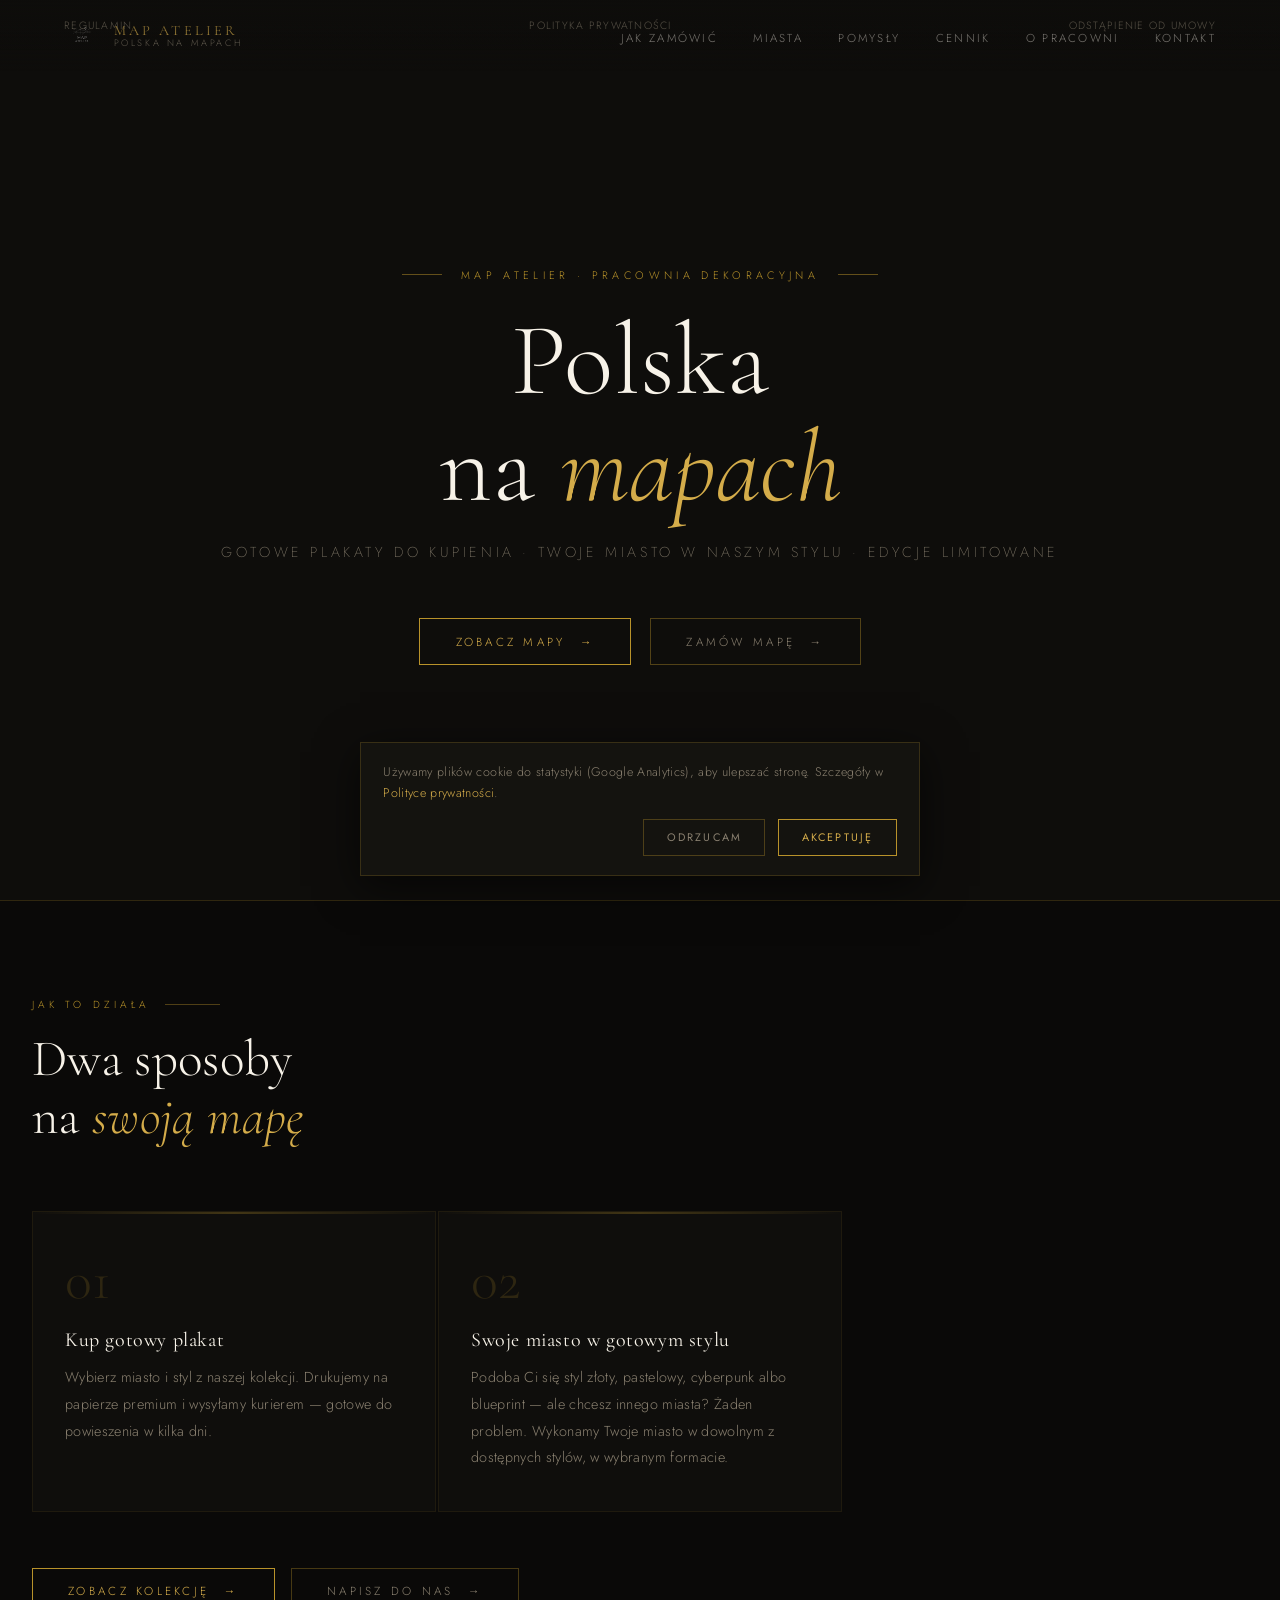
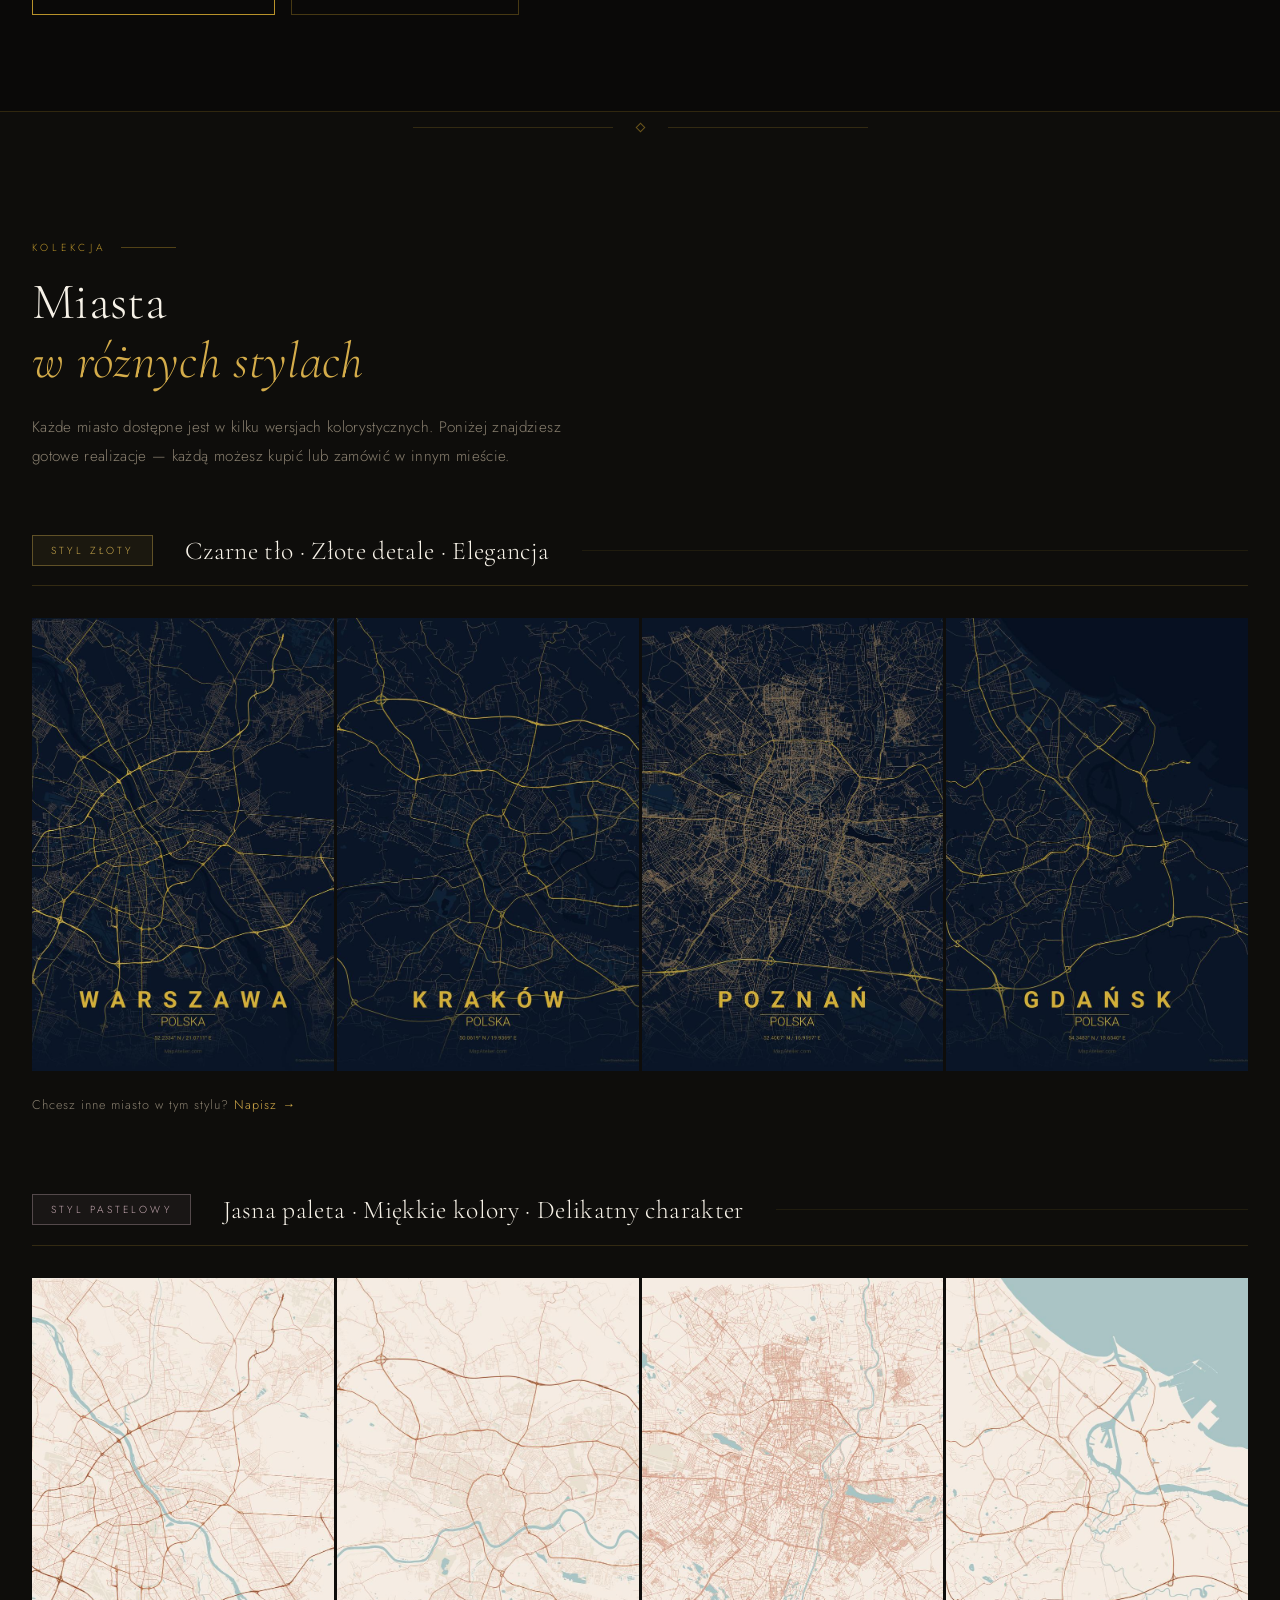
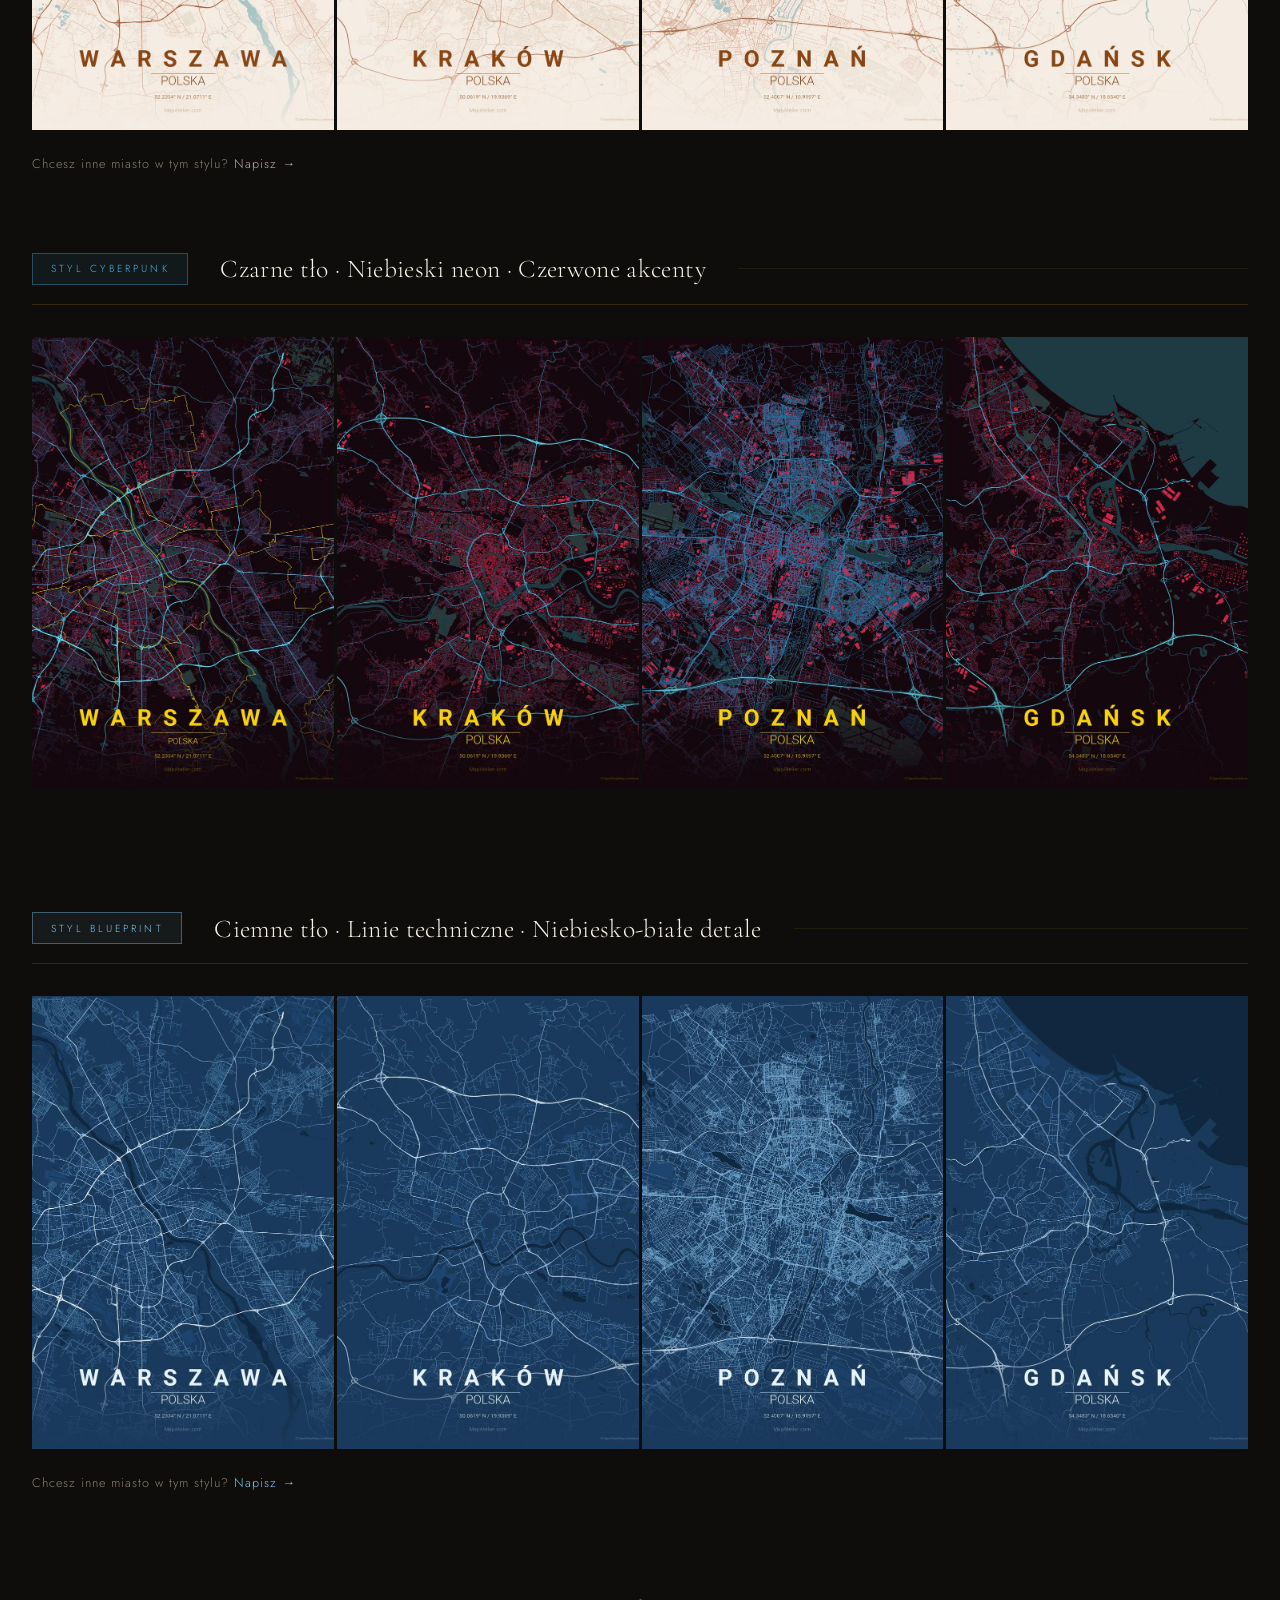
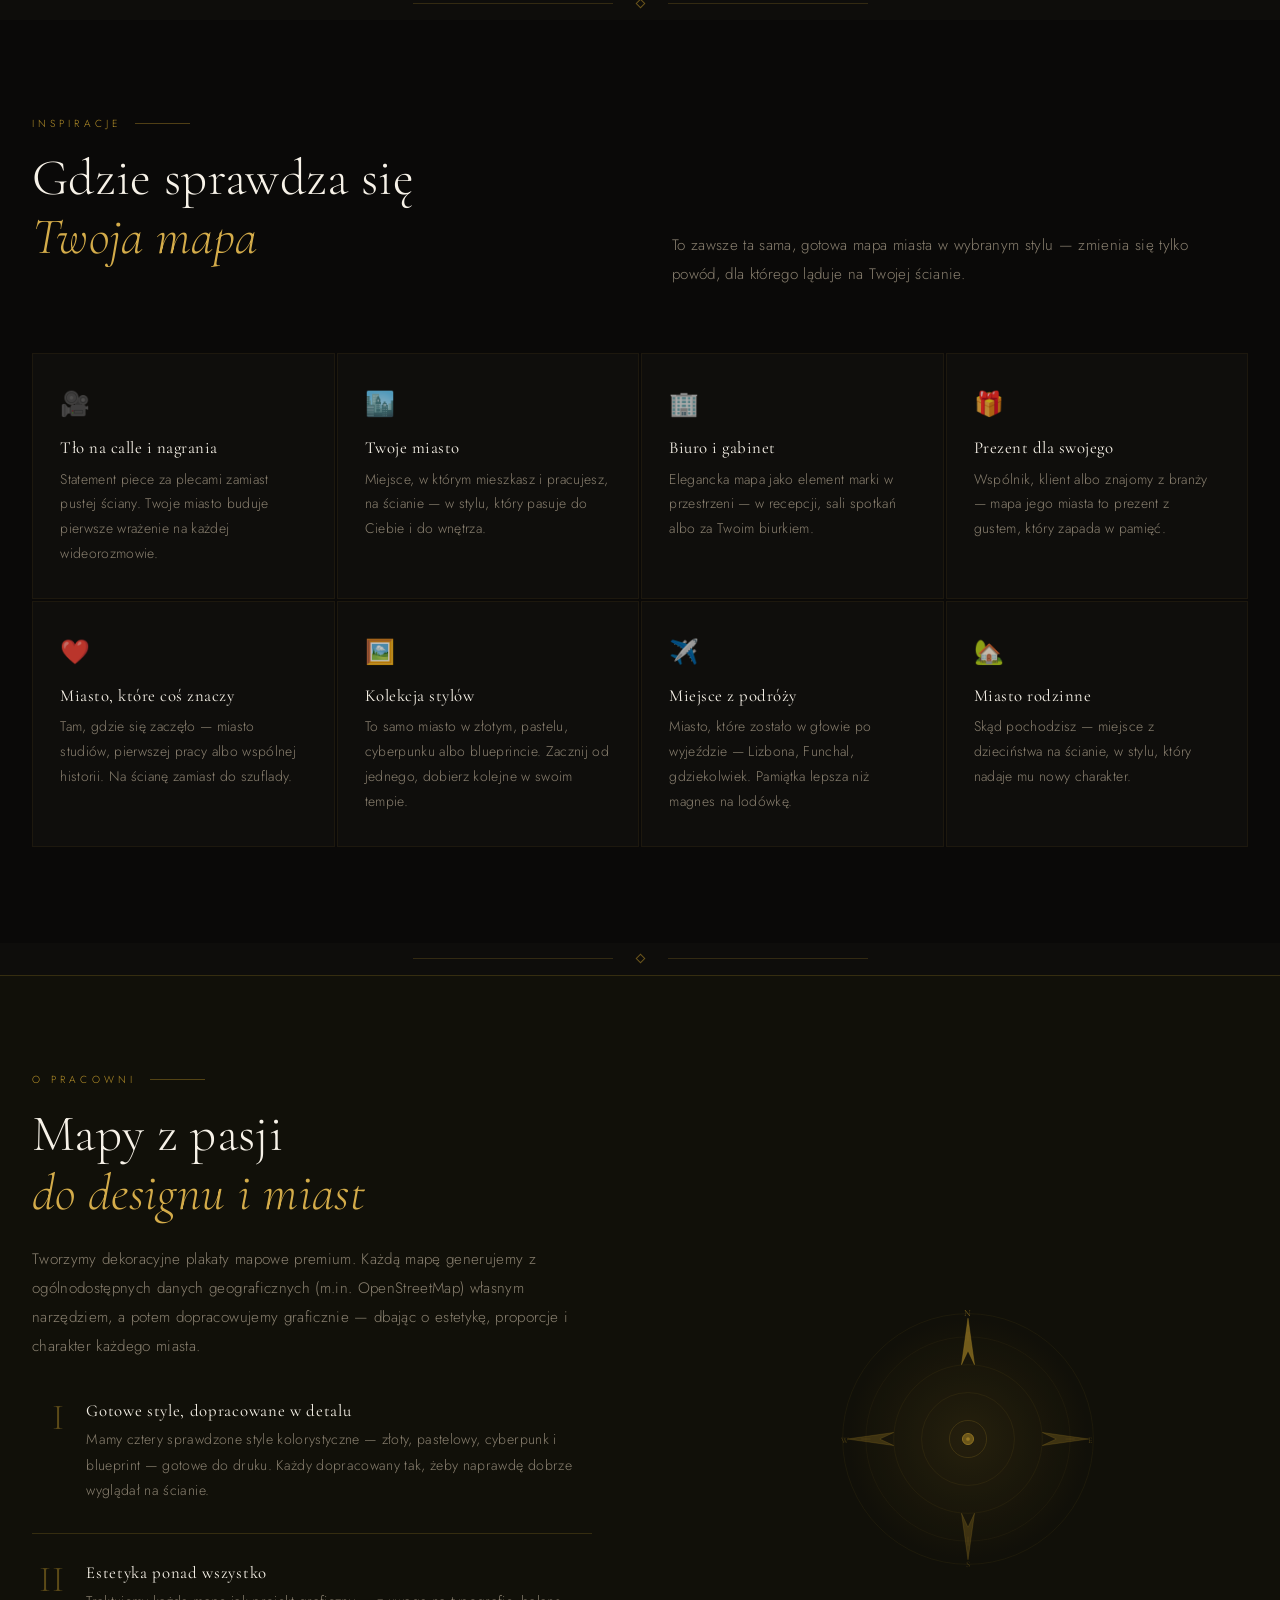
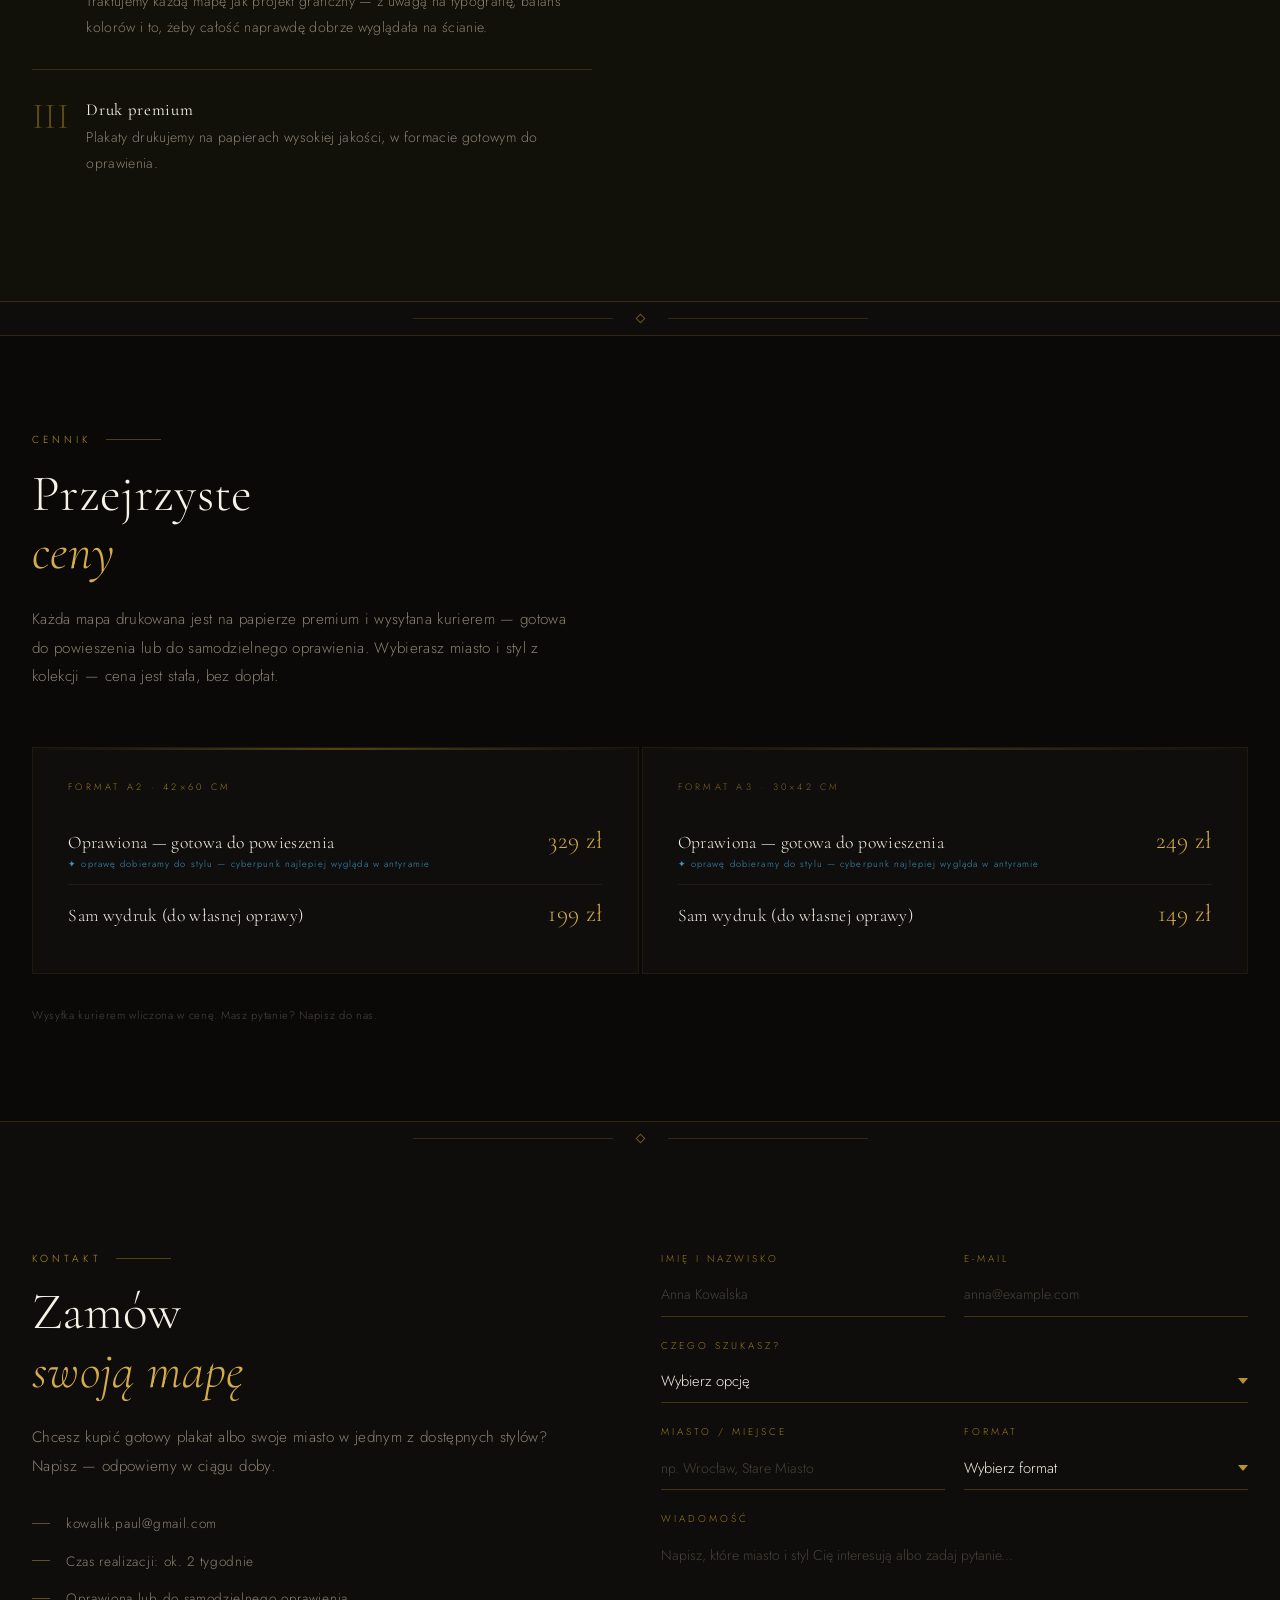
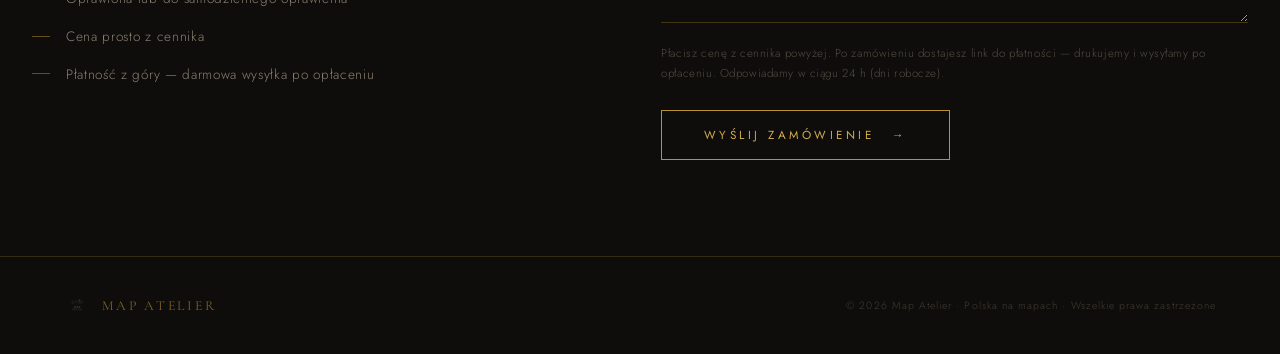
==== commit 5a3365ad: "Update index.html" ====
--- a/index.html
+++ b/index.html
@@ -1,14 +1,19 @@
 <!DOCTYPE html>
 <html lang="pl">
 <head>
-<!-- Google tag (gtag.js) -->
-<script async src="https://www.googletagmanager.com/gtag/js?id=G-ZLGMPD63FB"></script>
+<!-- Google Analytics — ładowany dopiero po zgodzie na cookie (RODO) -->
 <script>
   window.dataLayer = window.dataLayer || [];
   function gtag(){dataLayer.push(arguments);}
-  gtag('js', new Date());
-
-  gtag('config', 'G-ZLGMPD63FB');
+  function loadAnalytics(){
+    if(window.__gaLoaded)return; window.__gaLoaded=true;
+    var s=document.createElement('script');
+    s.async=true; s.src='https://www.googletagmanager.com/gtag/js?id=G-ZLGMPD63FB';
+    document.head.appendChild(s);
+    gtag('js', new Date());
+    gtag('config', 'G-ZLGMPD63FB');
+  }
+  if(localStorage.getItem('cookieConsent')==='granted'){loadAnalytics();}
 </script>
 <meta charset="UTF-8">
 <meta name="viewport" content="width=device-width, initial-scale=1.0">
@@ -167,6 +172,9 @@
 .footer-logo-img{height:26px;width:auto;opacity:.5}
 .footer-logo-text{font-family:'Cormorant Garamond',serif;font-size:.86rem;font-weight:400;letter-spacing:.2em;color:var(--gold);text-transform:uppercase;opacity:.65}
 .footer-copy{font-size:.66rem;letter-spacing:.1em;color:var(--warm-gray);opacity:.4}
+.footer-links{display:flex;gap:1.5rem;flex-wrap:wrap}
+.footer-links a{font-size:.66rem;letter-spacing:.12em;text-transform:uppercase;color:var(--warm-gray);text-decoration:none;opacity:.6;transition:color .3s,opacity .3s}
+.footer-links a:hover{color:var(--gold-light);opacity:1}
 
 .reveal{opacity:0;transform:translateY(28px);transition:opacity .85s ease,transform .85s ease}
 .reveal.visible{opacity:1;transform:none}
@@ -176,6 +184,16 @@
 
 .toast{position:fixed;bottom:2rem;right:2rem;z-index:999;background:#1a1810;border:1px solid var(--gold);color:var(--gold-light);padding:1rem 1.8rem;font-size:.81rem;letter-spacing:.1em;opacity:0;transform:translateY(10px);transition:all .4s;pointer-events:none}
 .toast.show{opacity:1;transform:none}
+.cookie-banner{position:fixed;left:1.5rem;right:1.5rem;bottom:1.5rem;z-index:998;max-width:560px;margin:0 auto;background:#14130f;border:1px solid var(--line);padding:1.2rem 1.4rem;display:none;flex-direction:column;gap:.9rem;box-shadow:0 10px 40px rgba(0,0,0,.6)}
+.cookie-banner.show{display:flex}
+.cookie-banner p{font-size:.78rem;line-height:1.7;color:var(--warm-gray)}
+.cookie-banner a{color:var(--gold-light);text-decoration:none}
+.cookie-actions{display:flex;gap:.8rem;justify-content:flex-end;flex-wrap:wrap}
+.cookie-btn{font-family:'Jost',sans-serif;font-size:.68rem;letter-spacing:.2em;text-transform:uppercase;padding:.6rem 1.4rem;cursor:pointer;background:transparent;transition:all .3s}
+.cookie-btn.ghost{border:1px solid rgba(184,146,42,.35);color:var(--warm-gray)}
+.cookie-btn.ghost:hover{border-color:var(--gold);color:var(--gold-light)}
+.cookie-btn.gold{border:1px solid var(--gold);color:var(--gold-light)}
+.cookie-btn.gold:hover{background:var(--gold);color:var(--ink)}
 
 @media(max-width:1100px){.cities-grid{grid-template-columns:repeat(2,1fr)}.ideas-grid{grid-template-columns:repeat(2,1fr)}}
 @media(max-width:900px){
@@ -645,6 +663,11 @@
     <img src="[data-uri]" alt="Map Atelier" class="footer-logo-img">
     <span class="footer-logo-text">Map Atelier</span>
   </div>
+  <nav class="footer-links">
+    <a href="regulamin.html">Regulamin</a>
+    <a href="polityka-prywatnosci.html">Polityka prywatności</a>
+    <a href="pouczenie-odstapienie.html">Odstąpienie od umowy</a>
+  </nav>
   <span class="footer-copy">© 2026 Map Atelier · Polska na mapach · Wszelkie prawa zastrzeżone</span>
 </footer>
 
@@ -658,11 +681,31 @@
 
 <div class="toast" id="toast">Zamówienie wysłane — odezwiemy się z linkiem do płatności.</div>
 
+<div class="cookie-banner" id="cookieBanner">
+  <p>Używamy plików cookie do statystyki (Google Analytics), aby ulepszać stronę. Szczegóły w <a href="polityka-prywatnosci.html">Polityce prywatności</a>.</p>
+  <div class="cookie-actions">
+    <button class="cookie-btn ghost" onclick="cookieConsent(false)">Odrzucam</button>
+    <button class="cookie-btn gold" onclick="cookieConsent(true)">Akceptuję</button>
+  </div>
+</div>
+
 <script>
 const reveals=document.querySelectorAll('.reveal');
 const obs=new IntersectionObserver(e=>e.forEach(el=>{if(el.isIntersecting)el.target.classList.add('visible')}),{threshold:.08});
 reveals.forEach(el=>obs.observe(el));
 document.querySelectorAll('.hero .reveal').forEach((el,i)=>setTimeout(()=>el.classList.add('visible'),150+i*200));
+
+// Cookie consent (zgoda na Analytics)
+function cookieConsent(granted){
+  localStorage.setItem('cookieConsent',granted?'granted':'denied');
+  var b=document.getElementById('cookieBanner'); if(b)b.classList.remove('show');
+  if(granted&&typeof loadAnalytics==='function')loadAnalytics();
+}
+if(!localStorage.getItem('cookieConsent')){
+  window.addEventListener('DOMContentLoaded',function(){
+    setTimeout(function(){var b=document.getElementById('cookieBanner'); if(b)b.classList.add('show');},800);
+  });
+}
 
 function handleSubmit(e){
   e.preventDefault();
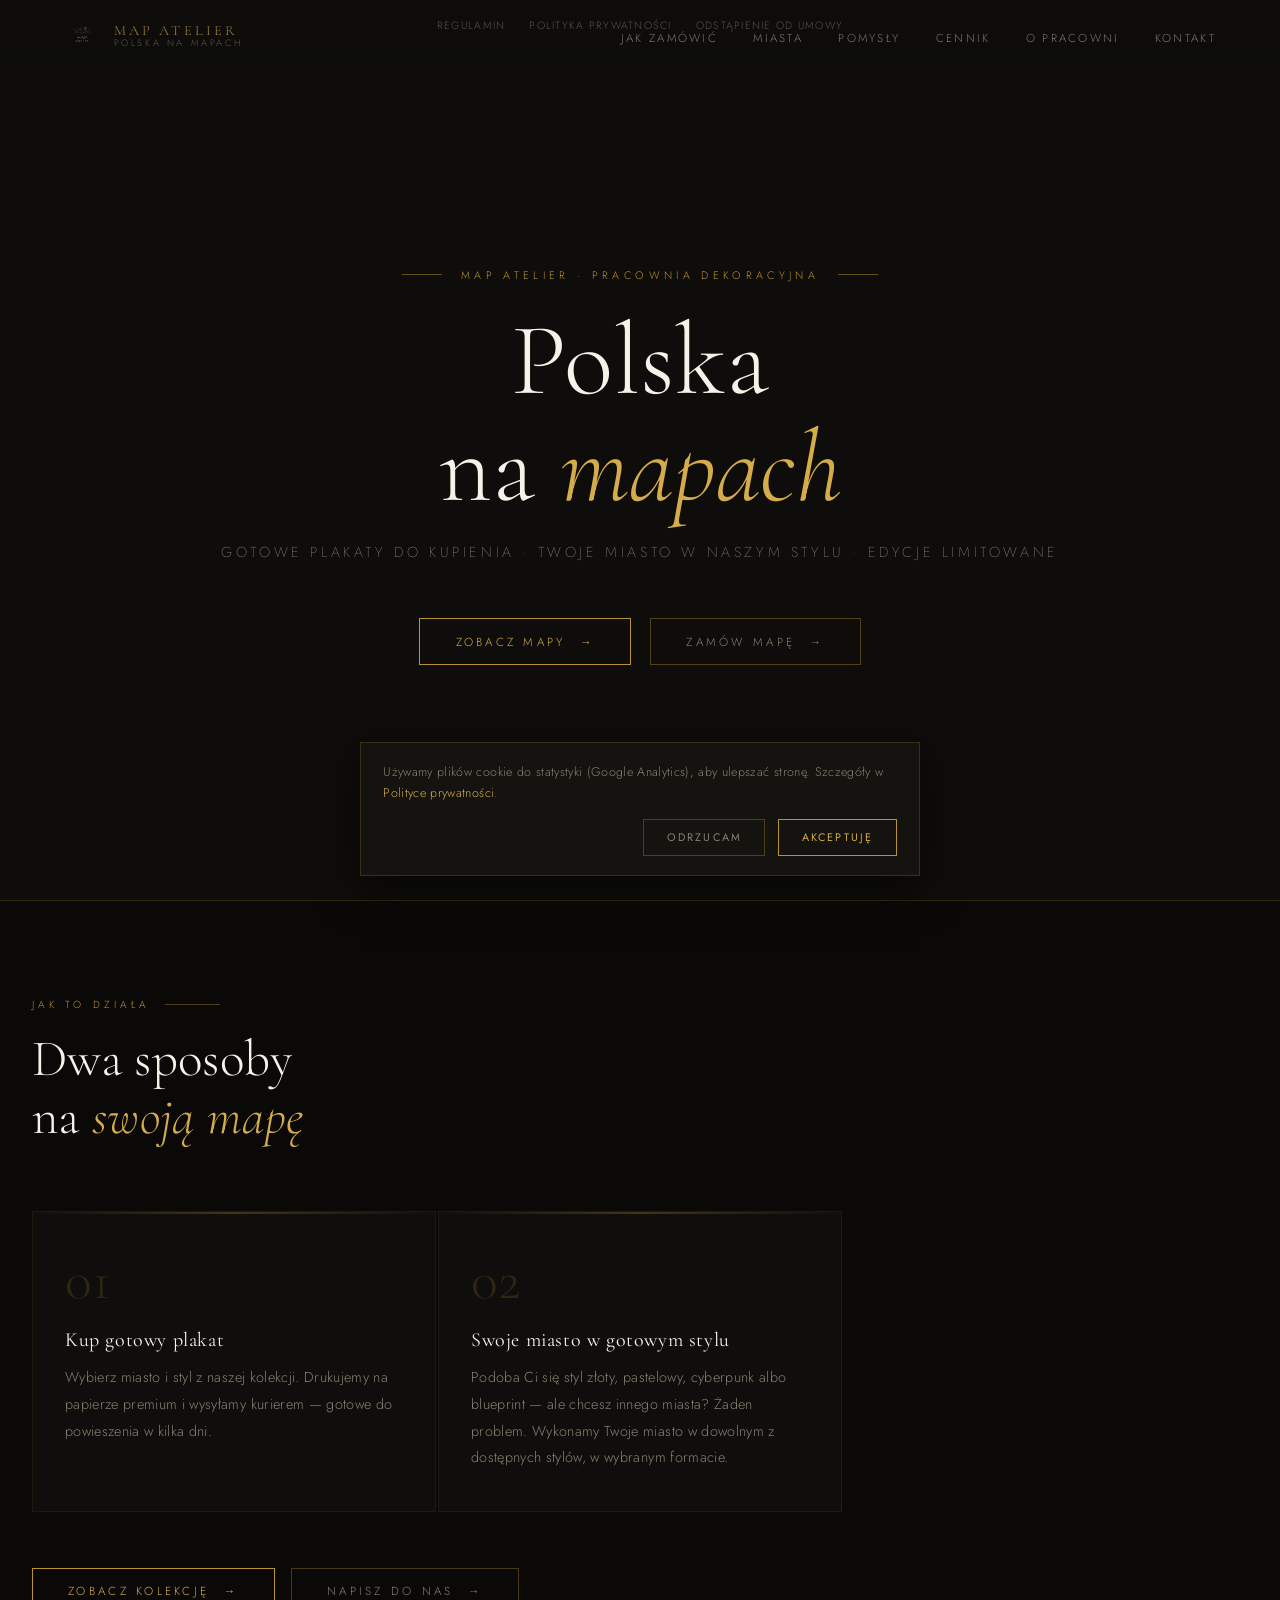
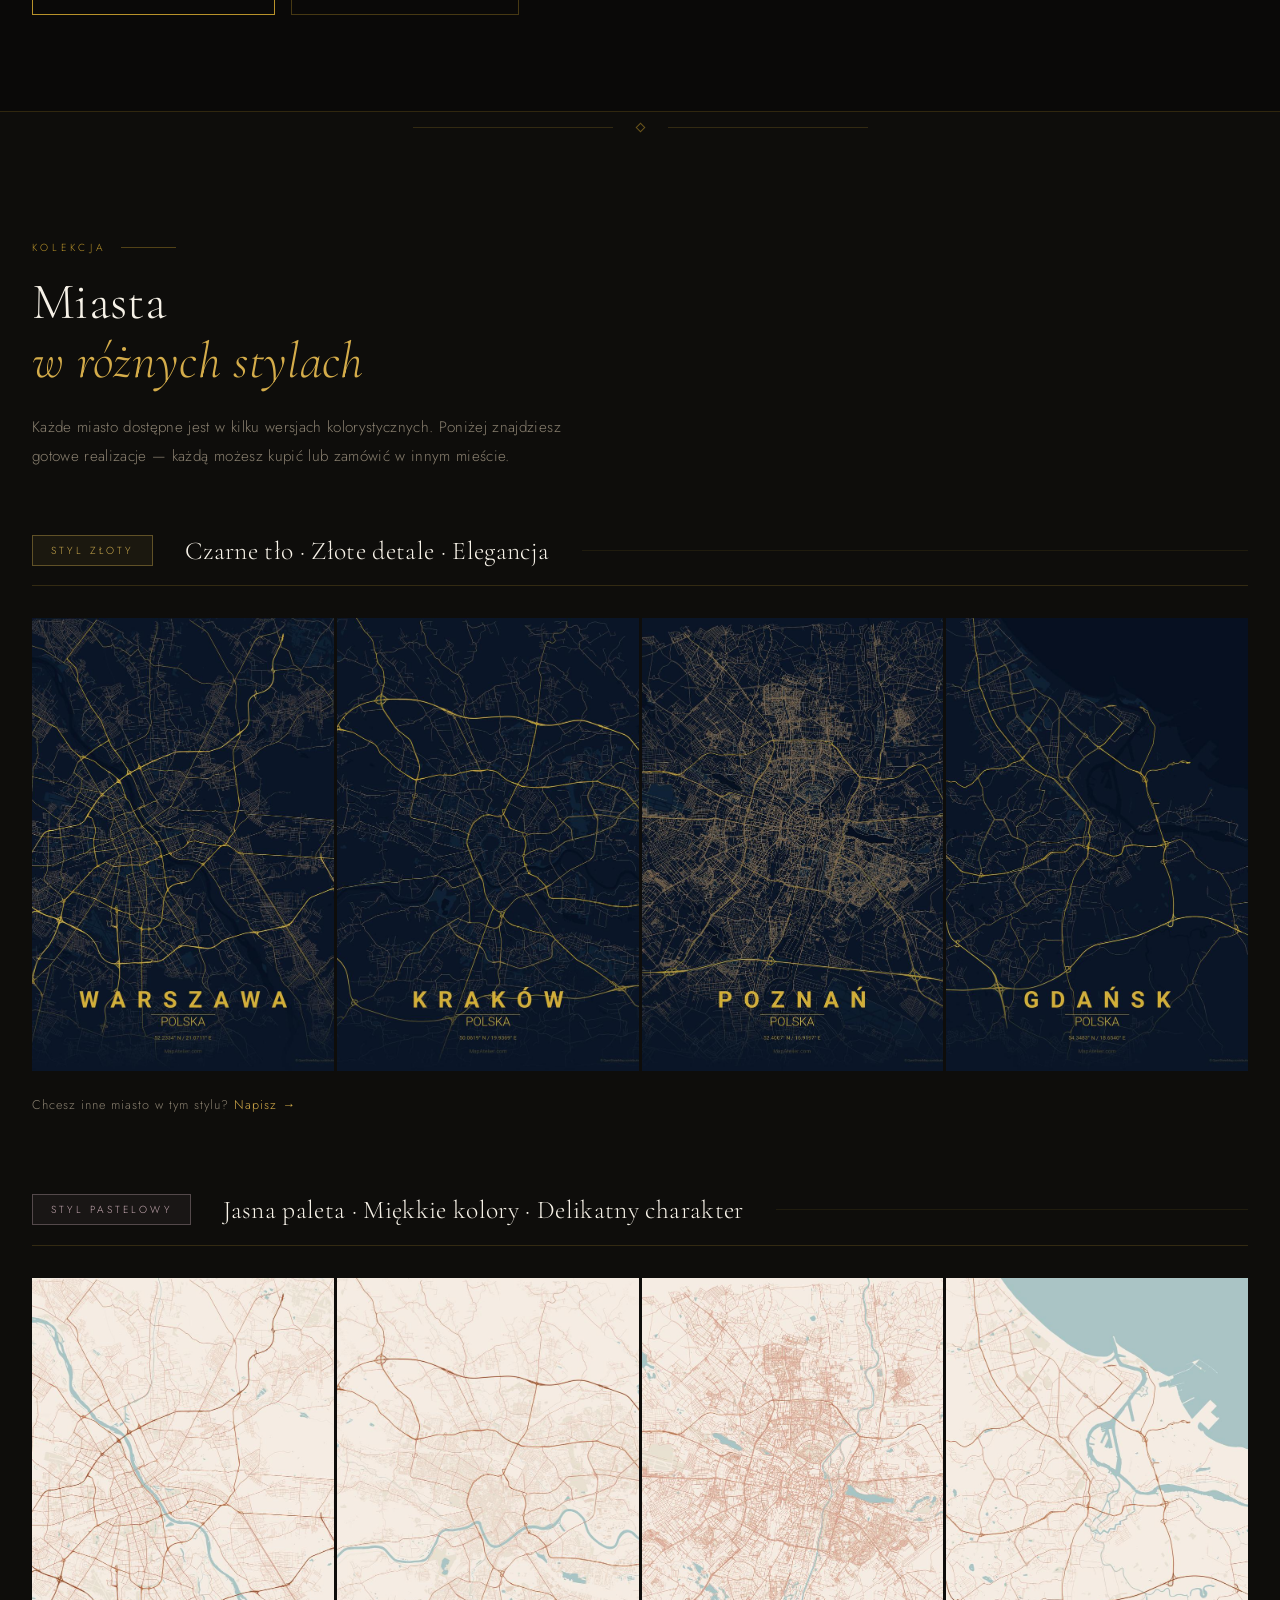
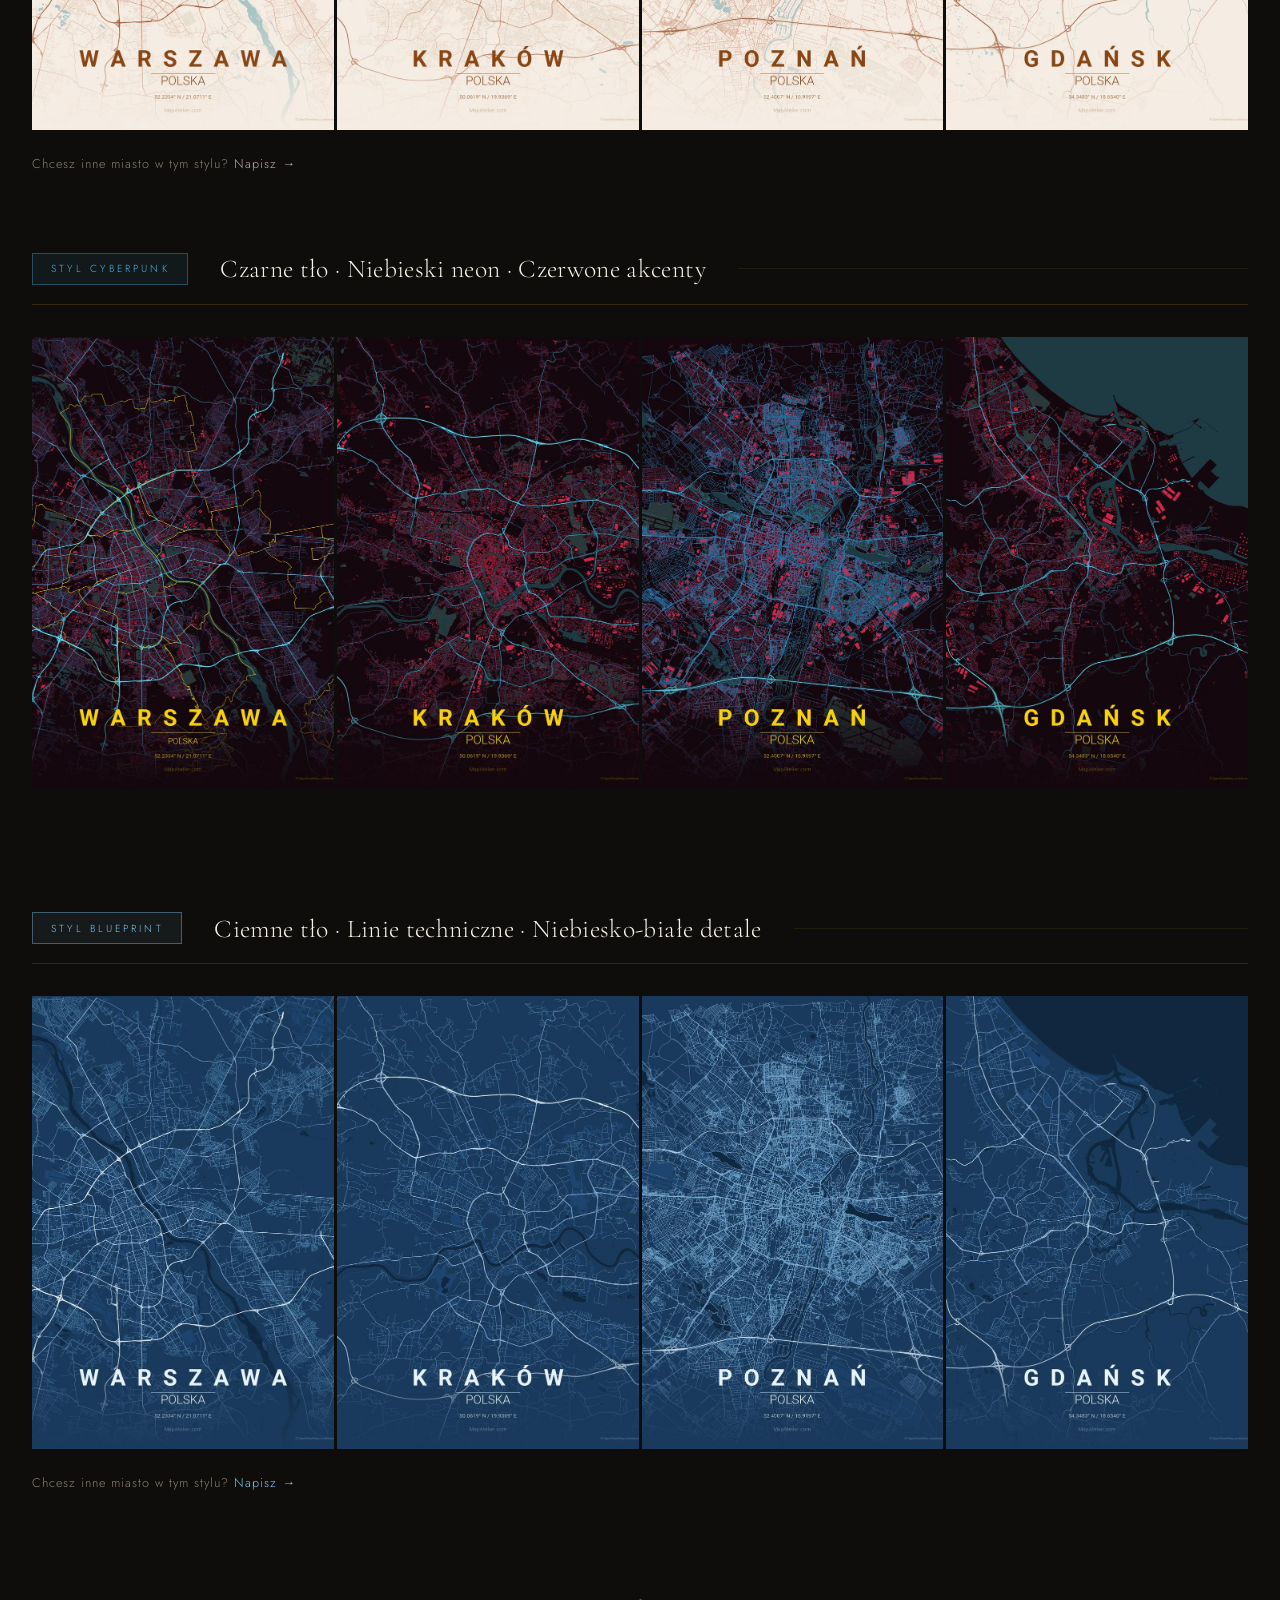
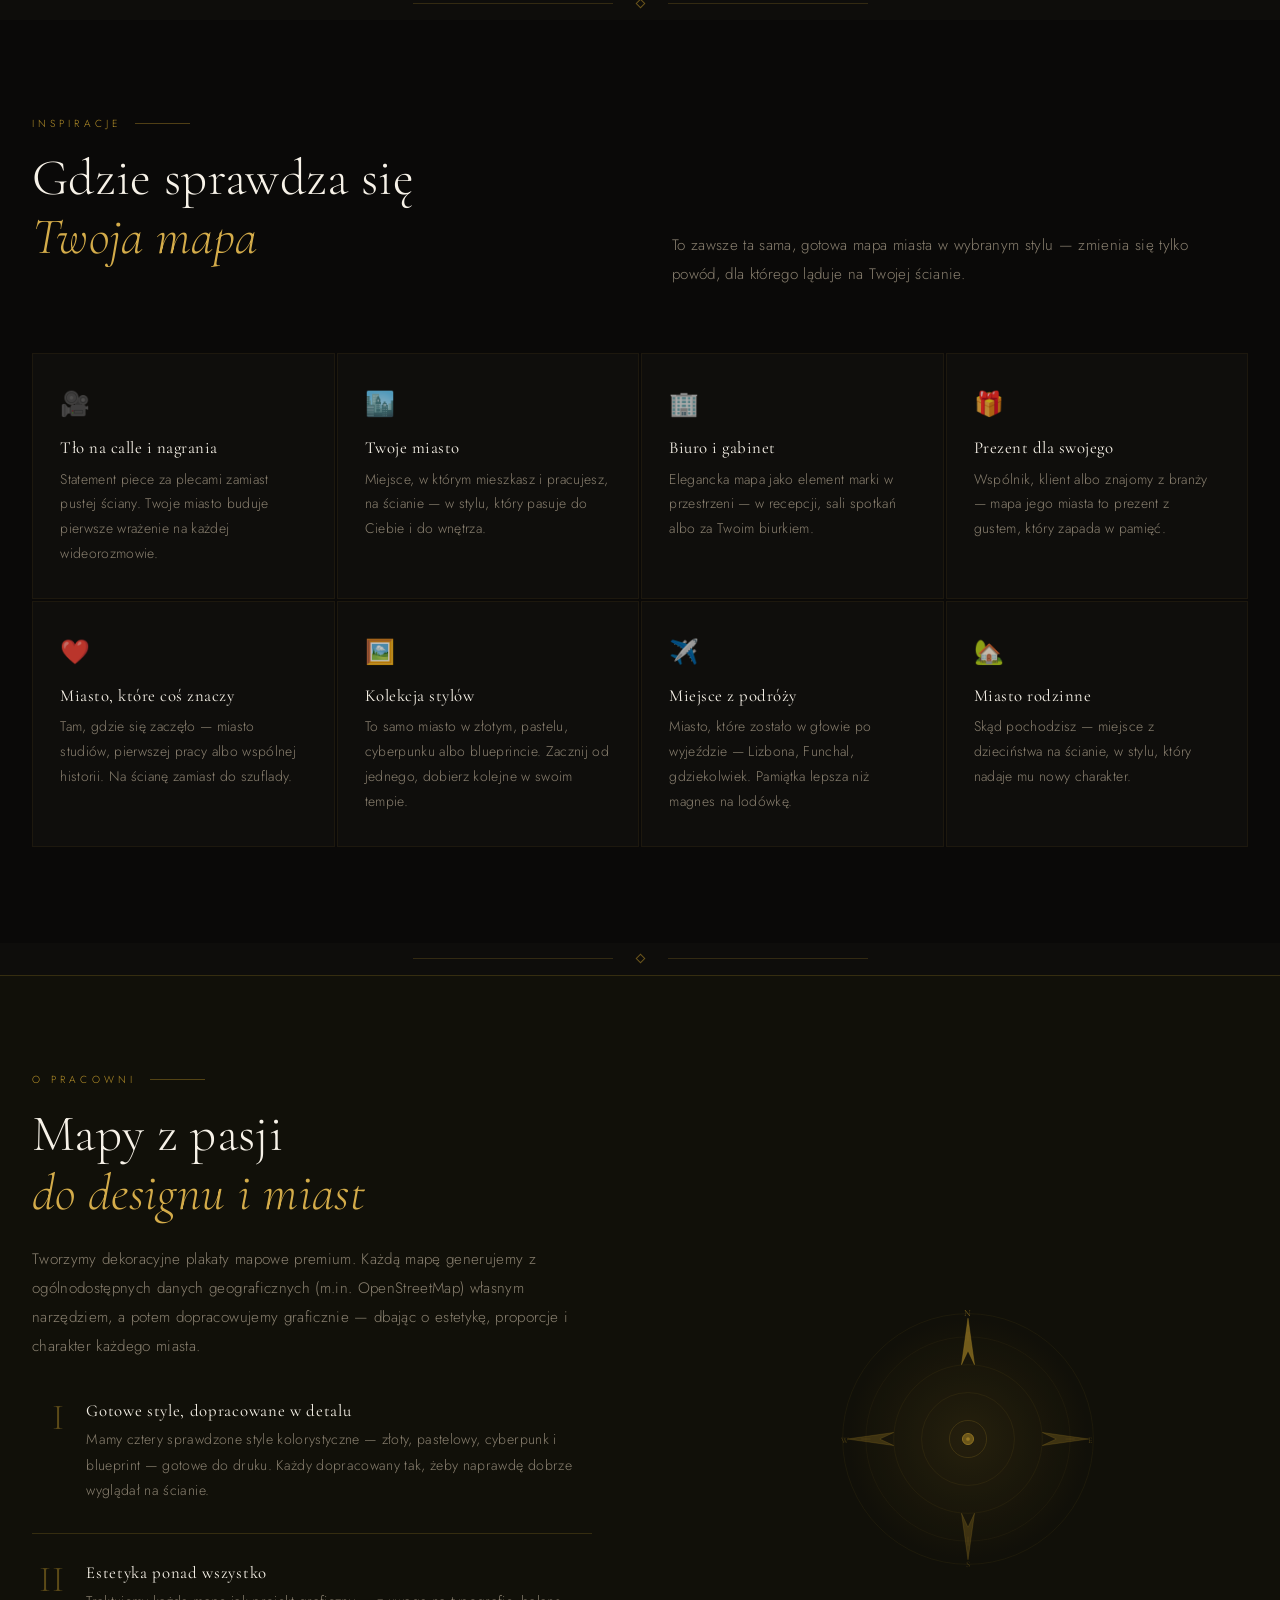
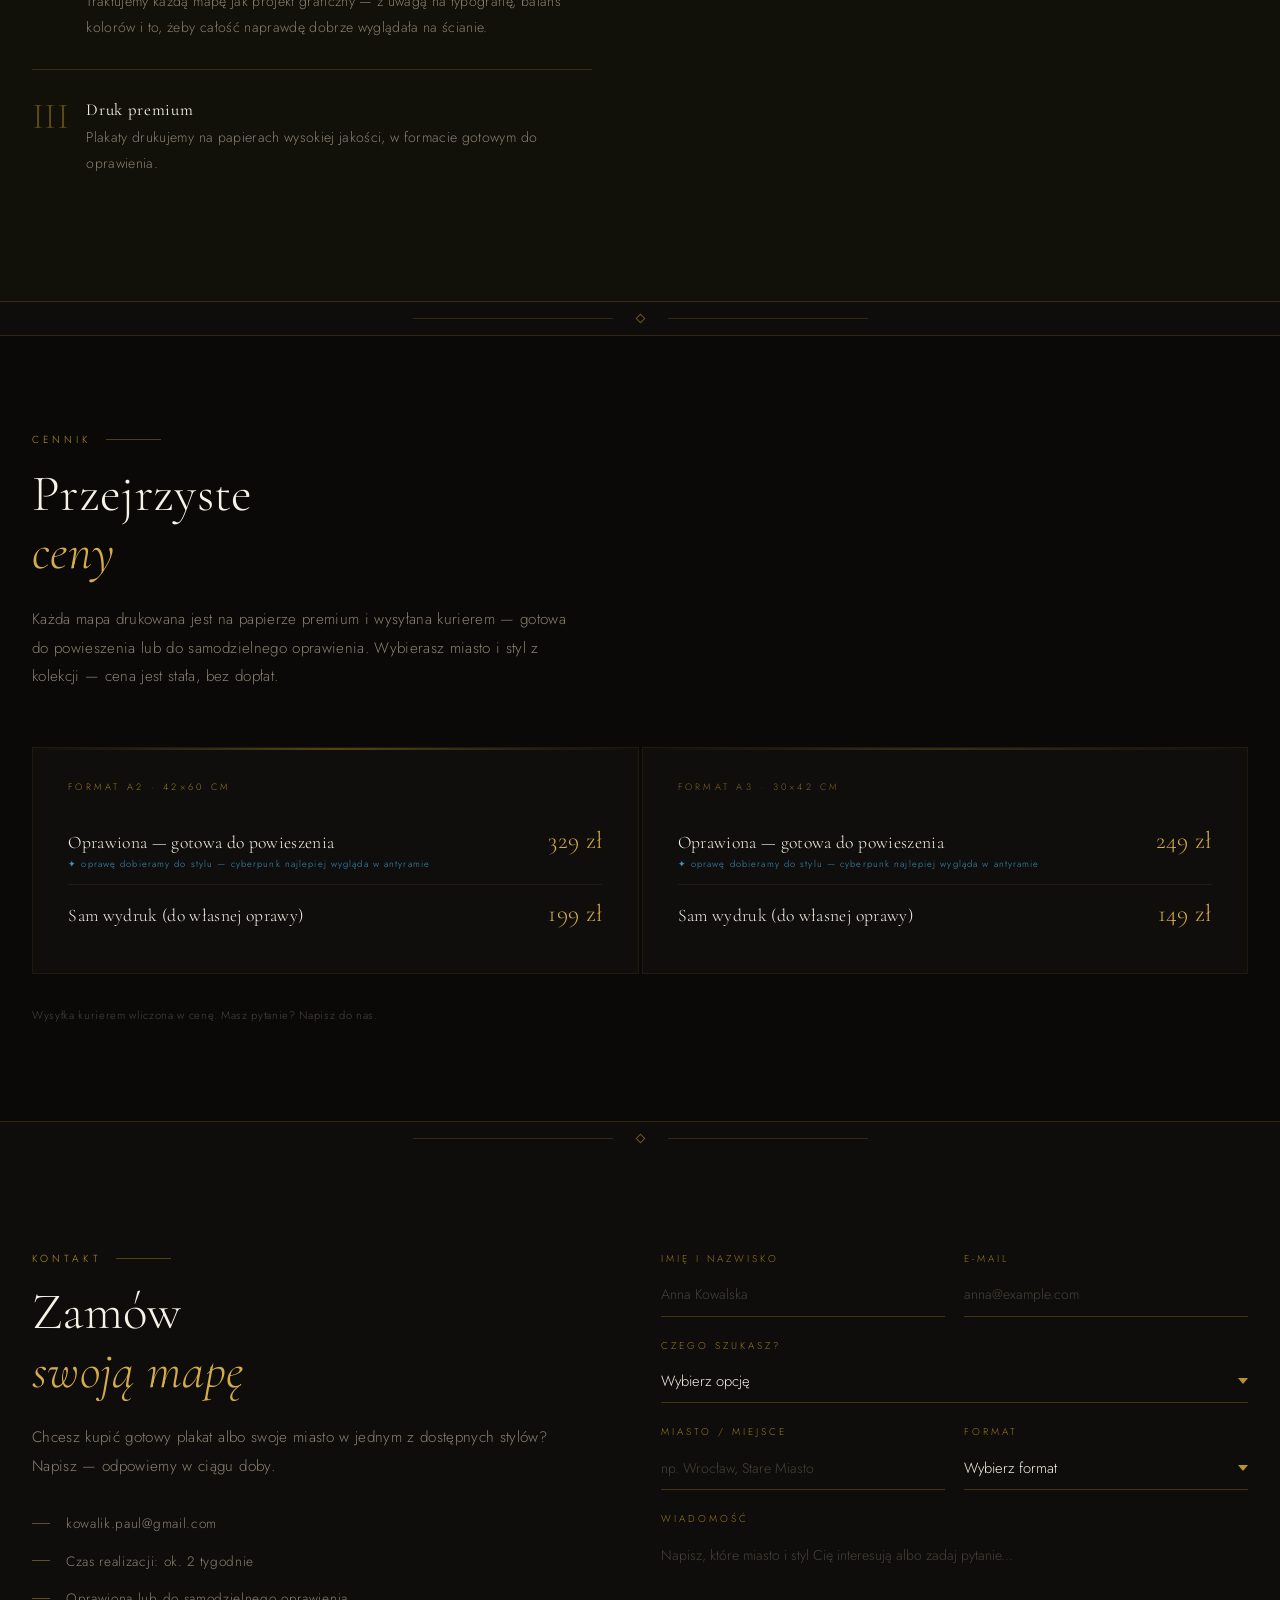
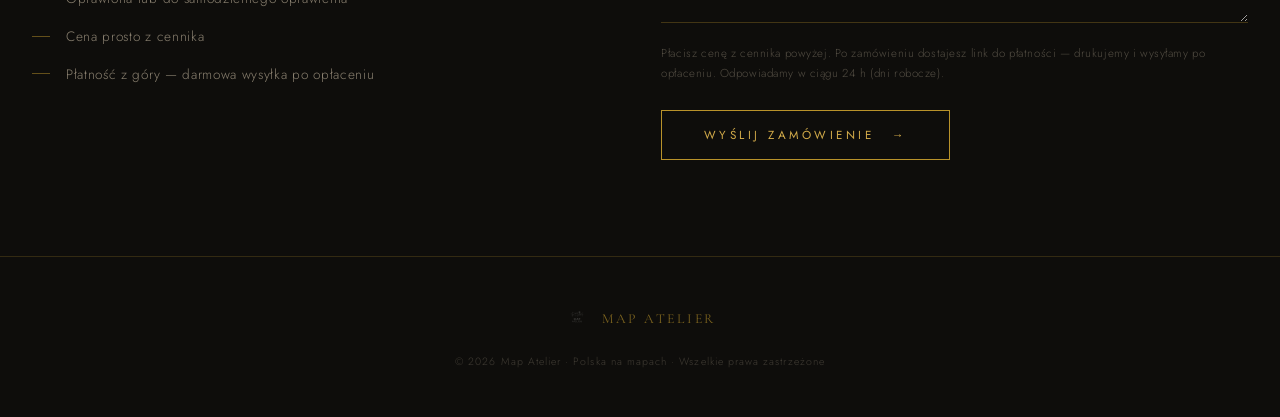
==== commit 83180004: "Update index.html" ====
--- a/index.html
+++ b/index.html
@@ -167,12 +167,12 @@
 .form-error{display:none;font-size:.76rem;color:#e08a78;letter-spacing:.04em;line-height:1.6;margin-top:.2rem}
 .form-error.show{display:block}
 
-footer{border-top:1px solid var(--line);padding:2.2rem 4rem;display:flex;align-items:center;justify-content:space-between;flex-wrap:wrap;gap:1rem}
+footer{border-top:1px solid var(--line);padding:3rem 2rem;display:flex;flex-direction:column;align-items:center;text-align:center;gap:1.4rem}
 .footer-logo-wrap{display:flex;align-items:center;gap:.75rem}
 .footer-logo-img{height:26px;width:auto;opacity:.5}
 .footer-logo-text{font-family:'Cormorant Garamond',serif;font-size:.86rem;font-weight:400;letter-spacing:.2em;color:var(--gold);text-transform:uppercase;opacity:.65}
 .footer-copy{font-size:.66rem;letter-spacing:.1em;color:var(--warm-gray);opacity:.4}
-.footer-links{display:flex;gap:1.5rem;flex-wrap:wrap}
+.footer-links{display:flex;gap:1.5rem;flex-wrap:wrap;justify-content:center}
 .footer-links a{font-size:.66rem;letter-spacing:.12em;text-transform:uppercase;color:var(--warm-gray);text-decoration:none;opacity:.6;transition:color .3s,opacity .3s}
 .footer-links a:hover{color:var(--gold-light);opacity:1}
 
@@ -204,7 +204,7 @@
   .compass-rose{display:none}
   .contact-layout{grid-template-columns:1fr;gap:3rem}
   .form-row{grid-template-columns:1fr}
-  footer{flex-direction:column;align-items:flex-start}
+  footer{padding:2.5rem 1.5rem}
   .cities-grid{grid-template-columns:repeat(2,1fr)}
   .style-header{flex-wrap:wrap}
 }
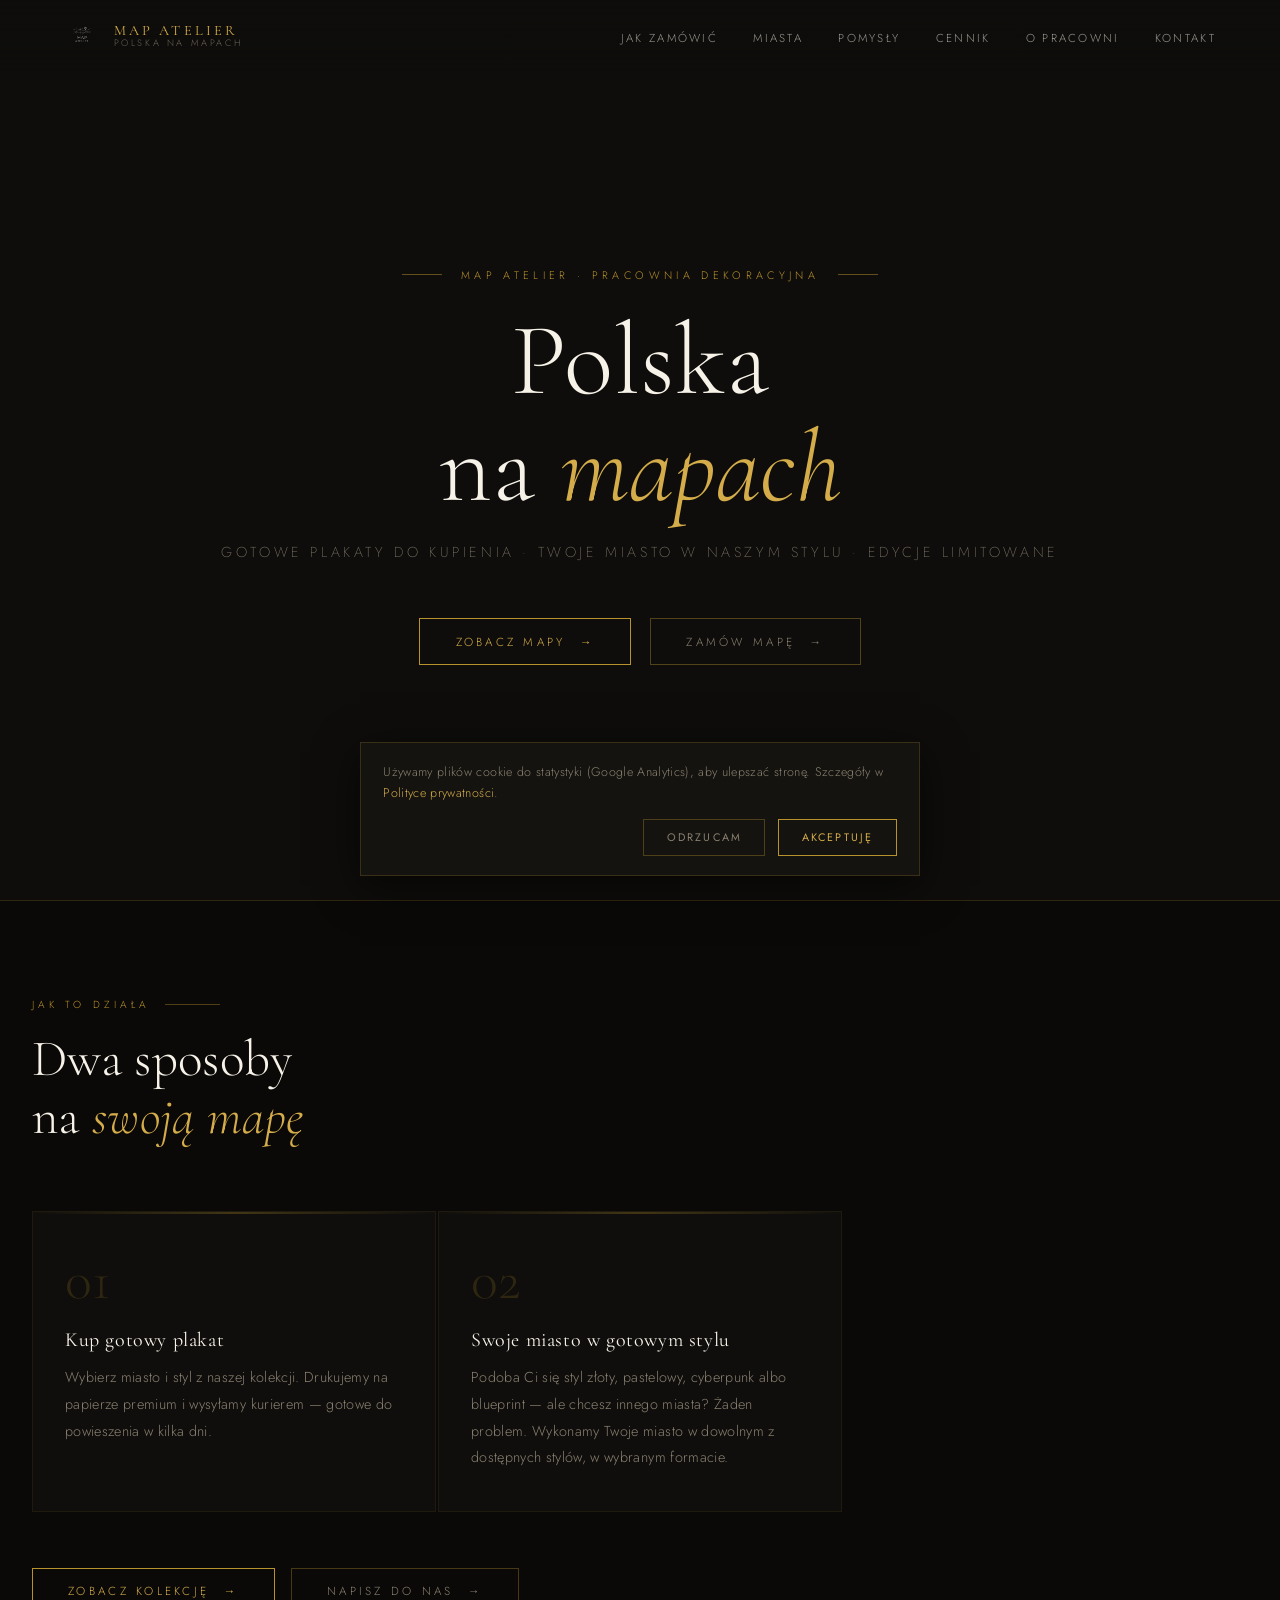
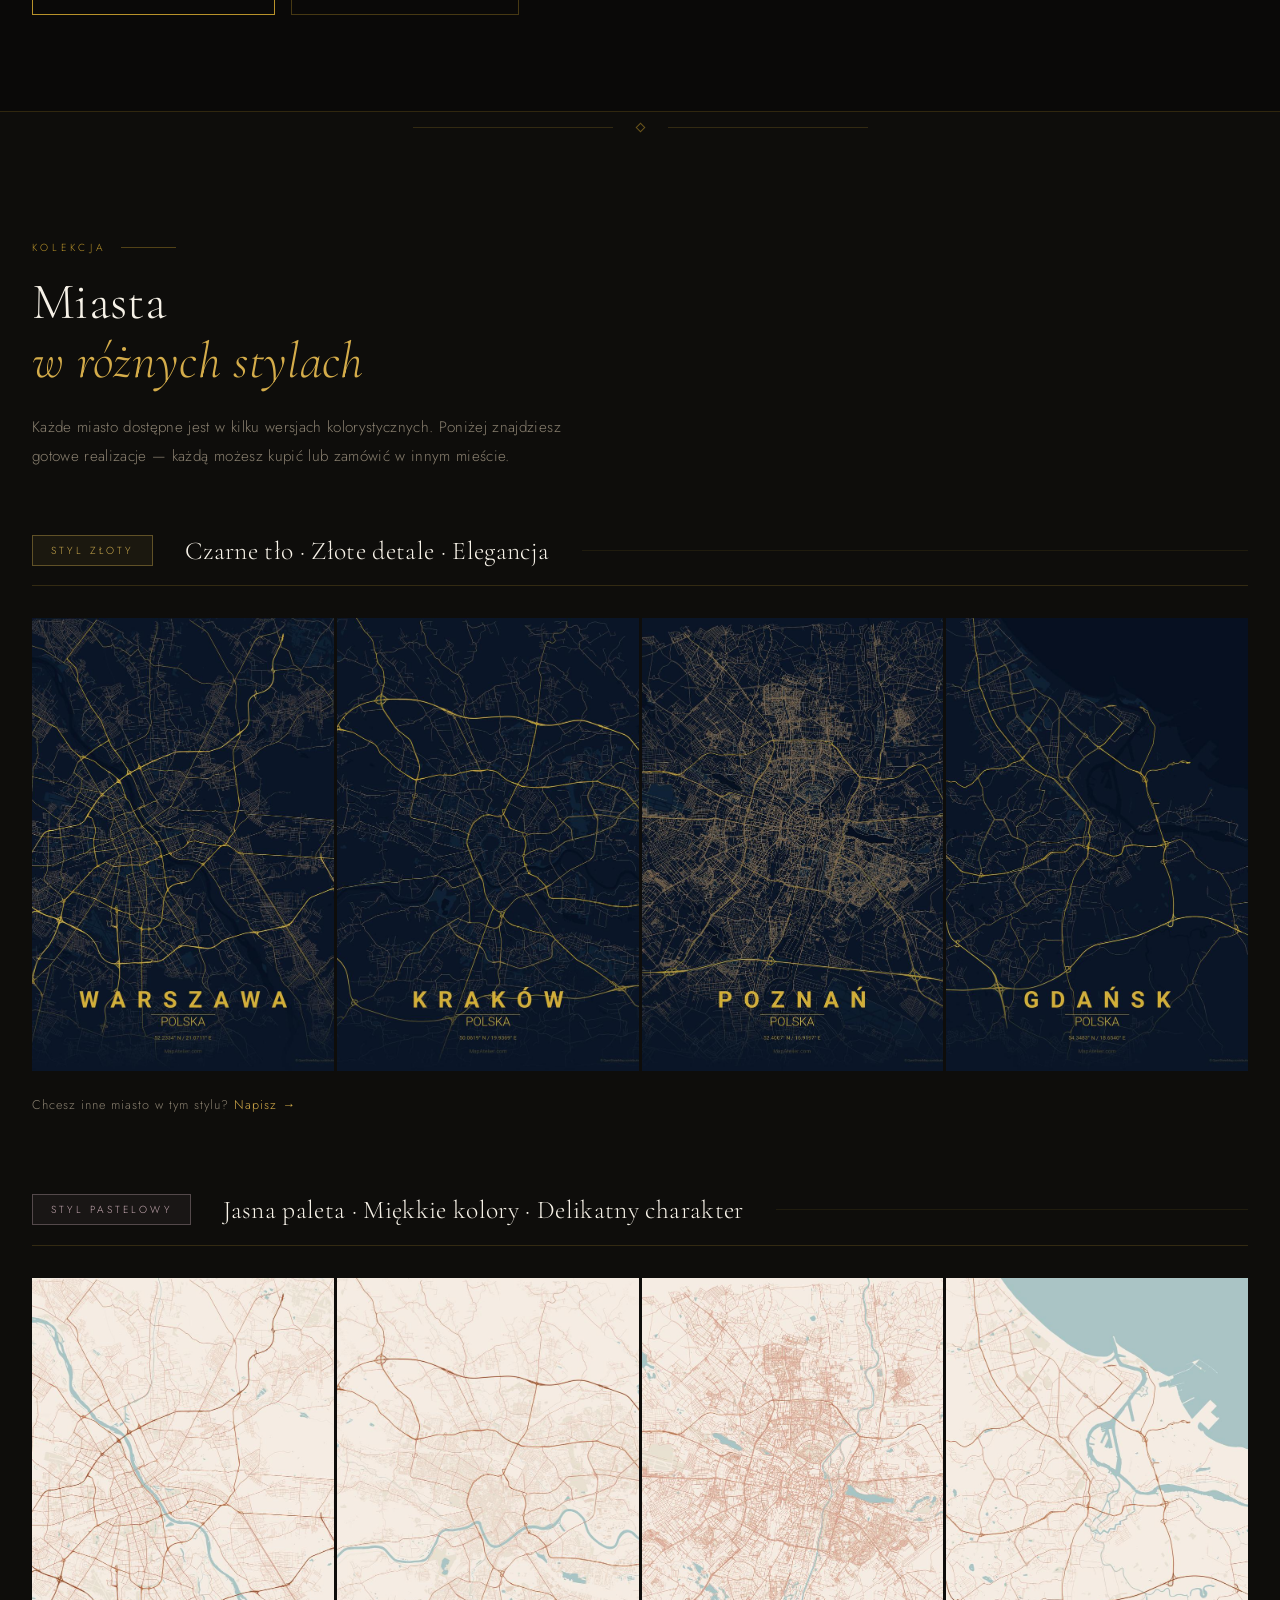
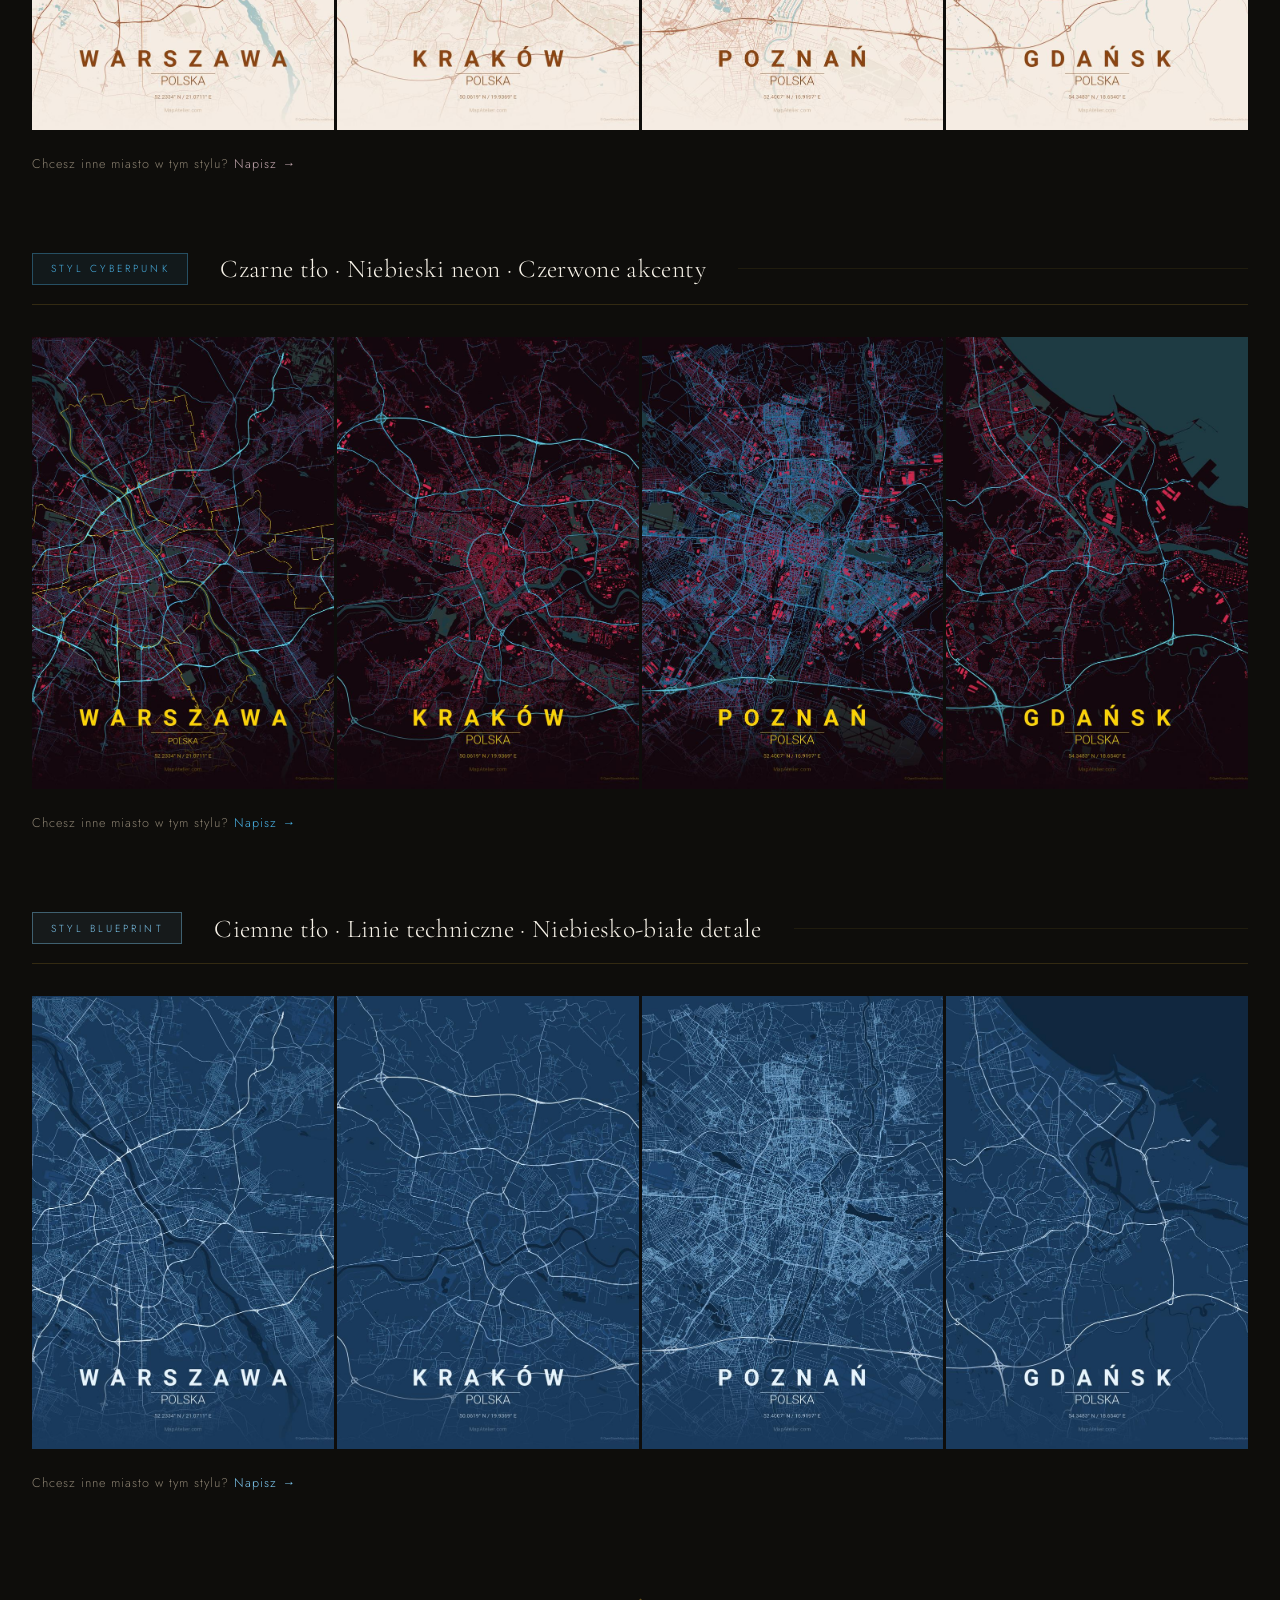
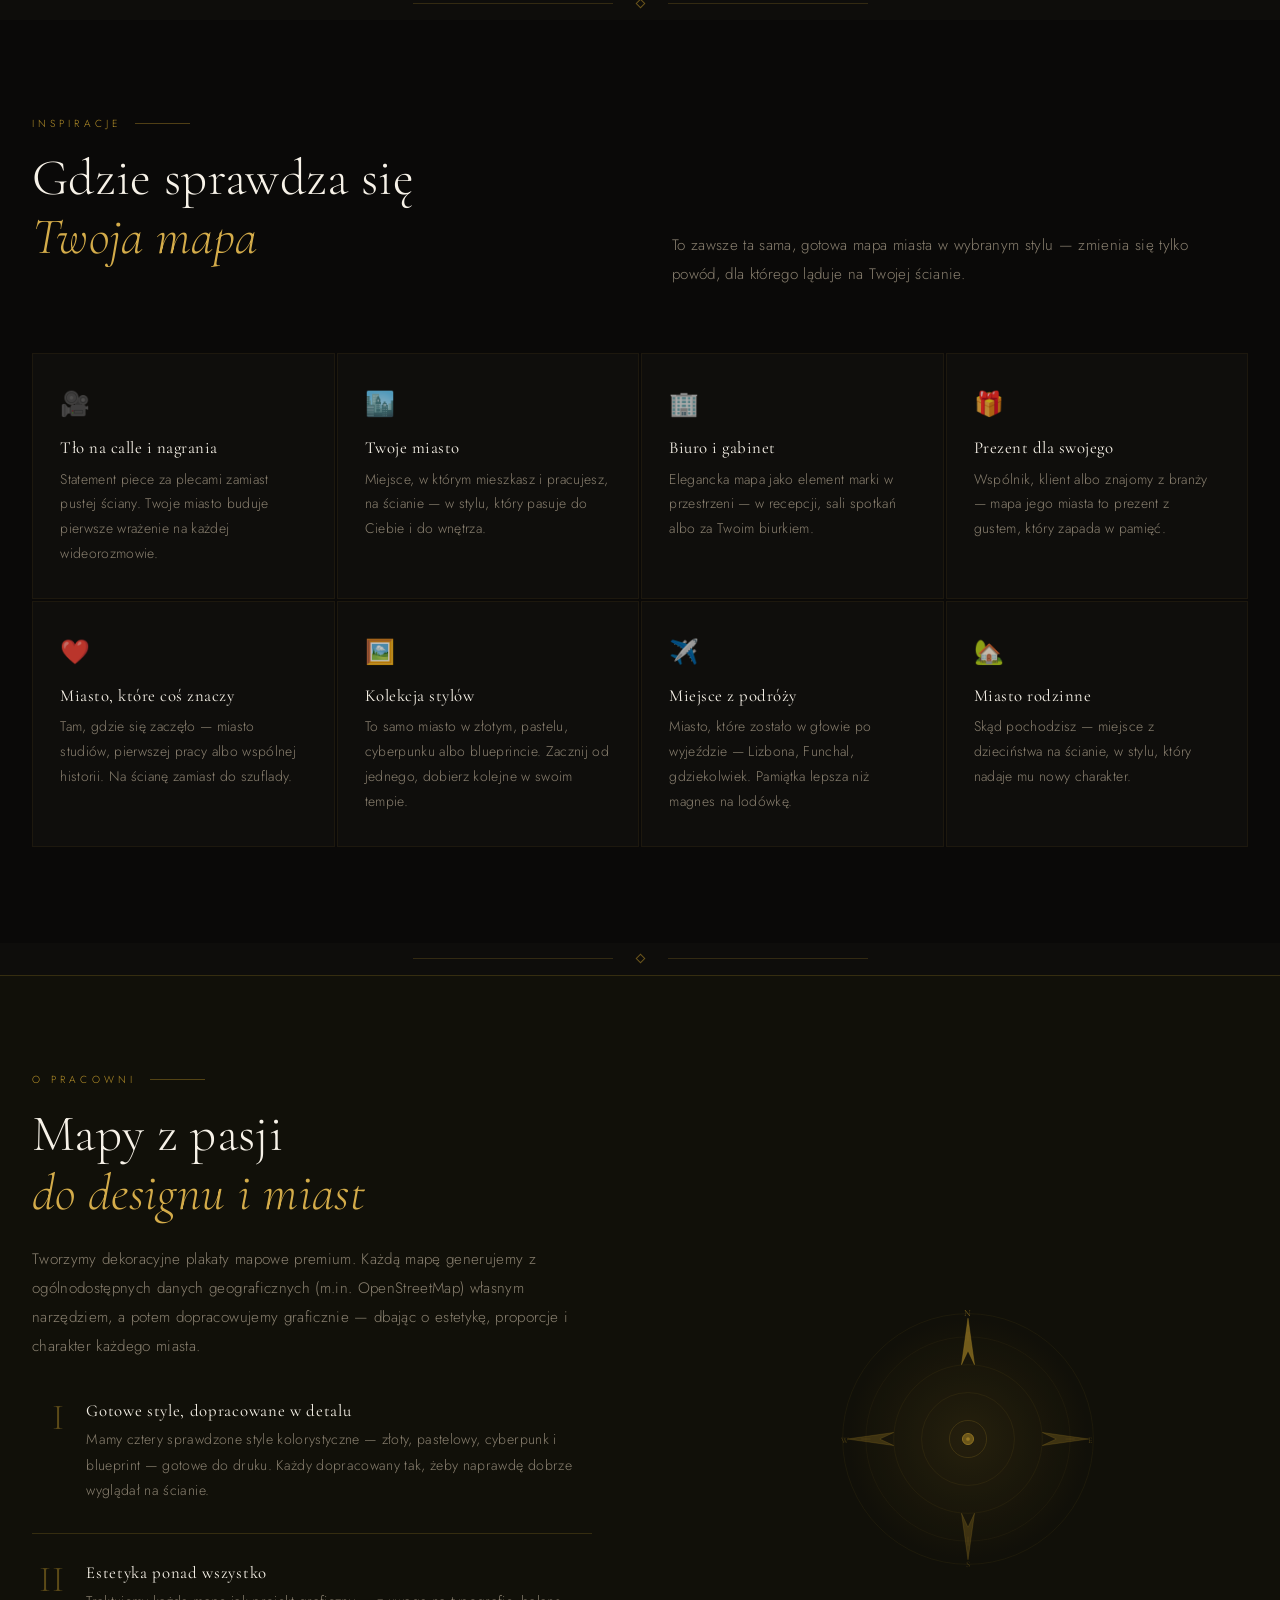
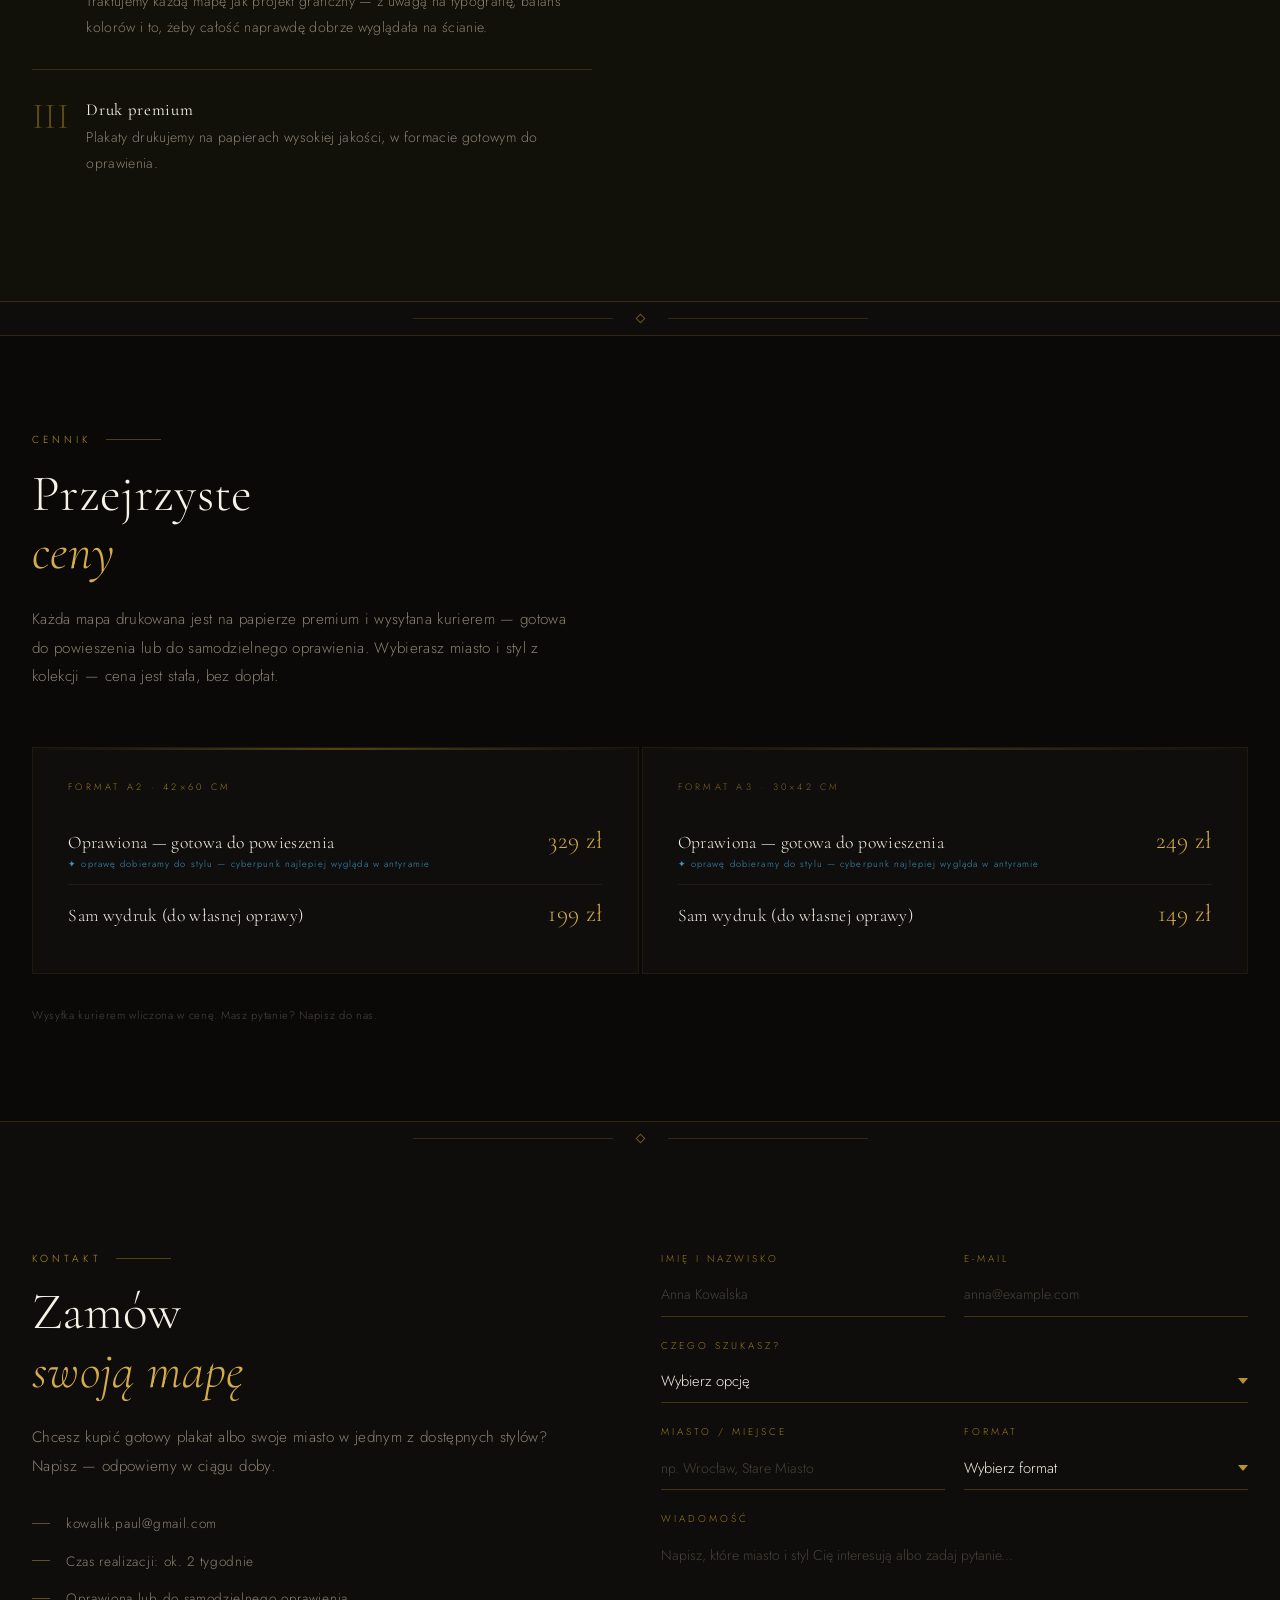
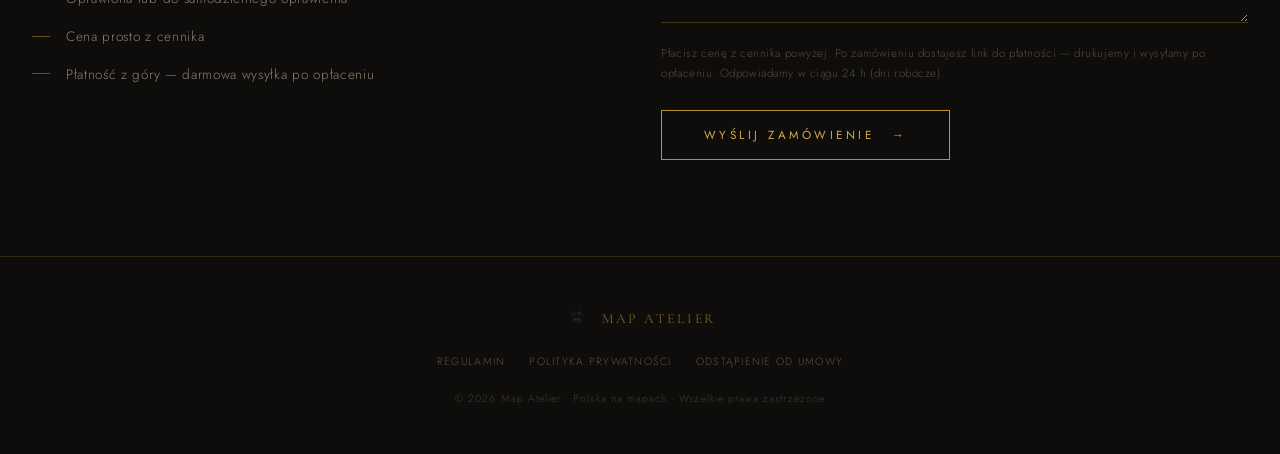
==== commit 4002023f: "Update index.html" ====
--- a/index.html
+++ b/index.html
@@ -663,11 +663,11 @@
     <img src="[data-uri]" alt="Map Atelier" class="footer-logo-img">
     <span class="footer-logo-text">Map Atelier</span>
   </div>
-  <nav class="footer-links">
+  <div class="footer-links">
     <a href="regulamin.html">Regulamin</a>
     <a href="polityka-prywatnosci.html">Polityka prywatności</a>
     <a href="pouczenie-odstapienie.html">Odstąpienie od umowy</a>
-  </nav>
+  </div>
   <span class="footer-copy">© 2026 Map Atelier · Polska na mapach · Wszelkie prawa zastrzeżone</span>
 </footer>
 
